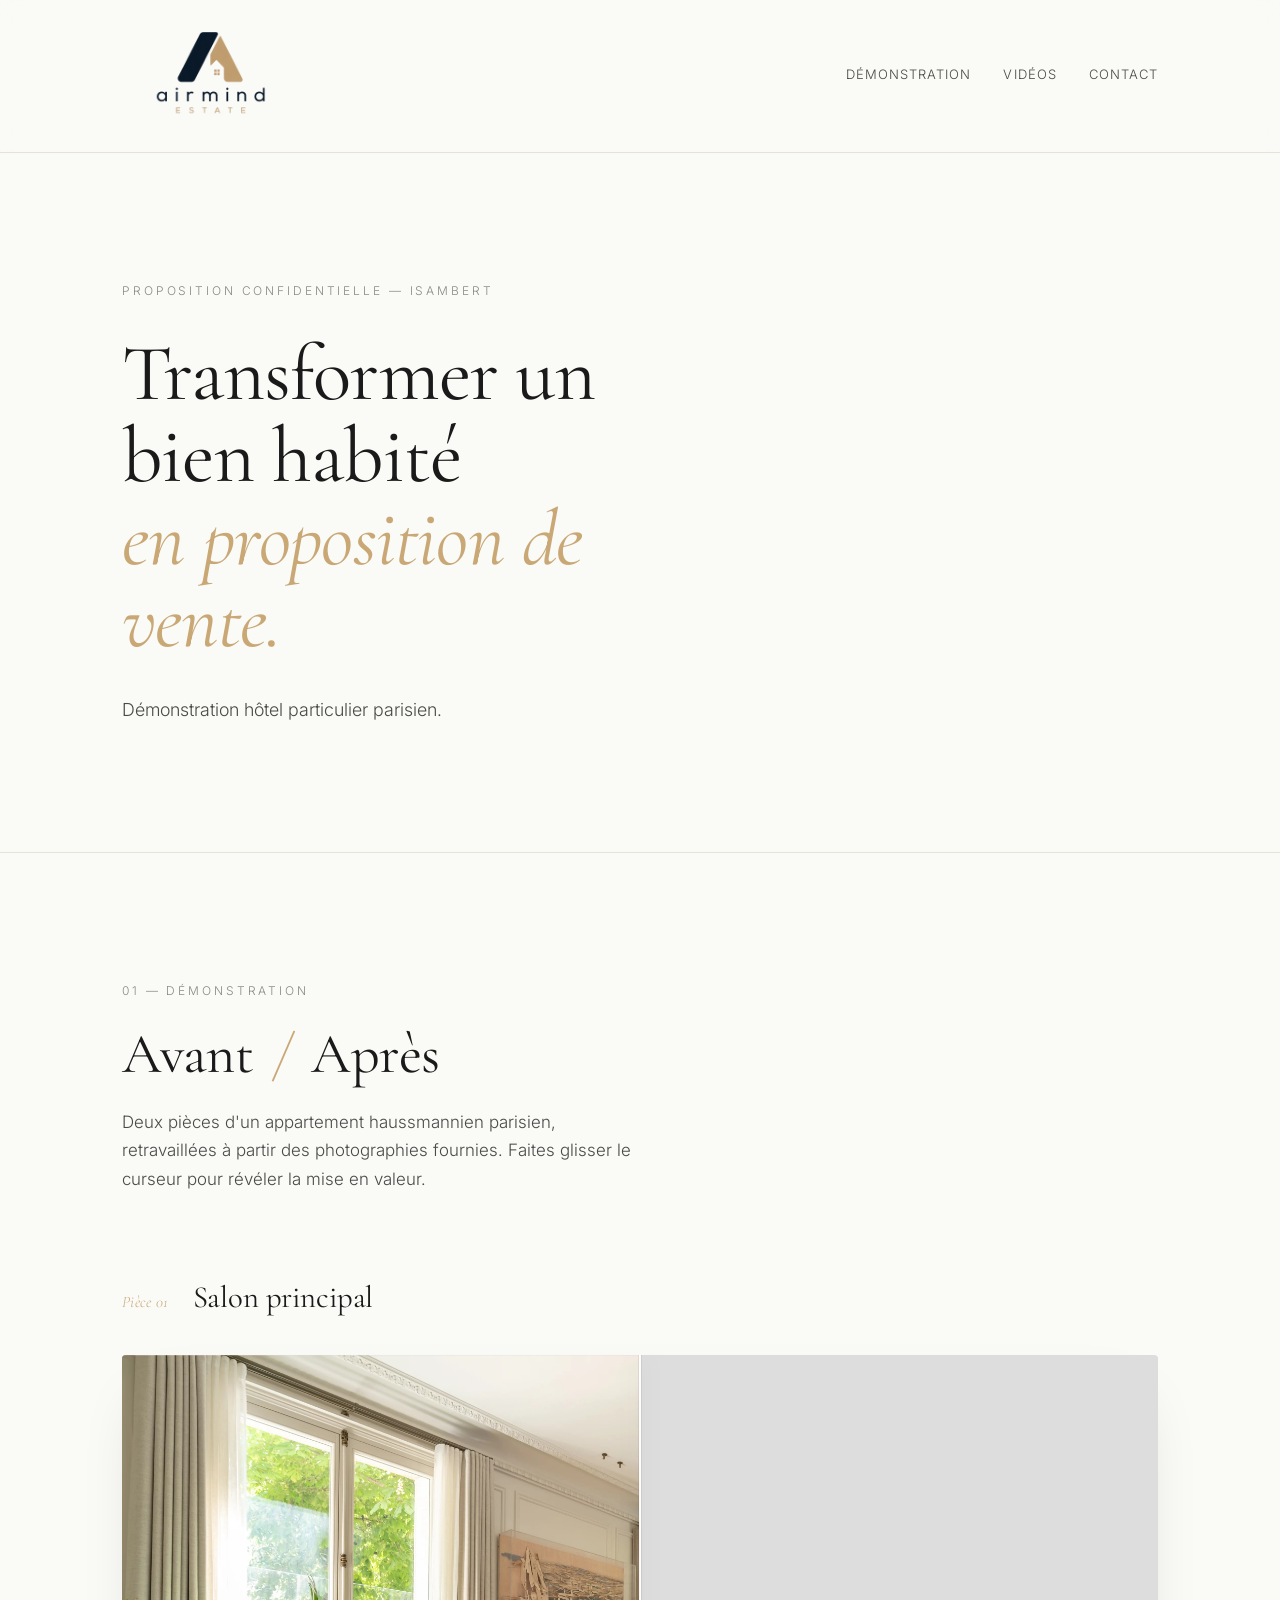
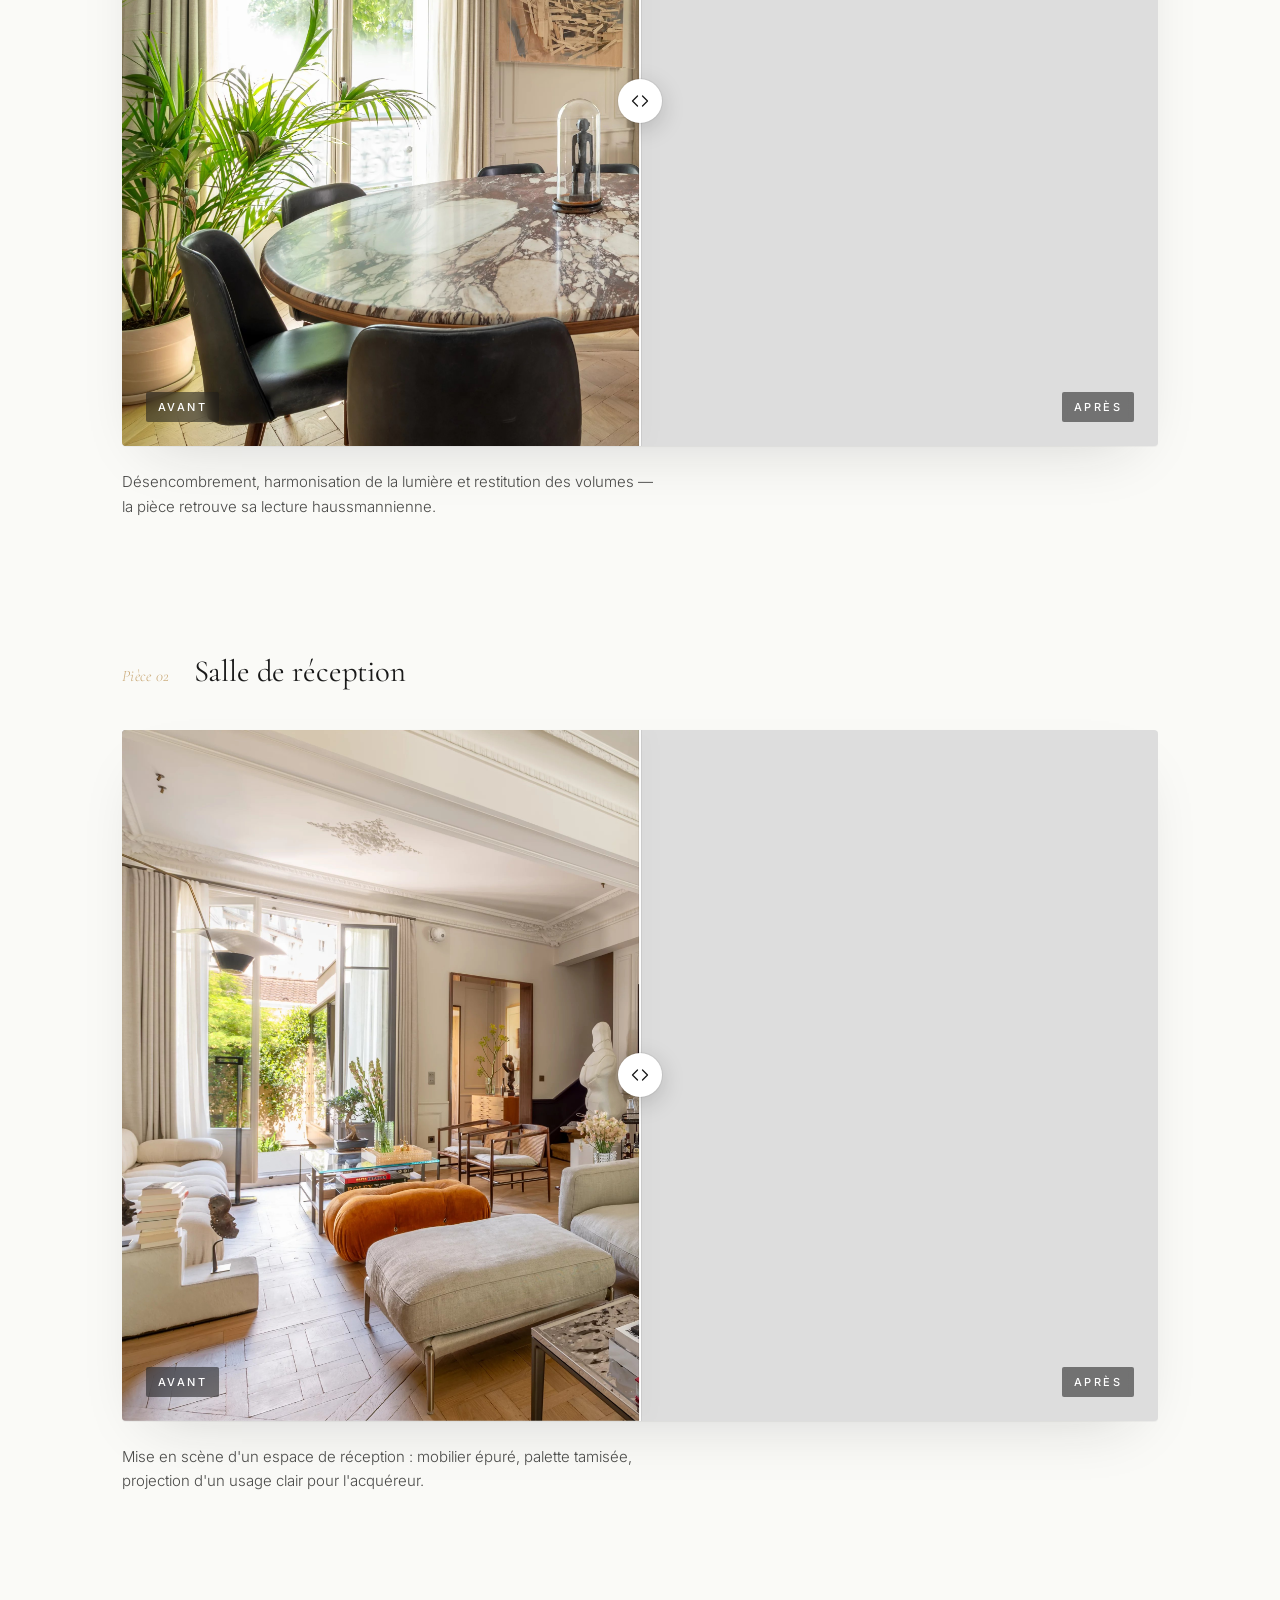
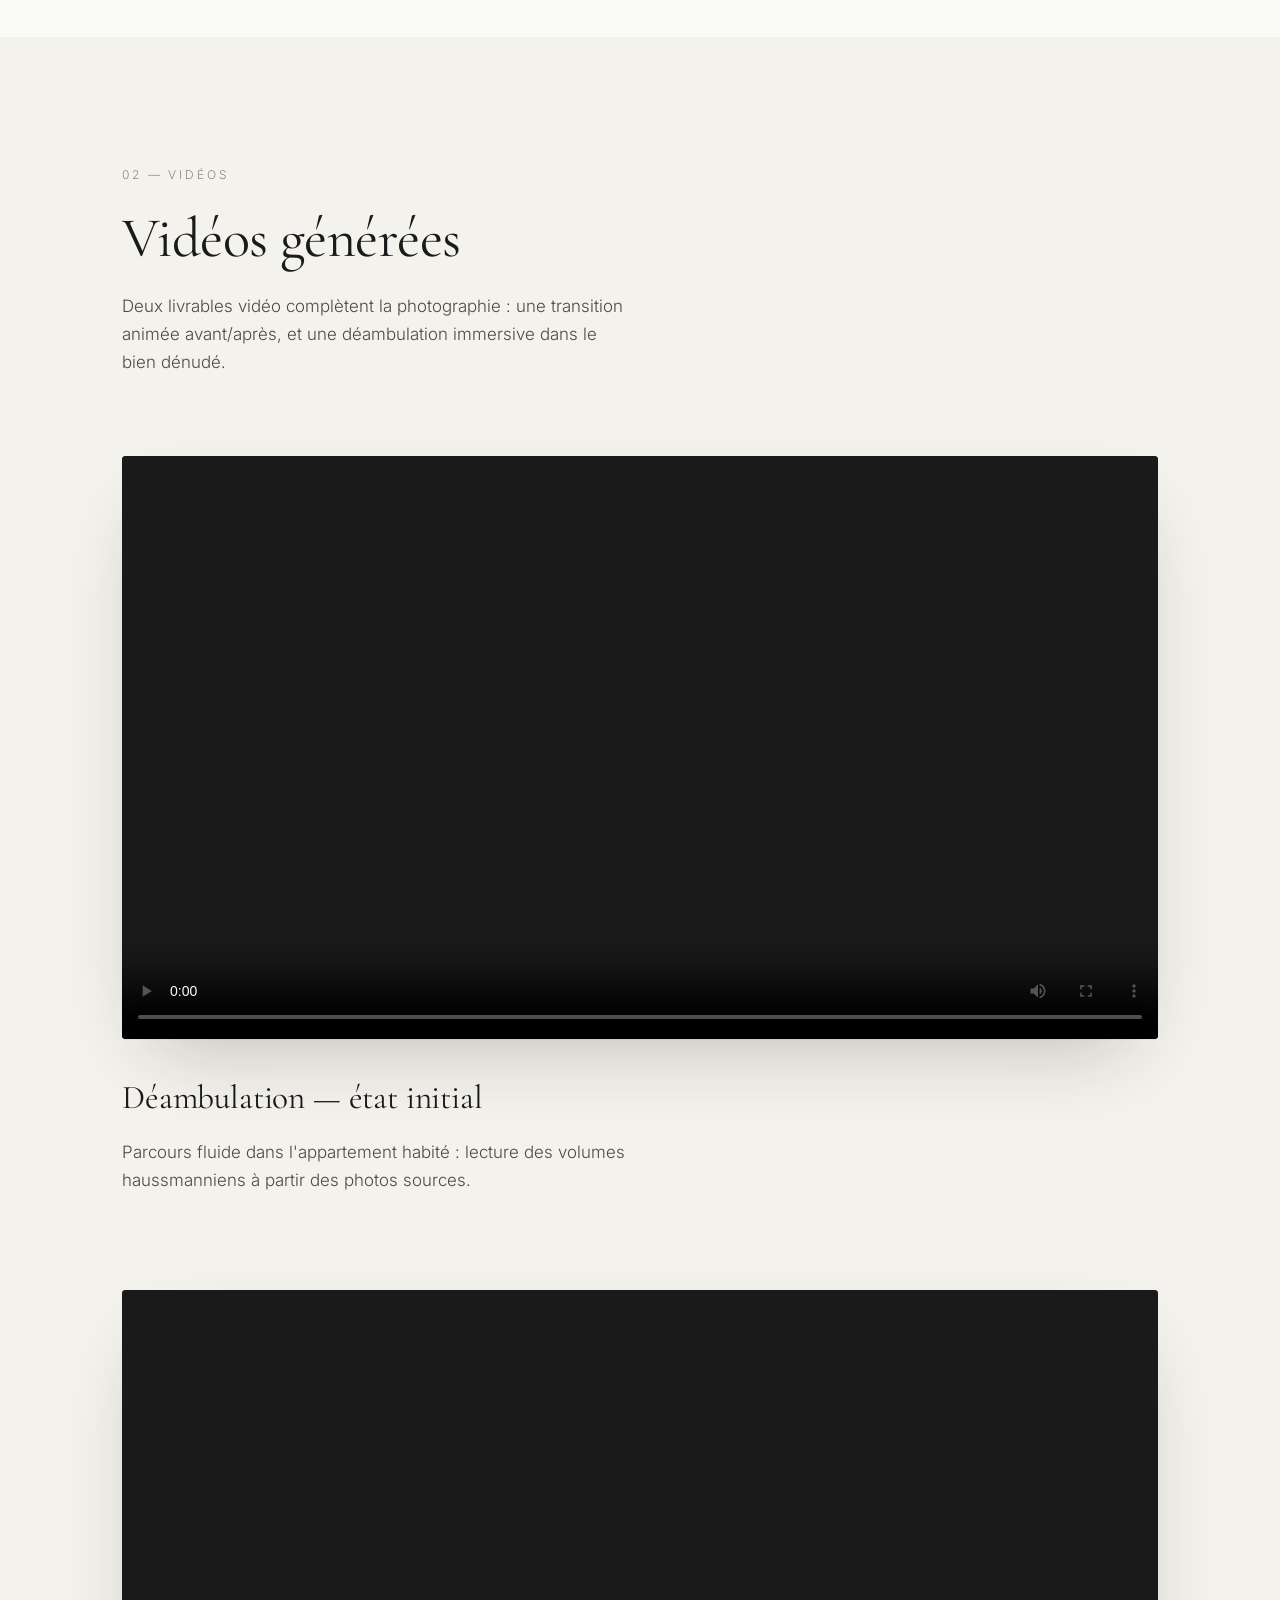
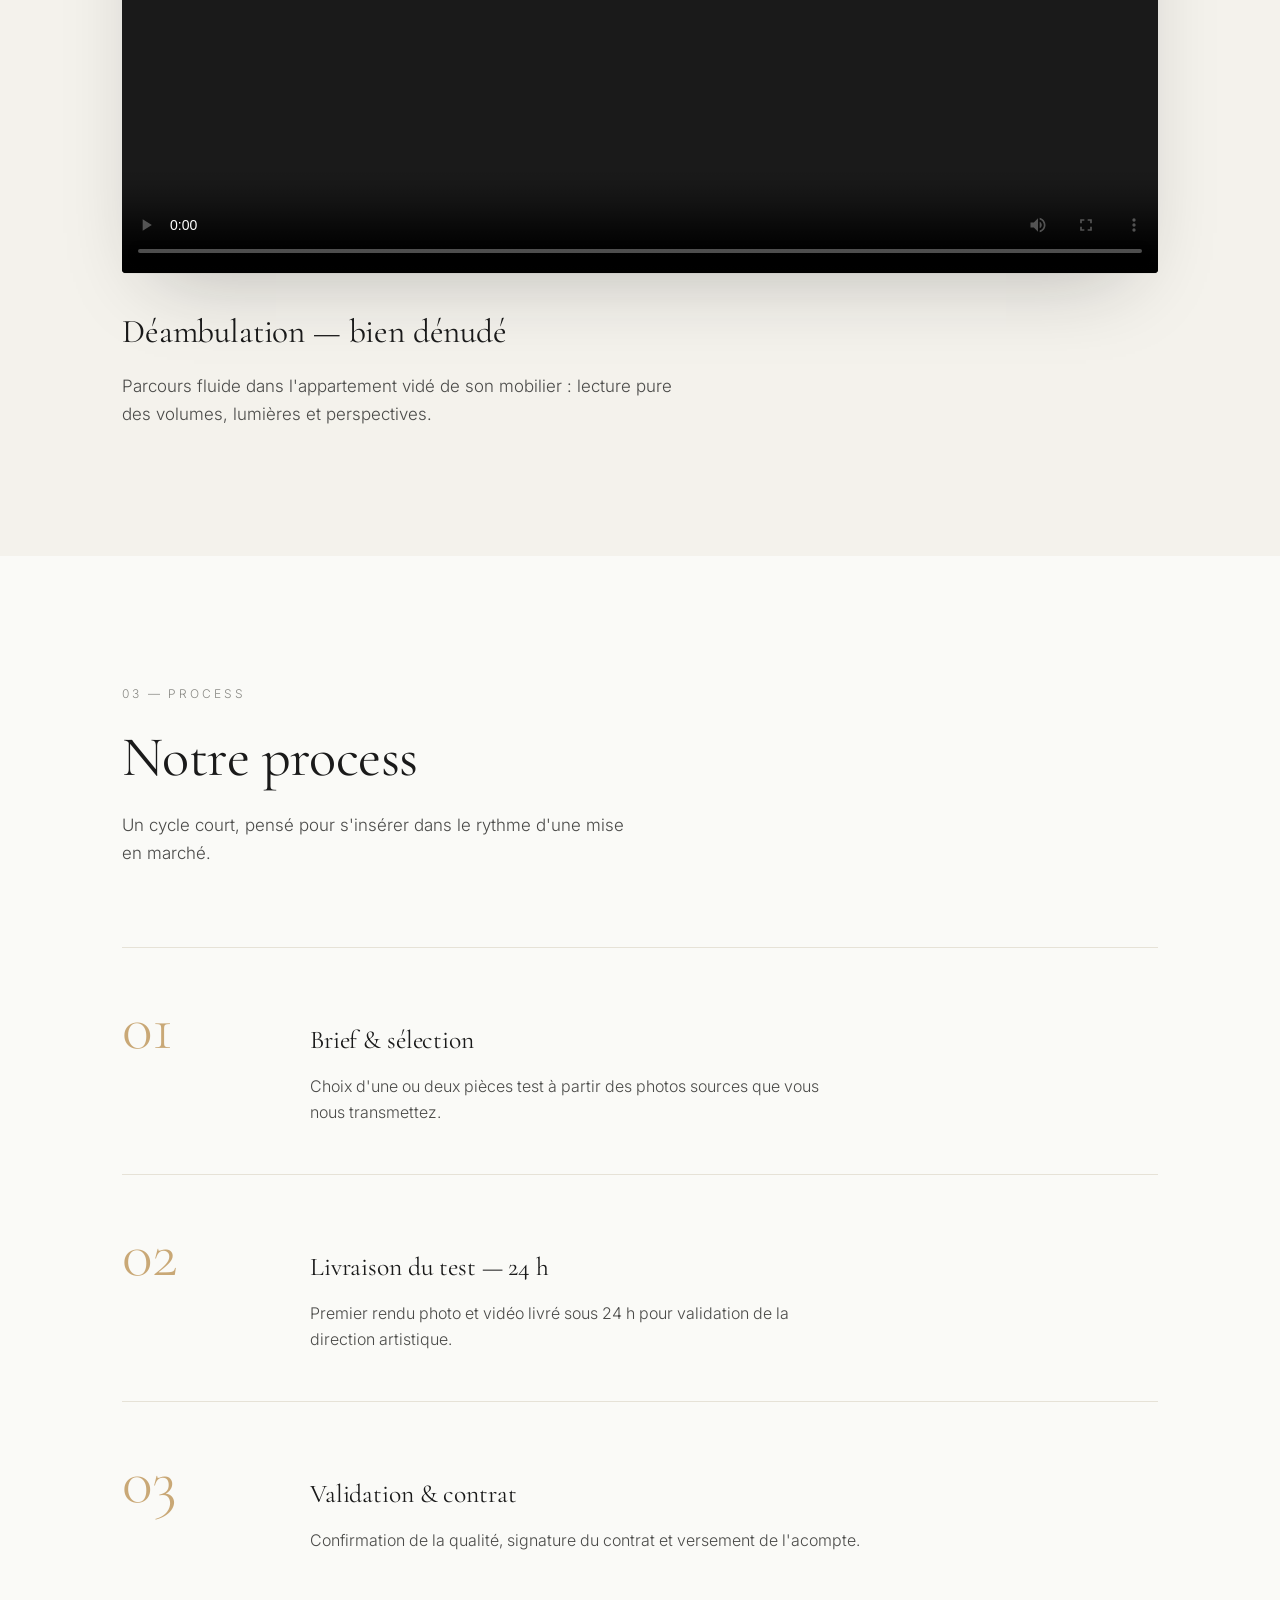
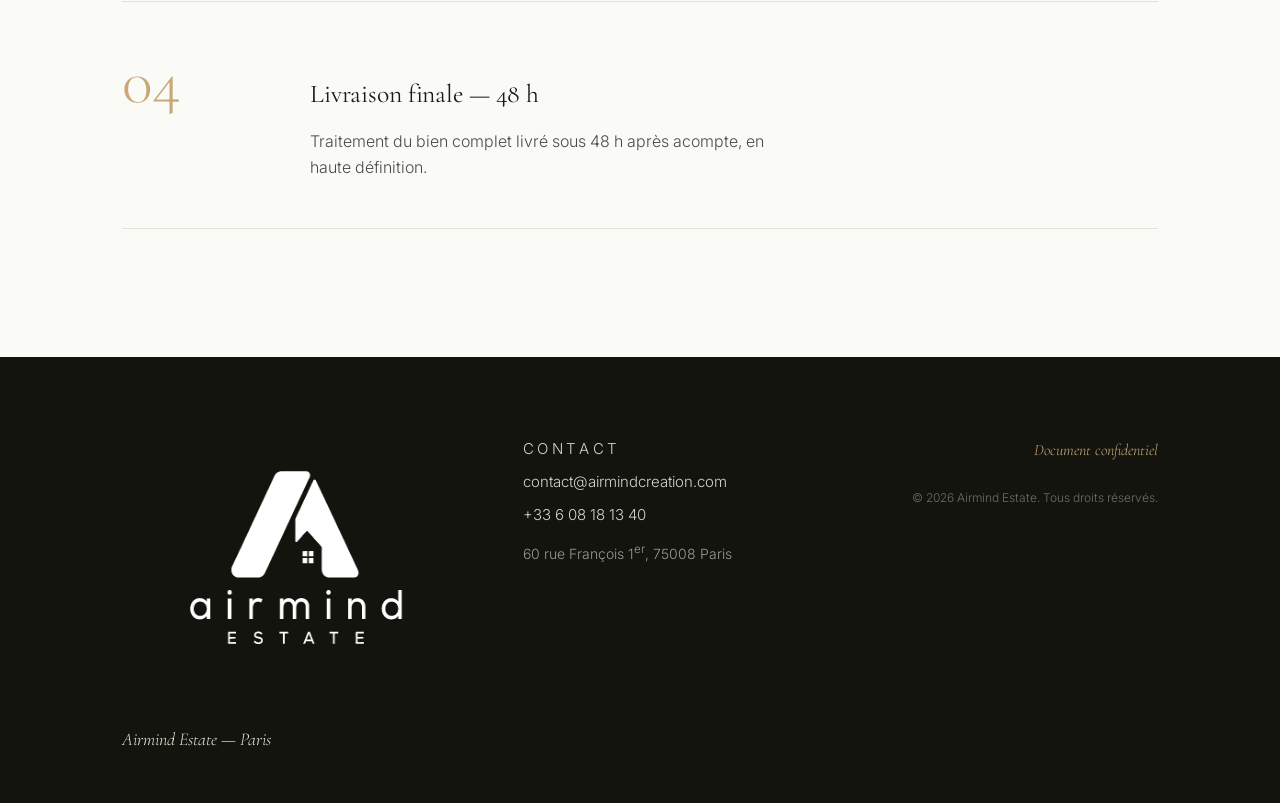
==== isambert-demo/index.html @ 49ddedcd "style(logo): logo_final.png avec fond transparent - Fond blanc retiré via ffmpeg colorkey (alpha act" ====
<!DOCTYPE html>
<html lang="fr">
<head>
  <meta charset="UTF-8" />
  <meta name="viewport" content="width=device-width, initial-scale=1.0" />
  <title>Airmind Estate — Démonstration hôtel particulier parisien</title>
  <meta name="description" content="Démonstration Airmind Estate : mise en valeur par IA d'un hôtel particulier parisien." />

  <!-- Open Graph -->
  <meta property="og:type" content="website" />
  <meta property="og:title" content="Airmind Estate — Démonstration hôtel particulier parisien" />
  <meta property="og:description" content="Transformer un bien habité en proposition de vente. Démonstration sur un appartement parisien — réalisée en 48h." />
  <meta property="og:image" content="assets/room_one_after.png" />
  <meta name="twitter:card" content="summary_large_image" />

  <!-- Favicon (logo Airmind) -->
  <link rel="icon" type="image/png" href="assets/logo_final.png" />

  <!-- Google Fonts : Cormorant Garamond (titres) + Inter (corps) -->
  <link rel="preconnect" href="https://fonts.googleapis.com" />
  <link rel="preconnect" href="https://fonts.gstatic.com" crossorigin />
  <link href="https://fonts.googleapis.com/css2?family=Cormorant+Garamond:wght@300;400;500;600&family=Inter:wght@300;400;500;600&display=swap" rel="stylesheet" />

  <link rel="stylesheet" href="style.css?v=9" />
</head>
<body>

  <!-- ============================================================
       HEADER
       ============================================================ -->
  <header class="site-header">
    <div class="container header-inner">
      <a href="#" class="brand" aria-label="Airmind Estate — Accueil">
        <img src="assets/logo_final.png" alt="Airmind Estate" class="brand-logo" />
      </a>
      <nav class="site-nav" aria-label="Navigation principale">
        <a href="#demonstration">Démonstration</a>
        <a href="#videos">Vidéos</a>
        <a href="#contact">Contact</a>
      </nav>
    </div>
  </header>

  <!-- ============================================================
       HERO
       ============================================================ -->
  <section class="hero">
    <div class="container">
      <p class="eyebrow">Proposition confidentielle — Isambert</p>
      <h1 class="hero-title">
        Transformer un bien habité<br />
        <em>en proposition de vente.</em>
      </h1>
      <p class="hero-sub">
        Démonstration hôtel particulier parisien.
      </p>
    </div>
  </section>

  <!-- ============================================================
       DÉMONSTRATION — Sliders avant / après
       ============================================================ -->
  <section id="demonstration" class="section">
    <div class="container">

      <header class="section-head">
        <p class="section-kicker">01 — Démonstration</p>
        <h2 class="section-title">Avant <span class="slash">/</span> Après</h2>
        <p class="section-intro">
          Deux pièces d'un appartement haussmannien parisien, retravaillées à partir des photographies fournies. Faites glisser le curseur pour révéler la mise en valeur.
        </p>
      </header>

      <!-- Pièce 1 -->
      <article class="room">
        <header class="room-head">
          <p class="room-index">Pièce 01</p>
          <h3 class="room-title">Salon principal</h3>
        </header>

        <div class="comparison-slider" data-comparison>
          <img class="img-after" src="assets/room_one_after.png" alt="Salon principal — après mise en valeur" />
          <img class="img-before" src="assets/room-1-before.jpg" alt="Salon principal — état initial" style="clip-path: inset(0 50% 0 0);" />
          <div class="slider-handle" style="left: 50%;" role="slider" tabindex="0" aria-label="Curseur de comparaison avant/après" aria-valuemin="0" aria-valuemax="100" aria-valuenow="50">
            <span class="handle-icon" aria-hidden="true">
              <svg viewBox="0 0 24 24" width="20" height="20" fill="none" stroke="currentColor" stroke-width="1.5" stroke-linecap="round" stroke-linejoin="round">
                <polyline points="9 6 3 12 9 18"></polyline>
                <polyline points="15 6 21 12 15 18"></polyline>
              </svg>
            </span>
          </div>
          <span class="label label-before">Avant</span>
          <span class="label label-after">Après</span>
        </div>

        <p class="room-caption">
          Désencombrement, harmonisation de la lumière et restitution des volumes — la pièce retrouve sa lecture haussmannienne.
        </p>
      </article>

      <!-- Pièce 2 -->
      <article class="room">
        <header class="room-head">
          <p class="room-index">Pièce 02</p>
          <h3 class="room-title">Salle de réception</h3>
        </header>

        <div class="comparison-slider" data-comparison>
          <img class="img-after" src="assets/room-2-after.png" alt="Salle de réception — après mise en valeur" />
          <img class="img-before" src="assets/room-2-before.jpg" alt="Salle de réception — état initial" style="clip-path: inset(0 50% 0 0);" />
          <div class="slider-handle" style="left: 50%;" role="slider" tabindex="0" aria-label="Curseur de comparaison avant/après" aria-valuemin="0" aria-valuemax="100" aria-valuenow="50">
            <span class="handle-icon" aria-hidden="true">
              <svg viewBox="0 0 24 24" width="20" height="20" fill="none" stroke="currentColor" stroke-width="1.5" stroke-linecap="round" stroke-linejoin="round">
                <polyline points="9 6 3 12 9 18"></polyline>
                <polyline points="15 6 21 12 15 18"></polyline>
              </svg>
            </span>
          </div>
          <span class="label label-before">Avant</span>
          <span class="label label-after">Après</span>
        </div>

        <p class="room-caption">
          Mise en scène d'un espace de réception : mobilier épuré, palette tamisée, projection d'un usage clair pour l'acquéreur.
        </p>
      </article>

    </div>
  </section>

  <!-- ============================================================
       VIDÉOS
       ============================================================ -->
  <section id="videos" class="section section-alt">
    <div class="container">

      <header class="section-head">
        <p class="section-kicker">02 — Vidéos</p>
        <h2 class="section-title">Vidéos générées</h2>
        <p class="section-intro">
          Deux livrables vidéo complètent la photographie : une transition animée avant/après, et une déambulation immersive dans le bien dénudé.
        </p>
      </header>

      <div class="video-grid">

        <article class="video-card">
          <div class="video-frame">
            <video
              controls
              preload="metadata"
              poster="assets/room_one_after.png"
              playsinline
            >
              <source src="assets/before-reversed.mp4" type="video/mp4" />
              Votre navigateur ne prend pas en charge la lecture vidéo HTML5.
            </video>
          </div>
          <h3 class="video-title">Déambulation — état initial</h3>
          <p class="video-desc">
            Parcours fluide dans l'appartement habité : lecture des volumes haussmanniens à partir des photos sources.
          </p>
        </article>

        <article class="video-card">
          <div class="video-frame">
            <video
              controls
              preload="metadata"
              poster="assets/room-2-after.png"
              playsinline
            >
              <source src="assets/after-reversed.mp4" type="video/mp4" />
              Votre navigateur ne prend pas en charge la lecture vidéo HTML5.
            </video>
          </div>
          <h3 class="video-title">Déambulation — bien dénudé</h3>
          <p class="video-desc">
            Parcours fluide dans l'appartement vidé de son mobilier : lecture pure des volumes, lumières et perspectives.
          </p>
        </article>

      </div>
    </div>
  </section>

  <!-- ============================================================
       PROCESS
       ============================================================ -->
  <section id="process" class="section">
    <div class="container">

      <header class="section-head">
        <p class="section-kicker">03 — Process</p>
        <h2 class="section-title">Notre process</h2>
        <p class="section-intro">
          Un cycle court, pensé pour s'insérer dans le rythme d'une mise en marché.
        </p>
      </header>

      <ol class="process-list">
        <li class="process-step">
          <span class="step-num">01</span>
          <div class="step-body">
            <h4 class="step-title">Brief &amp; sélection</h4>
            <p class="step-text">Choix d'une ou deux pièces test à partir des photos sources que vous nous transmettez.</p>
          </div>
        </li>
        <li class="process-step">
          <span class="step-num">02</span>
          <div class="step-body">
            <h4 class="step-title">Livraison du test — 24&nbsp;h</h4>
            <p class="step-text">Premier rendu photo et vidéo livré sous 24&nbsp;h pour validation de la direction artistique.</p>
          </div>
        </li>
        <li class="process-step">
          <span class="step-num">03</span>
          <div class="step-body">
            <h4 class="step-title">Validation &amp; contrat</h4>
            <p class="step-text">Confirmation de la qualité, signature du contrat et versement de l'acompte.</p>
          </div>
        </li>
        <li class="process-step">
          <span class="step-num">04</span>
          <div class="step-body">
            <h4 class="step-title">Livraison finale — 48&nbsp;h</h4>
            <p class="step-text">Traitement du bien complet livré sous 48&nbsp;h après acompte, en haute définition.</p>
          </div>
        </li>
      </ol>

    </div>
  </section>

  <!-- ============================================================
       FOOTER
       ============================================================ -->
  <footer id="contact" class="site-footer">
    <div class="container footer-inner">

      <div class="footer-brand">
        <img src="assets/logo_final.png" alt="Airmind Estate" class="footer-logo" />
        <p class="footer-tagline">Airmind Estate — Paris</p>
      </div>

      <div class="footer-contact">
        <p class="footer-label">Contact</p>
        <p><a href="mailto:contact@airmindcreation.com">contact@airmindcreation.com</a></p>
        <p><a href="tel:+33608181340">+33 6 08 18 13 40</a></p>
        <p class="footer-address">60 rue François 1<sup>er</sup>, 75008 Paris</p>
      </div>

      <div class="footer-meta">
        <p class="confidential">Document confidentiel</p>
        <p class="copyright">© <span id="year"></span> Airmind Estate. Tous droits réservés.</p>
      </div>

    </div>
  </footer>

  <script src="script.js?v=3"></script>
</body>
</html>
---- isambert-demo/style.css ----
/* ============================================================
   Airmind Estate — Démo Groupe Isambert
   Feuille de style principale
   ============================================================ */

/* -----------------------------------------------------------
   Variables : palette, typographies, espacements
   ----------------------------------------------------------- */
:root {
  /* Couleurs */
  --color-bg: #FAFAF7;          /* blanc cassé */
  --color-bg-alt: #F4F2EC;      /* blanc cassé légèrement plus chaud pour section alternée */
  --color-ink: #1A1A1A;         /* noir profond */
  --color-ink-soft: #4A4A48;    /* texte secondaire */
  --color-ink-mute: #8A8A85;    /* texte tertiaire / kicker */
  --color-rule: #E6E2D7;        /* séparateurs */
  --color-accent: #C9A876;      /* beige doré */
  --color-accent-soft: #E4D2B0;

  /* Typographies */
  --font-serif: "Cormorant Garamond", "Playfair Display", Georgia, "Times New Roman", serif;
  --font-sans: "Inter", -apple-system, BlinkMacSystemFont, "Segoe UI", Helvetica, Arial, sans-serif;

  /* Espacements */
  --space-2: 0.5rem;
  --space-3: 0.75rem;
  --space-4: 1rem;
  --space-6: 1.5rem;
  --space-8: 2rem;
  --space-12: 3rem;
  --space-16: 4rem;
  --space-20: 5rem;
  --space-24: 6rem;
  --space-32: 8rem;

  /* Conteneur */
  --container-max: 1100px;
  --container-pad: 2rem;

  /* Divers */
  --radius-sm: 2px;
  --radius-md: 4px;
  --transition: 220ms cubic-bezier(.4, 0, .2, 1);
}

/* -----------------------------------------------------------
   Reset léger
   ----------------------------------------------------------- */
*,
*::before,
*::after { box-sizing: border-box; }

html { -webkit-text-size-adjust: 100%; scroll-behavior: smooth; }

body {
  margin: 0;
  background: var(--color-bg);
  color: var(--color-ink);
  font-family: var(--font-sans);
  font-weight: 300;
  font-size: 16px;
  line-height: 1.65;
  -webkit-font-smoothing: antialiased;
  -moz-osx-font-smoothing: grayscale;
  text-rendering: optimizeLegibility;
}

img, video, svg { max-width: 100%; display: block; }

a {
  color: inherit;
  text-decoration: none;
  transition: color var(--transition), opacity var(--transition);
}

a:hover { color: var(--color-accent); }

p { margin: 0 0 1em; text-wrap: pretty; }

/* -----------------------------------------------------------
   Conteneur générique
   ----------------------------------------------------------- */
.container {
  max-width: var(--container-max);
  margin: 0 auto;
  padding-left: var(--container-pad);
  padding-right: var(--container-pad);
}

/* -----------------------------------------------------------
   Header
   ----------------------------------------------------------- */
.site-header {
  position: sticky;
  top: 0;
  z-index: 50;
  background: rgba(250, 250, 247, 0.85);
  backdrop-filter: saturate(140%) blur(12px);
  -webkit-backdrop-filter: saturate(140%) blur(12px);
  border-bottom: 1px solid var(--color-rule);
}

.header-inner {
  display: flex;
  align-items: center;
  justify-content: space-between;
  gap: var(--space-6);
  padding-top: var(--space-4);
  padding-bottom: var(--space-4);
}

.brand { display: inline-flex; align-items: center; }
.brand-logo { height: 120px; width: auto; }

.site-nav {
  display: flex;
  gap: var(--space-8);
  font-size: 0.8125rem;
  letter-spacing: 0.08em;
  text-transform: uppercase;
  color: var(--color-ink-soft);
}

.site-nav a { position: relative; padding-bottom: 2px; }
.site-nav a::after {
  content: "";
  position: absolute;
  left: 0; right: 0; bottom: 0;
  height: 1px;
  background: var(--color-accent);
  transform: scaleX(0);
  transform-origin: left;
  transition: transform var(--transition);
}
.site-nav a:hover::after { transform: scaleX(1); }

/* -----------------------------------------------------------
   Hero
   ----------------------------------------------------------- */
.hero {
  padding-top: var(--space-32);
  padding-bottom: var(--space-32);
  border-bottom: 1px solid var(--color-rule);
}

.eyebrow {
  font-size: 0.75rem;
  letter-spacing: 0.24em;
  text-transform: uppercase;
  color: var(--color-ink-mute);
  margin-bottom: var(--space-8);
}

.hero-title {
  font-family: var(--font-serif);
  font-weight: 400;
  font-size: clamp(2.5rem, 6.2vw, 5.25rem);
  line-height: 1.04;
  letter-spacing: -0.01em;
  margin: 0 0 var(--space-8);
  max-width: 16ch;
  color: var(--color-ink);
}

.hero-title em {
  font-style: italic;
  color: var(--color-accent);
  font-weight: 400;
}

.hero-sub {
  font-size: clamp(1rem, 1.4vw, 1.1875rem);
  color: var(--color-ink-soft);
  max-width: 52ch;
  margin: 0;
  font-weight: 300;
}

/* -----------------------------------------------------------
   Sections
   ----------------------------------------------------------- */
.section {
  padding-top: var(--space-32);
  padding-bottom: var(--space-32);
}

.section-alt { background: var(--color-bg-alt); }

.section-head {
  margin-bottom: var(--space-20);
  max-width: 60ch;
}

.section-kicker {
  font-size: 0.75rem;
  letter-spacing: 0.24em;
  text-transform: uppercase;
  color: var(--color-ink-mute);
  margin-bottom: var(--space-6);
}

.section-title {
  font-family: var(--font-serif);
  font-weight: 400;
  font-size: clamp(2.25rem, 4.4vw, 3.75rem);
  line-height: 1.05;
  letter-spacing: -0.01em;
  margin: 0 0 var(--space-6);
}

.section-title .slash {
  color: var(--color-accent);
  font-style: italic;
  margin: 0 0.15em;
  font-weight: 300;
}

.section-intro {
  color: var(--color-ink-soft);
  font-size: 1.0625rem;
  max-width: 52ch;
  margin: 0;
}

/* -----------------------------------------------------------
   Rooms (sliders)
   ----------------------------------------------------------- */
.room { margin-bottom: var(--space-32); }
.room:last-child { margin-bottom: 0; }

.room-head {
  display: flex;
  align-items: baseline;
  gap: var(--space-6);
  margin-bottom: var(--space-8);
}

.room-index {
  font-family: var(--font-serif);
  font-style: italic;
  font-size: 1rem;
  color: var(--color-accent);
  letter-spacing: 0.02em;
  margin: 0;
}

.room-title {
  font-family: var(--font-serif);
  font-weight: 400;
  font-size: clamp(1.5rem, 2.4vw, 2rem);
  margin: 0;
  letter-spacing: -0.005em;
}

.room-caption {
  margin-top: var(--space-6);
  font-size: 0.9375rem;
  color: var(--color-ink-soft);
  max-width: 60ch;
}

/* -----------------------------------------------------------
   Comparison slider (avant / après)
   ----------------------------------------------------------- */
.comparison-slider {
  position: relative;
  width: 100%;
  aspect-ratio: 3 / 2;
  overflow: hidden;
  background: #ddd;
  user-select: none;
  -webkit-user-select: none;
  cursor: ew-resize;
  border-radius: var(--radius-md);
  box-shadow: 0 1px 0 rgba(0,0,0,0.04), 0 24px 60px -28px rgba(26,26,26,0.18);
}

.comparison-slider .img-after,
.comparison-slider .img-before {
  position: absolute;
  inset: 0;
  width: 100%;
  height: 100%;
  object-fit: cover;
  pointer-events: none;
  -webkit-user-drag: none;
  user-drag: none;
}

/* L'image "before" est superposée à 100% de largeur, puis masquée à droite
   via clip-path en fonction de la position du curseur. Comportement « rideau » :
   les deux images restent fixes et alignées, seule la visibilité change. */
.comparison-slider .img-before {
  z-index: 1;
  will-change: clip-path;
}

/* Poignée */
.slider-handle {
  position: absolute;
  top: 0;
  bottom: 0;
  width: 2px;
  background: rgba(255, 255, 255, 0.95);
  box-shadow: 0 0 0 1px rgba(26,26,26,0.08), 0 0 24px rgba(0,0,0,0.18);
  cursor: ew-resize;
  z-index: 3;
  transform: translateX(-50%);
}

.handle-icon {
  position: absolute;
  top: 50%;
  left: 50%;
  transform: translate(-50%, -50%);
  width: 44px;
  height: 44px;
  border-radius: 50%;
  background: #fff;
  color: var(--color-ink);
  display: inline-flex;
  align-items: center;
  justify-content: center;
  box-shadow: 0 6px 24px rgba(0,0,0,0.18), 0 0 0 1px rgba(26,26,26,0.06);
  transition: transform var(--transition), box-shadow var(--transition);
}

.comparison-slider:hover .handle-icon { transform: translate(-50%, -50%) scale(1.06); }
.slider-handle:focus-visible { outline: none; }
.slider-handle:focus-visible .handle-icon {
  box-shadow: 0 6px 24px rgba(0,0,0,0.22), 0 0 0 2px var(--color-accent);
}

/* Labels Avant / Après */
.label {
  position: absolute;
  bottom: var(--space-6);
  font-family: var(--font-sans);
  font-size: 0.6875rem;
  font-weight: 500;
  letter-spacing: 0.22em;
  text-transform: uppercase;
  color: #fff;
  padding: 6px 12px;
  background: rgba(26, 26, 26, 0.55);
  backdrop-filter: blur(6px);
  -webkit-backdrop-filter: blur(6px);
  border-radius: 2px;
  pointer-events: none;
  z-index: 2;
  transition: opacity var(--transition);
}

.label-before { left: var(--space-6); }
.label-after  { right: var(--space-6); }

/* Estompage au survol */
.comparison-slider:hover .label { opacity: 0.25; }

/* État pendant le drag */
.comparison-slider.is-dragging { cursor: ew-resize; }
.comparison-slider.is-dragging .label { opacity: 0; }
.comparison-slider.is-dragging .handle-icon { transform: translate(-50%, -50%) scale(1.1); }

/* -----------------------------------------------------------
   Vidéos
   ----------------------------------------------------------- */
.video-grid {
  display: grid;
  grid-template-columns: 1fr;
  gap: var(--space-24);
}

.video-card { display: flex; flex-direction: column; }

.video-frame {
  position: relative;
  width: 100%;
  aspect-ratio: 16 / 9;
  background: #1a1a1a;
  overflow: hidden;
  border-radius: var(--radius-md);
  box-shadow: 0 1px 0 rgba(0,0,0,0.04), 0 32px 80px -32px rgba(26,26,26,0.28);
  margin-bottom: var(--space-8);
}

.video-frame video {
  width: 100%;
  height: 100%;
  object-fit: contain;
  background: #1a1a1a;
}

/* Placeholder "vidéo à venir" affiché tant que <source> n'est pas défini */
.video-placeholder {
  position: absolute;
  inset: 0;
  display: flex;
  flex-direction: column;
  align-items: center;
  justify-content: center;
  gap: 6px;
  background: linear-gradient(180deg, rgba(20,20,15,0.62), rgba(20,20,15,0.78));
  color: #EDE7D7;
  pointer-events: none;
  text-align: center;
  padding: 1rem;
}

.video-placeholder-label {
  font-family: var(--font-serif);
  font-style: italic;
  font-size: 1.25rem;
  color: var(--color-accent);
  letter-spacing: 0.02em;
}

.video-placeholder-sub {
  font-family: "Courier New", monospace;
  font-size: 0.75rem;
  color: rgba(237, 231, 215, 0.65);
  letter-spacing: 0.04em;
}

/* Une fois la vidéo réellement chargée (un <source> présent), on cache le placeholder */
.video-frame.has-video .video-placeholder { display: none; }

.video-title {
  font-family: var(--font-serif);
  font-weight: 400;
  font-size: clamp(1.625rem, 2.6vw, 2.125rem);
  margin: 0 0 var(--space-3);
  letter-spacing: -0.005em;
}

.video-desc {
  color: var(--color-ink-soft);
  font-size: 1.0625rem;
  margin: 0;
  max-width: 56ch;
}

/* -----------------------------------------------------------
   Process
   ----------------------------------------------------------- */
.process-list {
  list-style: none;
  margin: 0;
  padding: 0;
  display: grid;
  grid-template-columns: 1fr;
  gap: 0;
  border-top: 1px solid var(--color-rule);
}

.process-step {
  display: grid;
  grid-template-columns: 140px 1fr;
  gap: var(--space-12);
  align-items: baseline;
  padding: var(--space-12) 0;
  border-bottom: 1px solid var(--color-rule);
}

.step-num {
  font-family: var(--font-serif);
  font-weight: 300;
  font-size: clamp(3rem, 5vw, 4.5rem);
  line-height: 1;
  color: var(--color-accent);
  letter-spacing: -0.02em;
}

.step-body { padding-top: 0.5rem; }

.step-title {
  font-family: var(--font-serif);
  font-weight: 400;
  font-size: clamp(1.25rem, 2vw, 1.625rem);
  margin: 0 0 var(--space-3);
  letter-spacing: -0.005em;
}

.step-text {
  margin: 0;
  color: var(--color-ink-soft);
  font-size: 1rem;
  max-width: 56ch;
}

/* -----------------------------------------------------------
   Footer
   ----------------------------------------------------------- */
.site-footer {
  background: #14140F;
  color: #D6D2C7;
  padding-top: var(--space-20);
  padding-bottom: var(--space-12);
}

.footer-inner {
  display: grid;
  grid-template-columns: 1.2fr 1fr 1fr;
  gap: var(--space-12);
  align-items: start;
}

.footer-logo {
  height: 256px;
  width: auto;
  margin-bottom: var(--space-8);
  filter: brightness(0) invert(1);
}

.footer-tagline {
  font-family: var(--font-serif);
  font-style: italic;
  font-size: 1.125rem;
  color: #EDE7D7;
  margin: 0;
}

.footer-label {
  font-size: 0.6875rem;
  letter-spacing: 0.24em;
  text-transform: uppercase;
  color: var(--color-accent);
  margin-bottom: var(--space-4);
}

.footer-contact p {
  margin: 0 0 var(--space-2);
  font-size: 0.9375rem;
  color: #D6D2C7;
}

.footer-contact a:hover { color: var(--color-accent); }

.footer-contact .footer-address {
  margin-top: var(--space-3);
  color: #9C988D;
  font-size: 0.875rem;
}

.footer-meta {
  font-size: 0.8125rem;
  color: #9C988D;
  text-align: right;
}

.footer-meta .confidential {
  color: var(--color-accent);
  font-family: var(--font-serif);
  font-style: italic;
  font-size: 1rem;
  margin: 0 0 var(--space-2);
}

.footer-meta p { margin: 0 0 var(--space-2); }

.footer-meta .copyright {
  margin-top: var(--space-6);
  color: #6F6C63;
  font-size: 0.75rem;
}

/* -----------------------------------------------------------
   Responsive
   ----------------------------------------------------------- */
@media (max-width: 880px) {
  :root { --container-pad: 1.5rem; }

  .hero { padding-top: var(--space-20); padding-bottom: var(--space-20); }
  .section { padding-top: var(--space-20); padding-bottom: var(--space-20); }
  .section-head { margin-bottom: var(--space-12); }
  .room { margin-bottom: var(--space-20); }

  .video-grid {
    gap: var(--space-16);
  }

  .process-step {
    grid-template-columns: 90px 1fr;
    gap: var(--space-6);
    padding: var(--space-8) 0;
  }

  .footer-inner {
    grid-template-columns: 1fr;
    gap: var(--space-8);
  }

  .footer-meta { text-align: left; }

  .site-nav { gap: var(--space-4); font-size: 0.75rem; }

  .handle-icon { width: 38px; height: 38px; }
}

@media (max-width: 520px) {
  :root { --container-pad: 1.25rem; }

  .hero-title { font-size: clamp(2.1rem, 9vw, 3rem); }

  .room-head { flex-direction: column; gap: var(--space-2); }
  .label { font-size: 0.625rem; padding: 4px 9px; }
  .label-before { left: var(--space-4); bottom: var(--space-4); }
  .label-after { right: var(--space-4); bottom: var(--space-4); }

  .site-nav a:nth-child(1) { display: none; } /* on raccourcit la nav */
}

/* -----------------------------------------------------------
   Réductions de mouvement
   ----------------------------------------------------------- */
@media (prefers-reduced-motion: reduce) {
  * { transition: none !important; animation: none !important; }
  html { scroll-behavior: auto; }
}
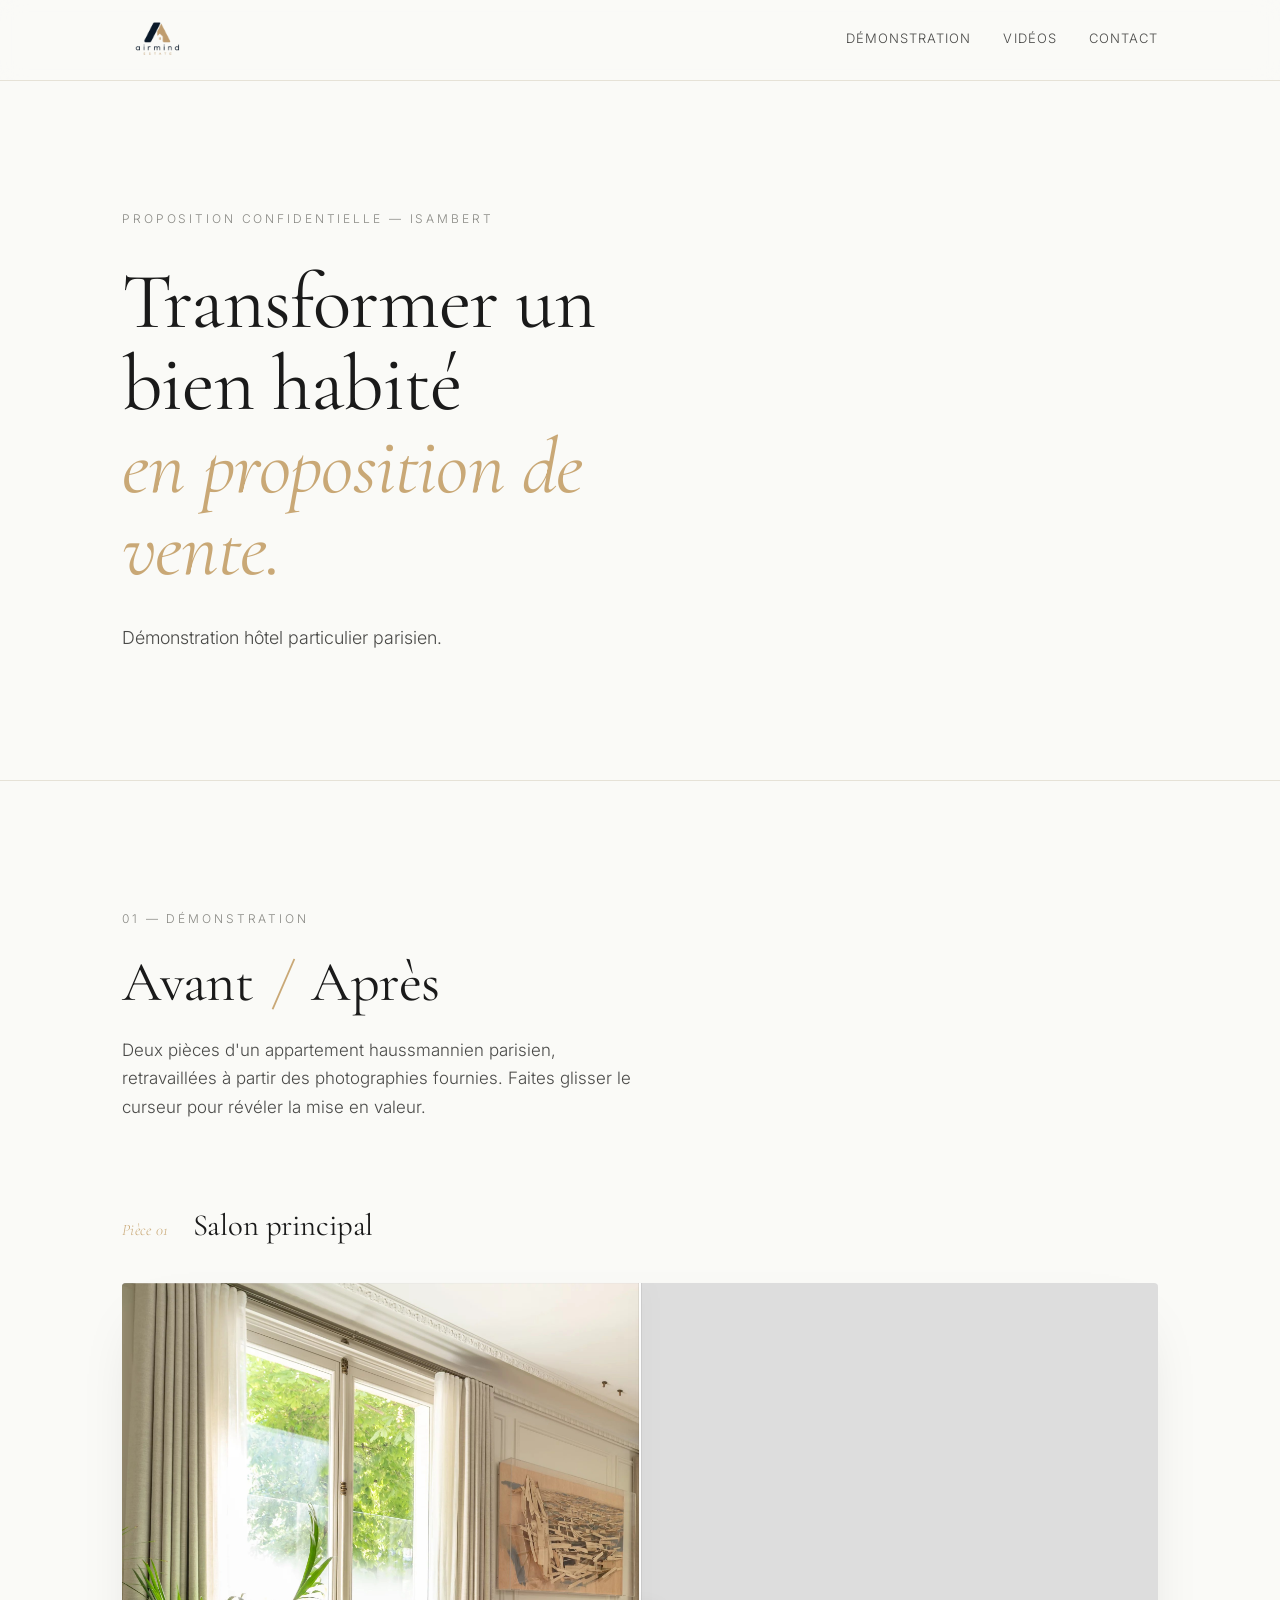
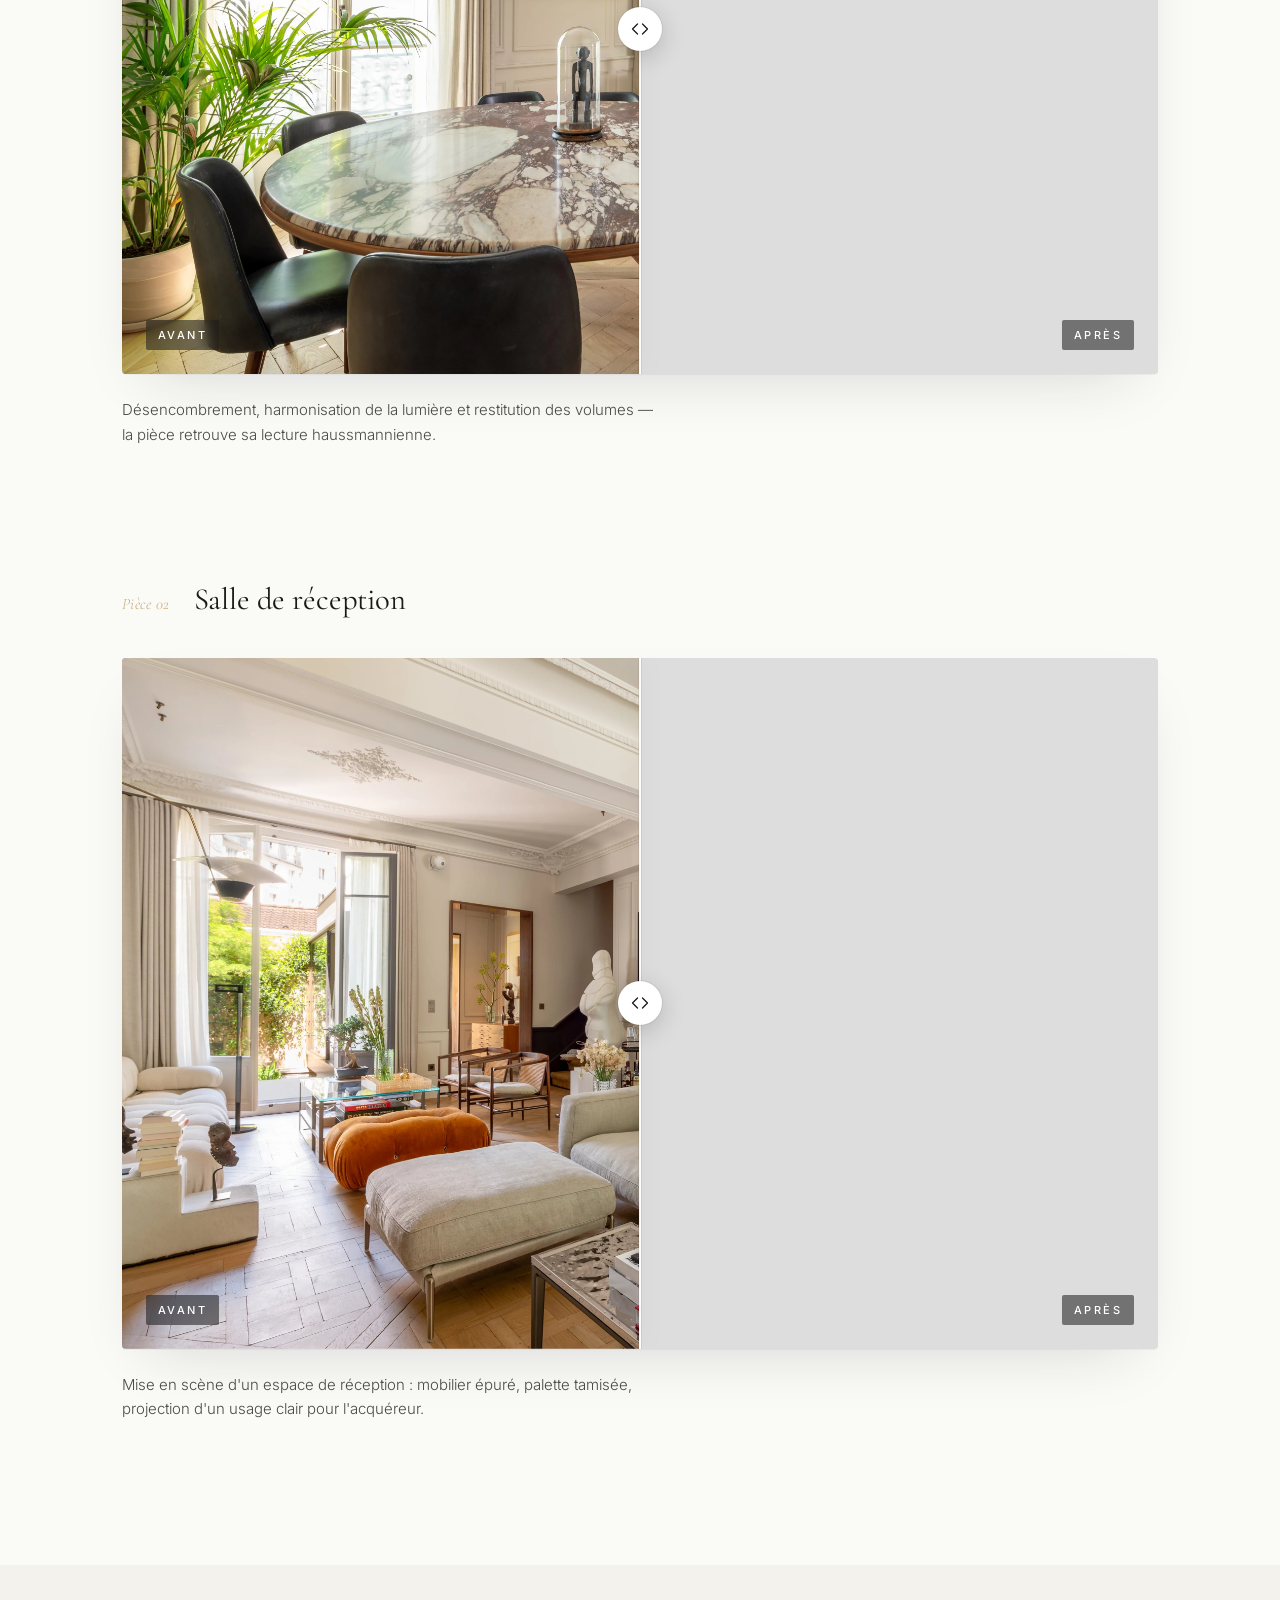
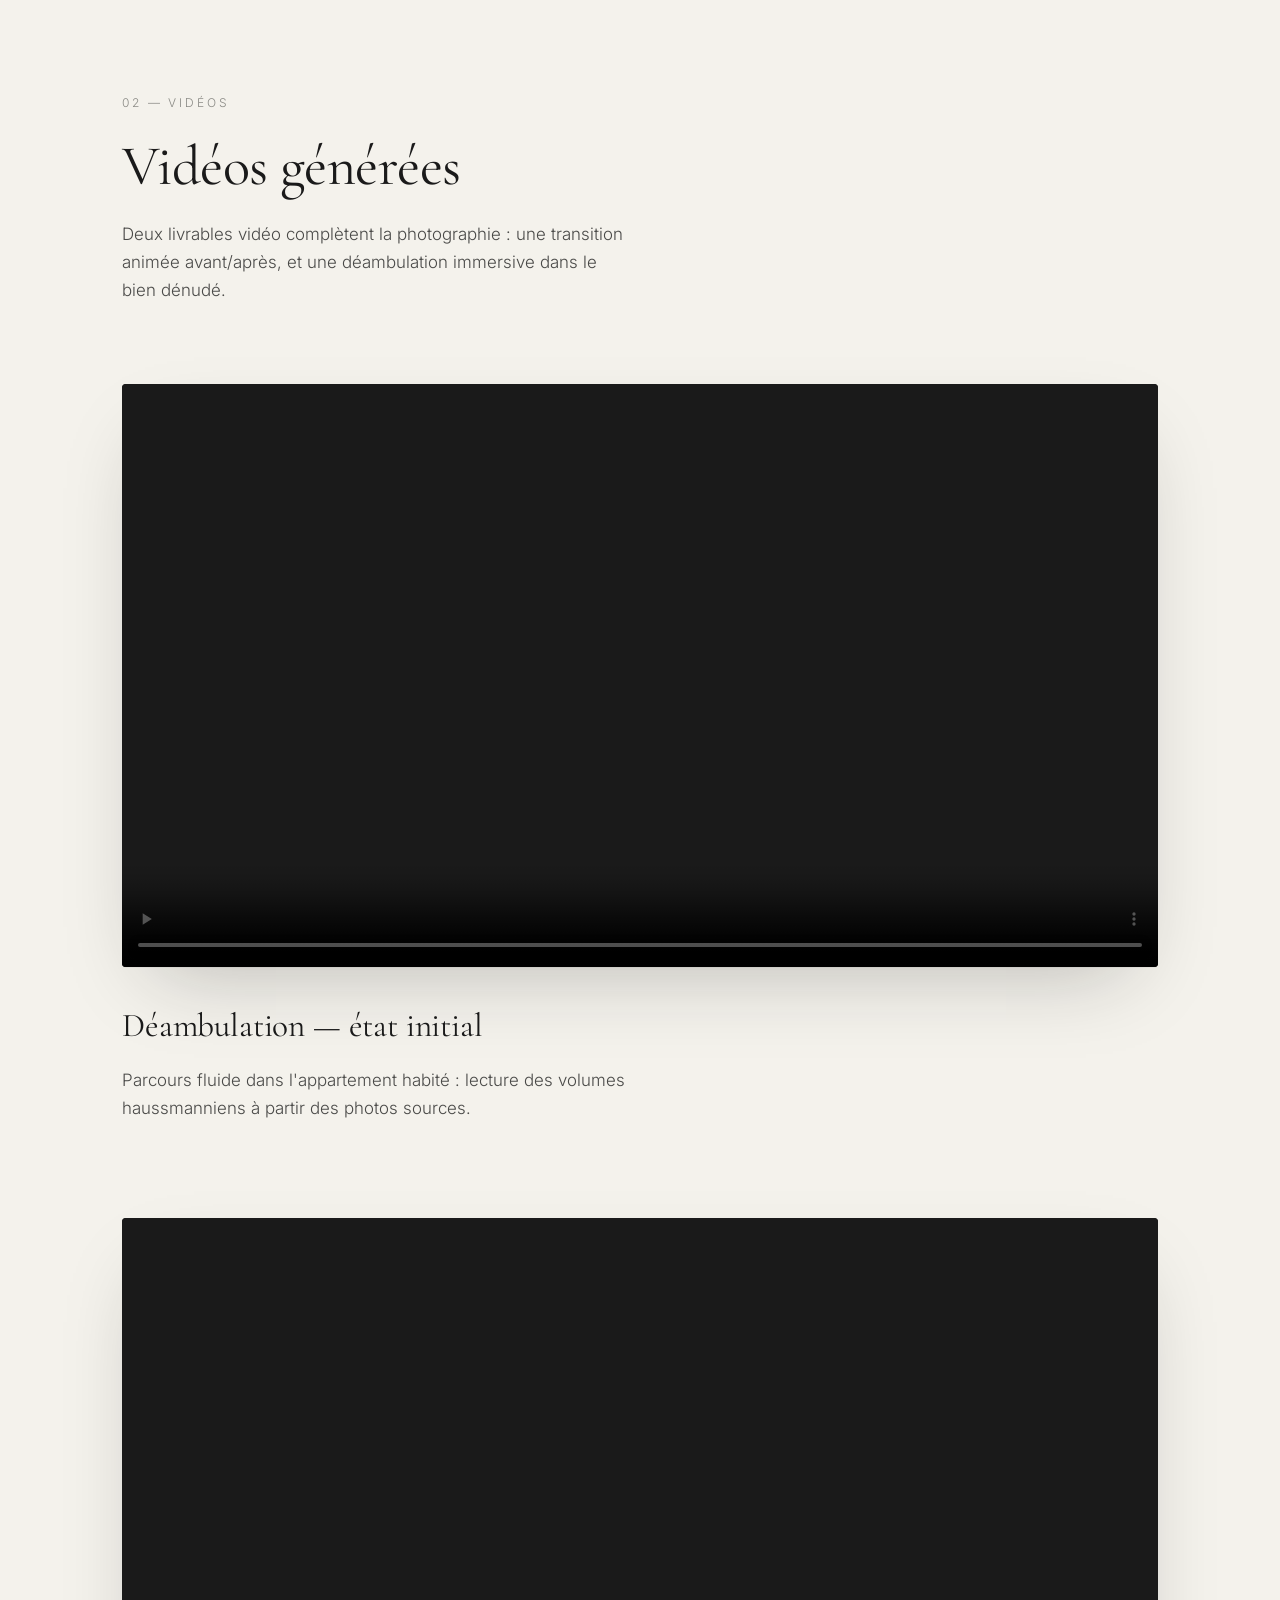
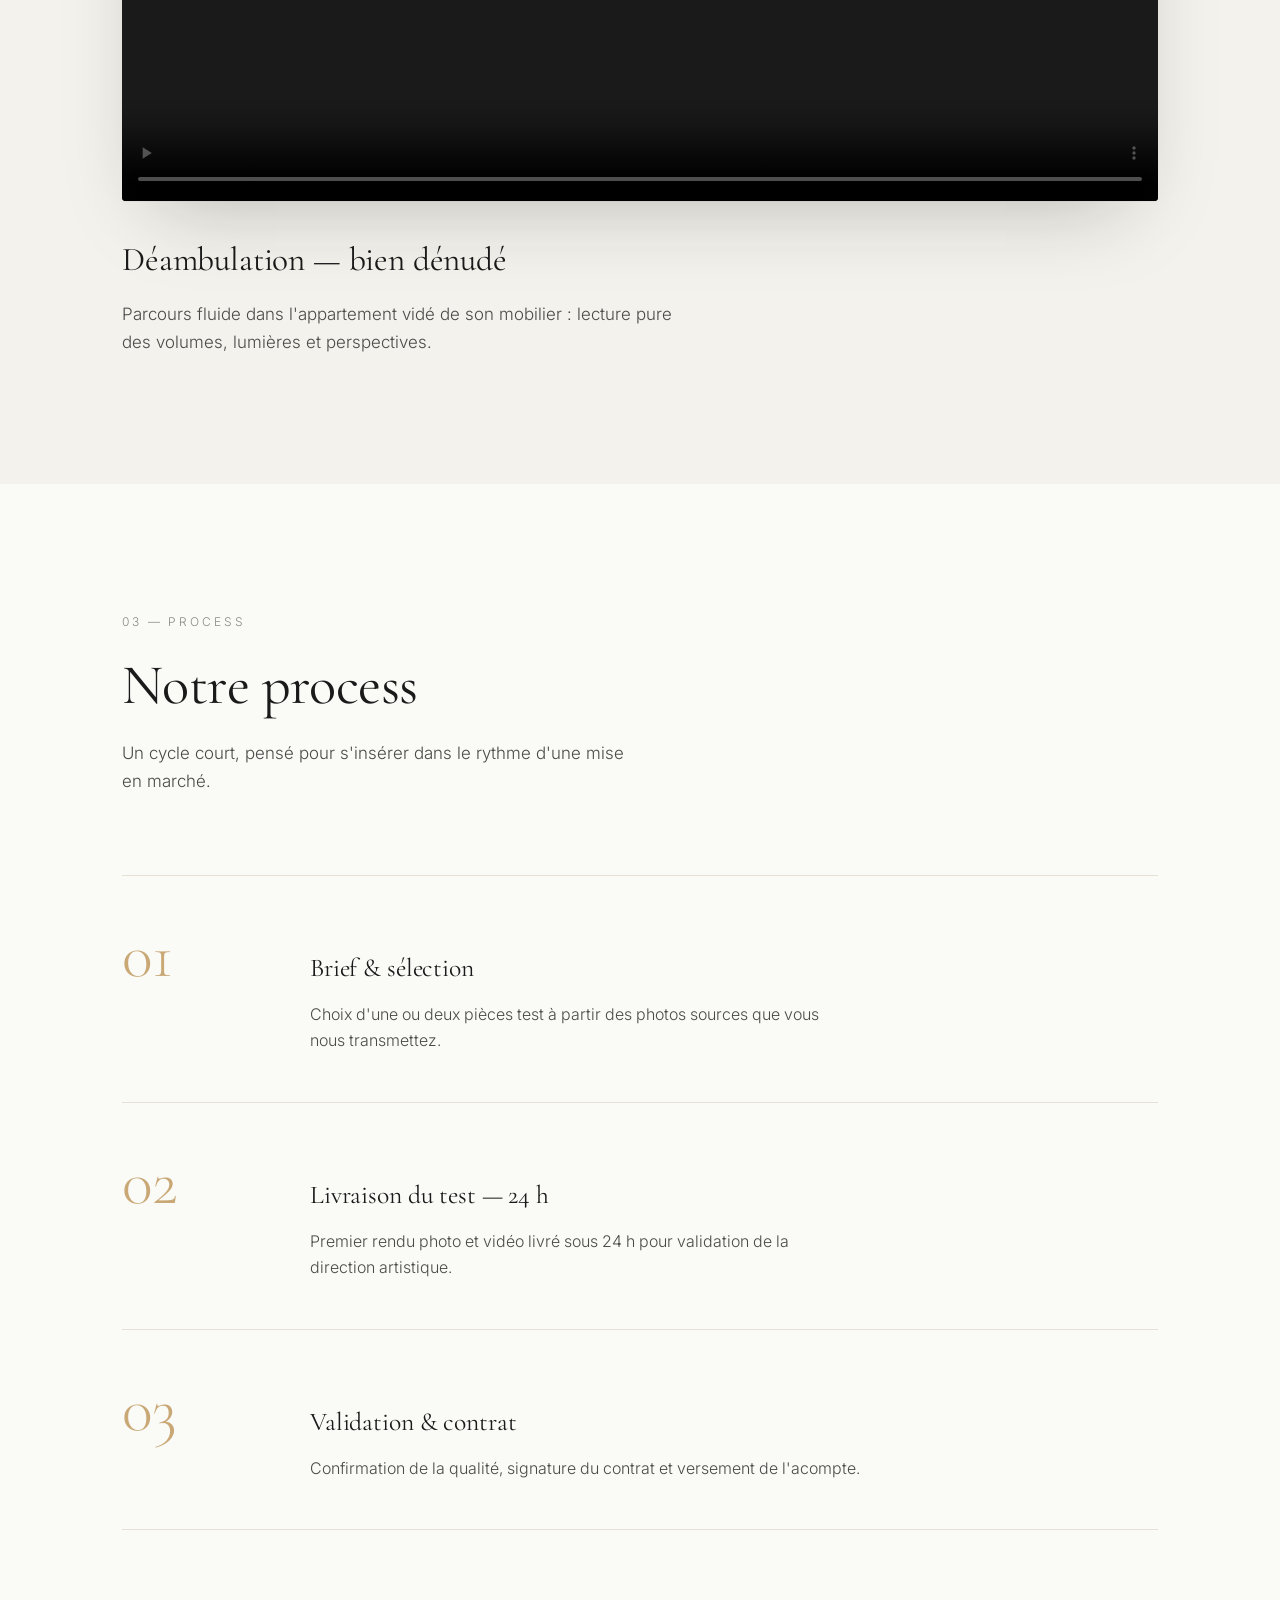
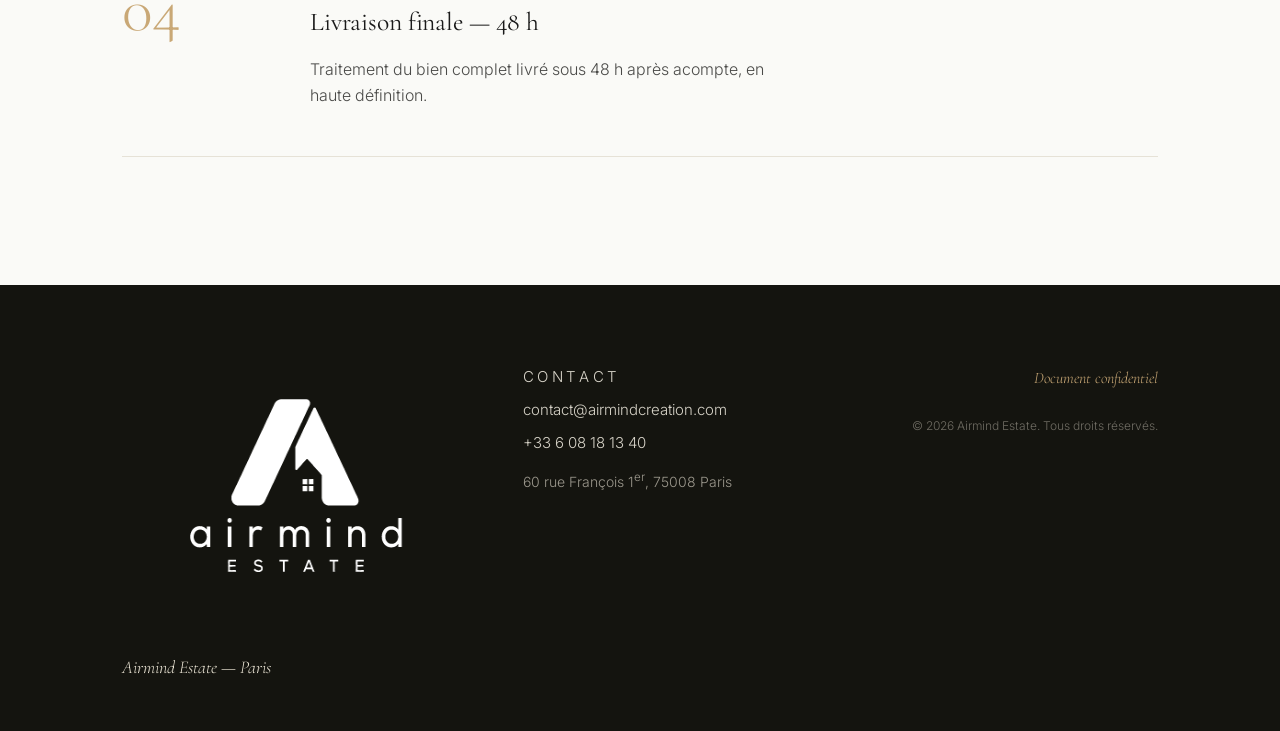
==== commit a185349c: "style(header): logo header 120px → 48px (header plus fin) Le footer garde son logo à 256px pour la p" ====
--- a/isambert-demo/index.html
+++ b/isambert-demo/index.html
@@ -21,7 +21,7 @@
   <link rel="preconnect" href="https://fonts.gstatic.com" crossorigin />
   <link href="https://fonts.googleapis.com/css2?family=Cormorant+Garamond:wght@300;400;500;600&family=Inter:wght@300;400;500;600&display=swap" rel="stylesheet" />
 
-  <link rel="stylesheet" href="style.css?v=9" />
+  <link rel="stylesheet" href="style.css?v=10" />
 </head>
 <body>
 
--- a/isambert-demo/style.css
+++ b/isambert-demo/style.css
@@ -110,7 +110,7 @@
 }
 
 .brand { display: inline-flex; align-items: center; }
-.brand-logo { height: 120px; width: auto; }
+.brand-logo { height: 48px; width: auto; }
 
 .site-nav {
   display: flex;
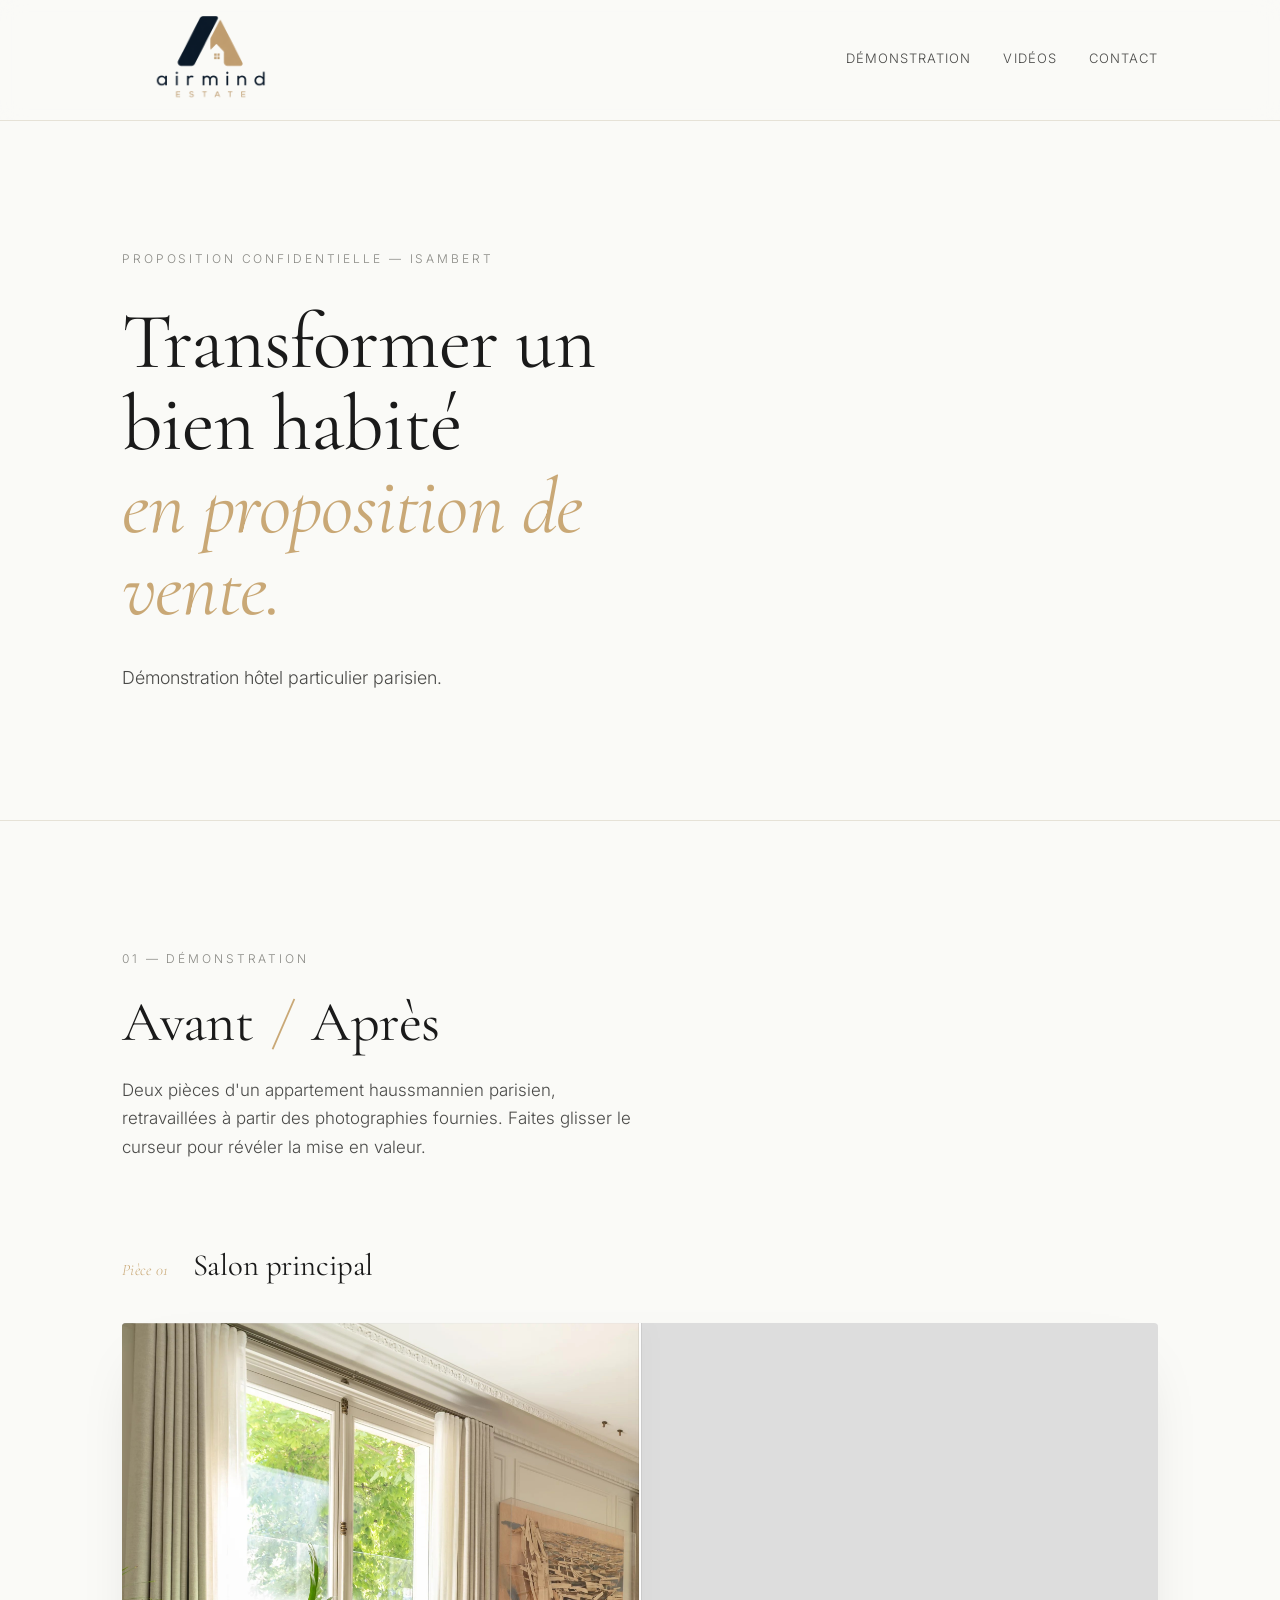
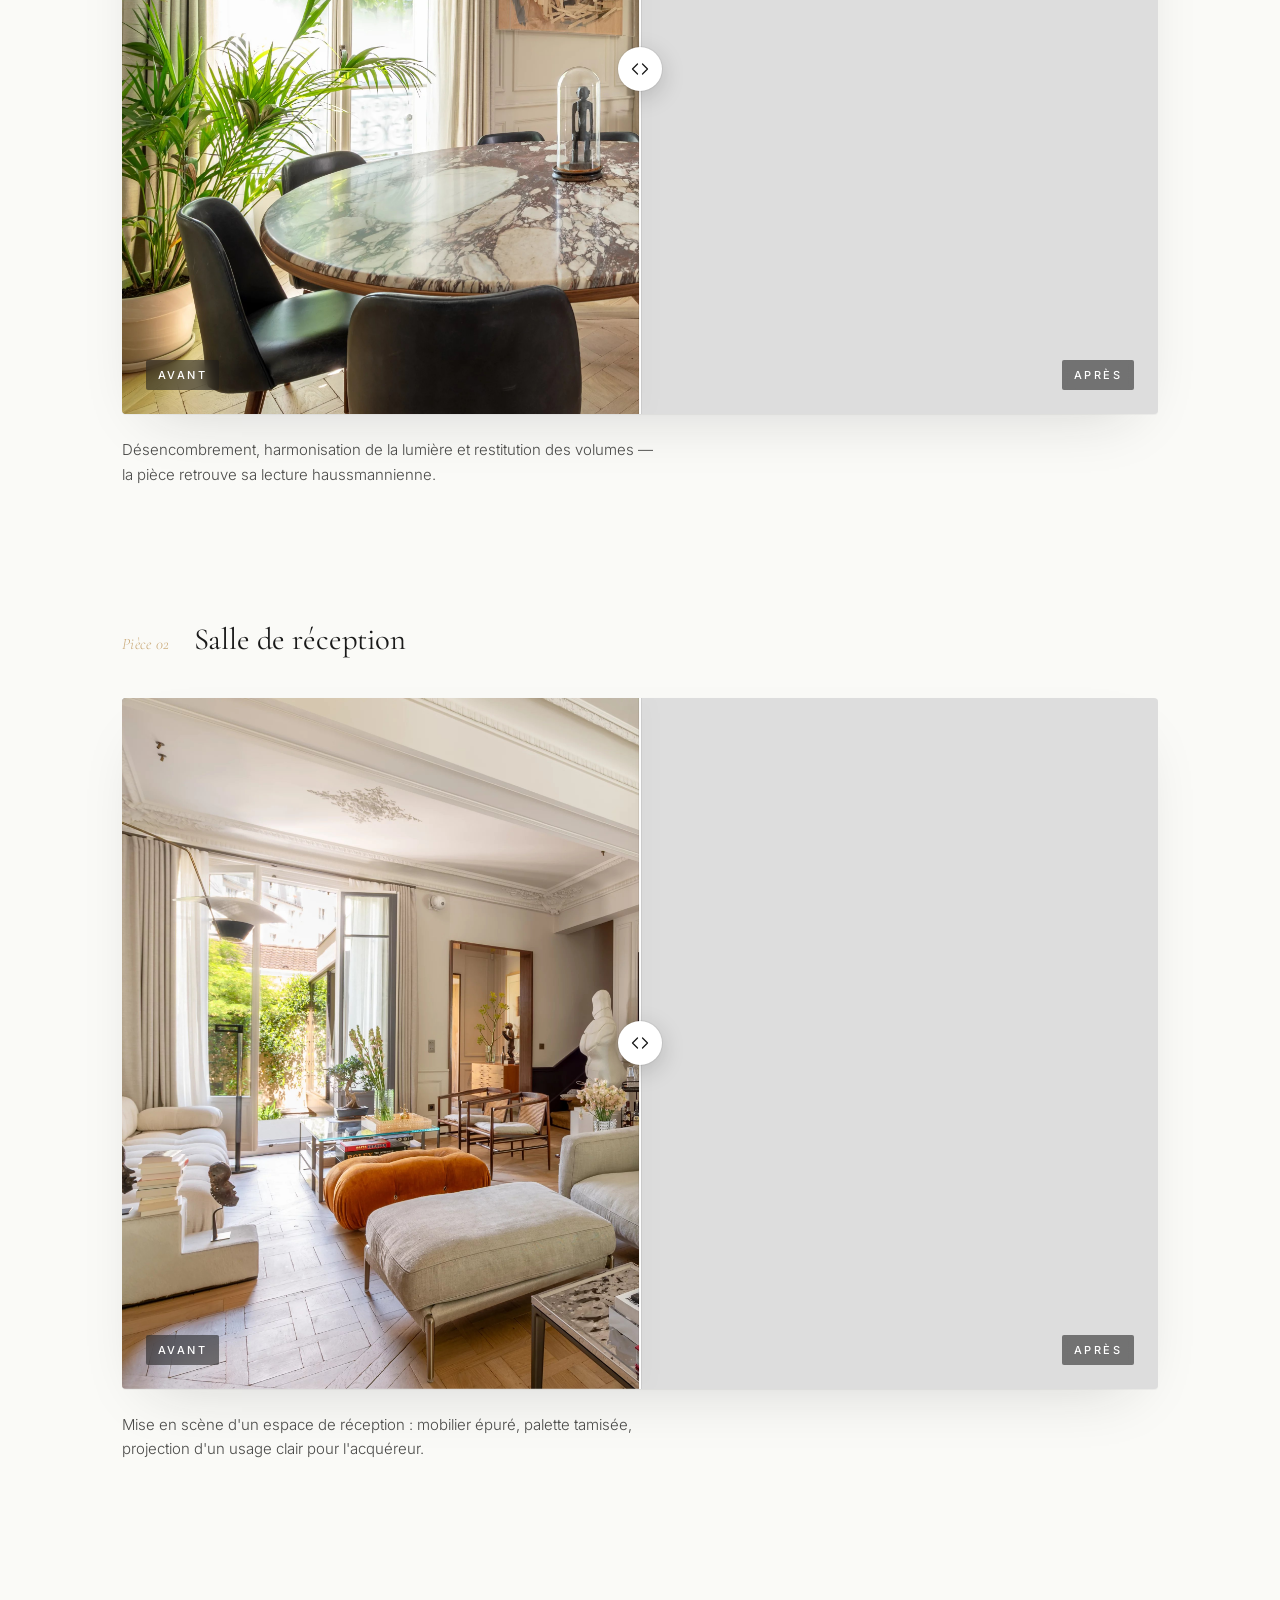
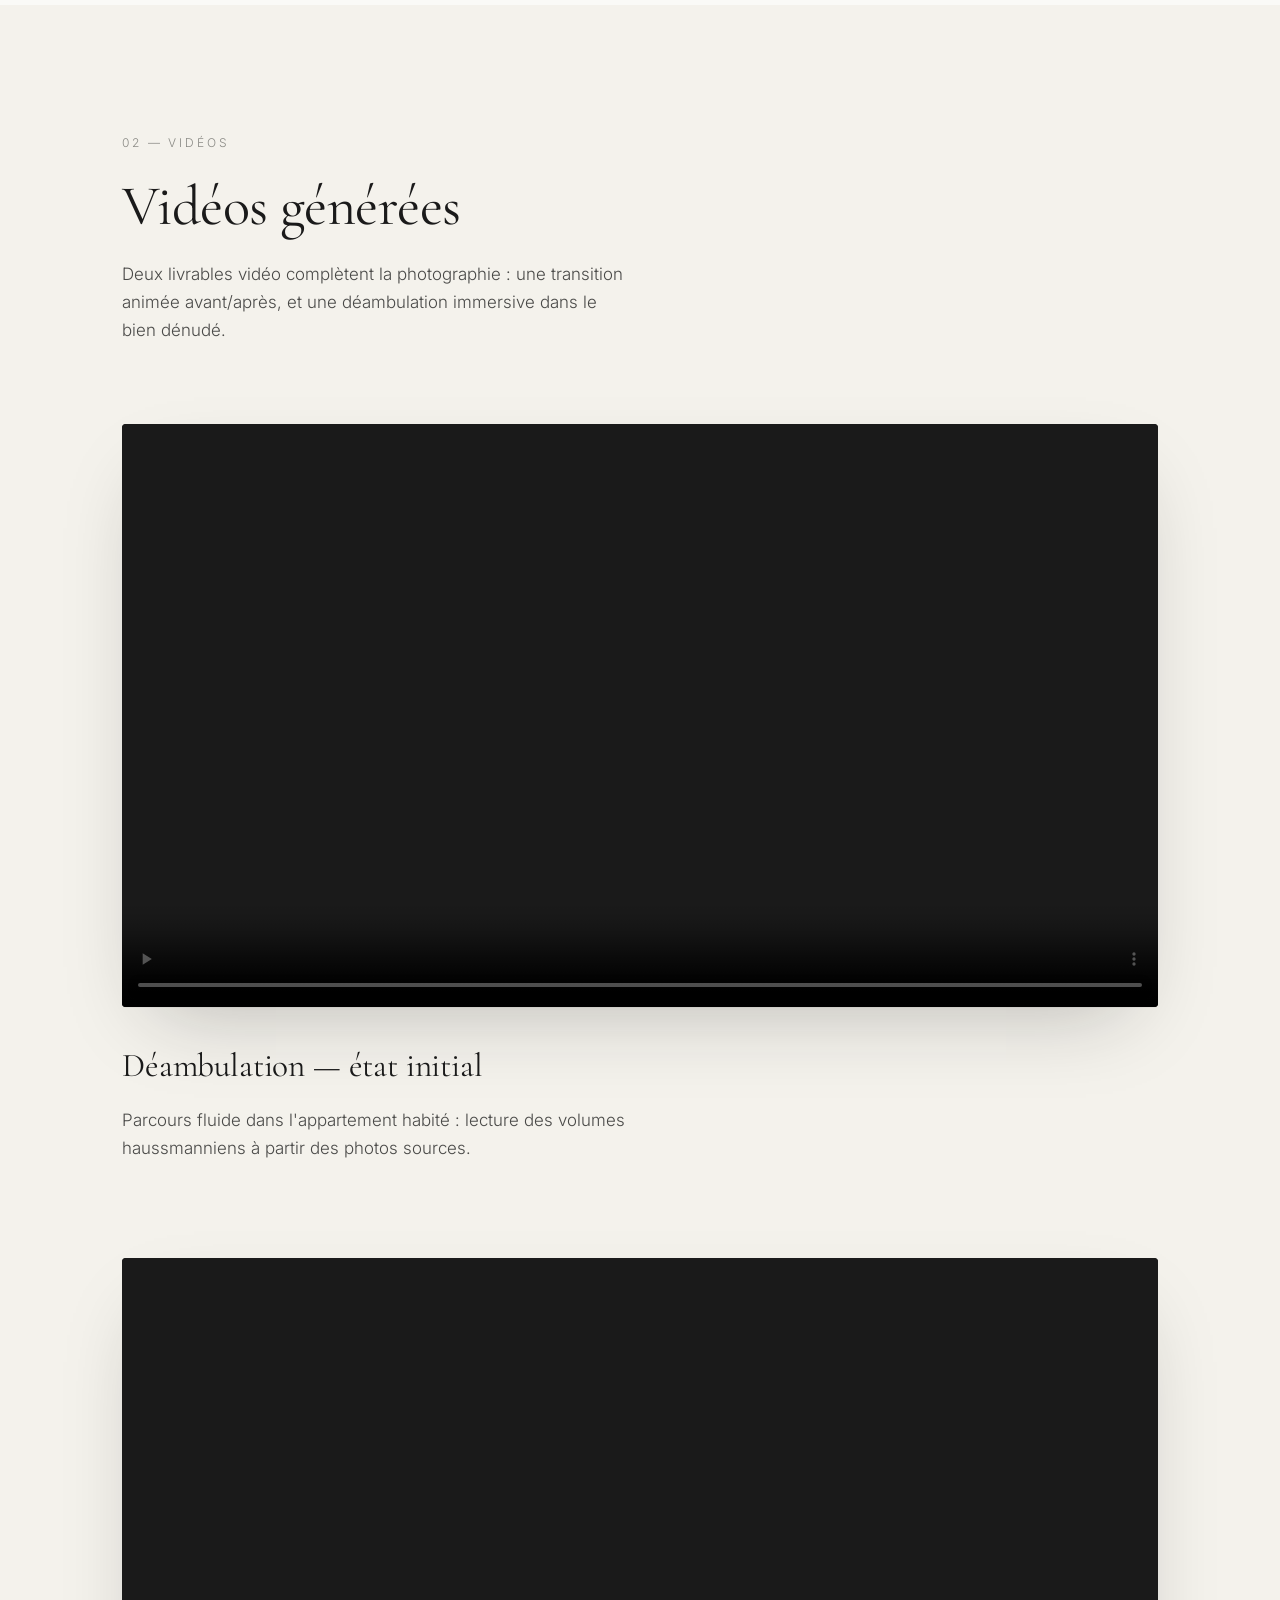
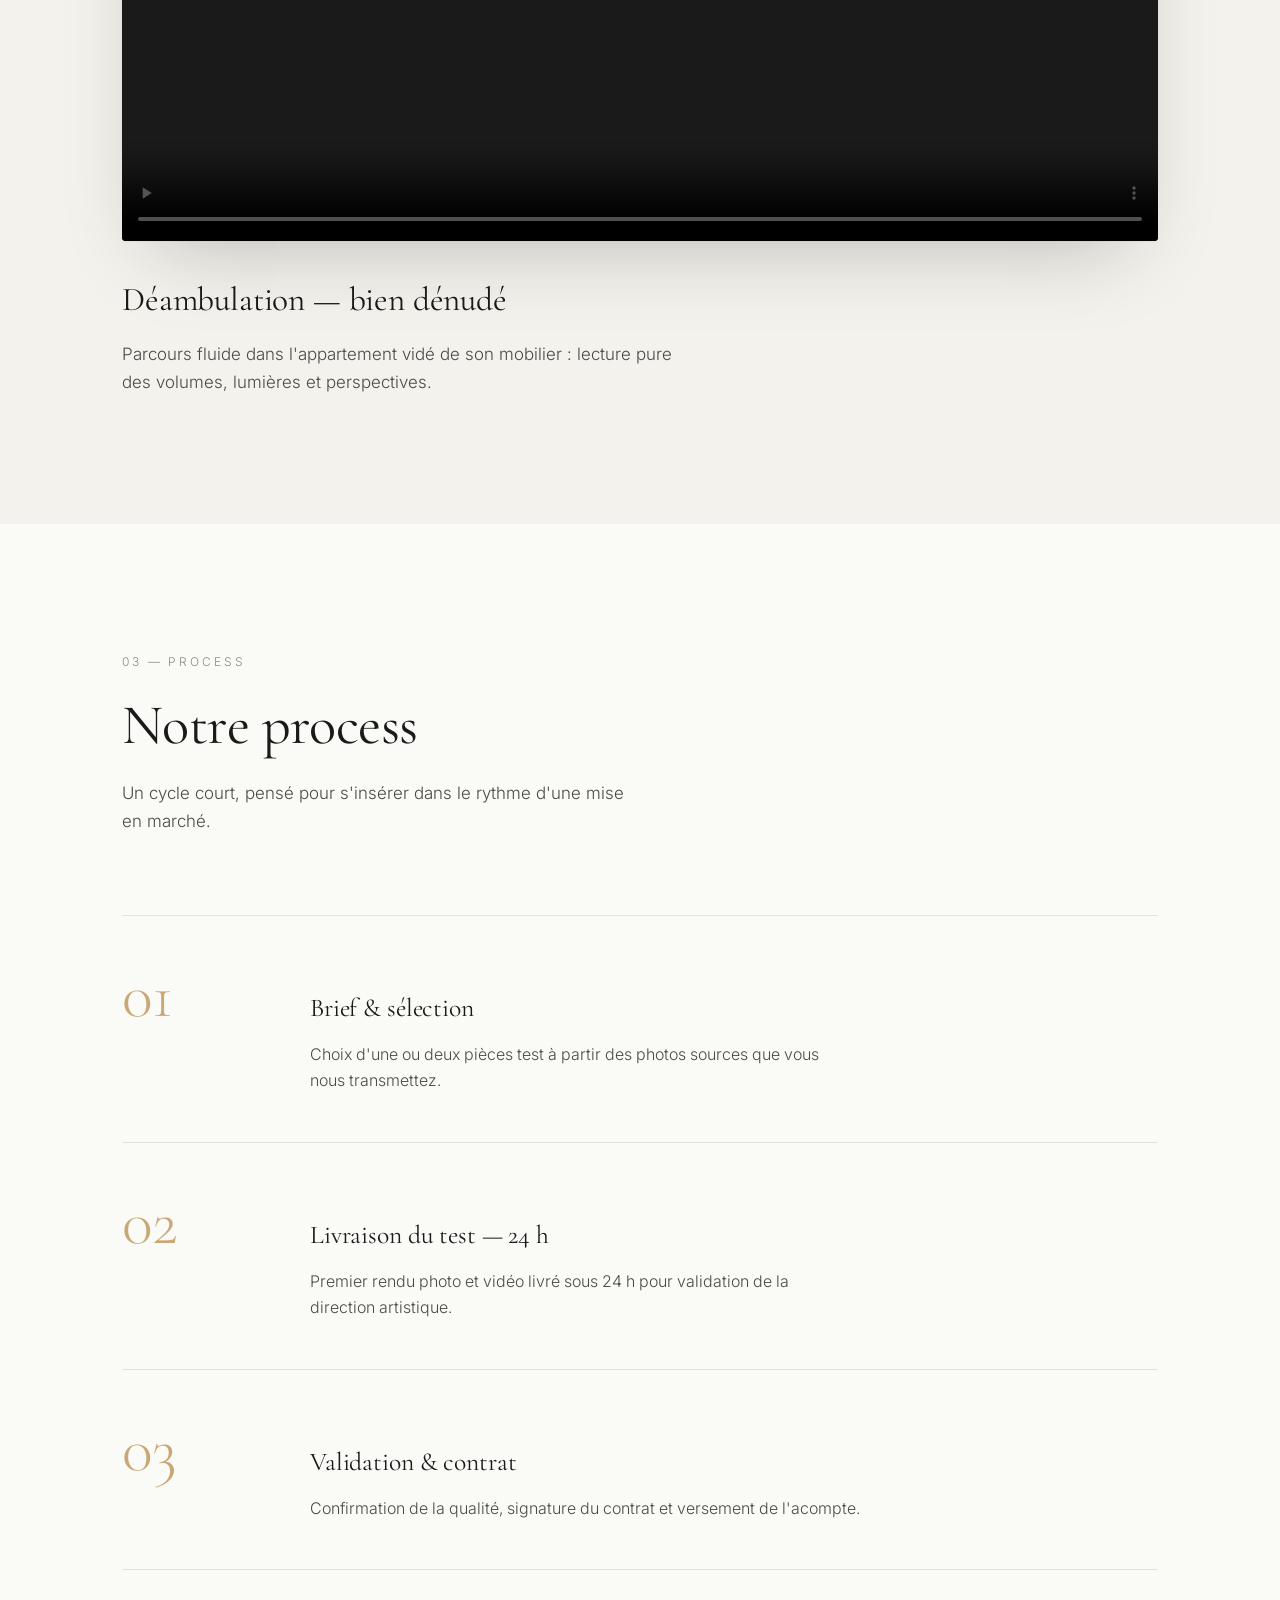
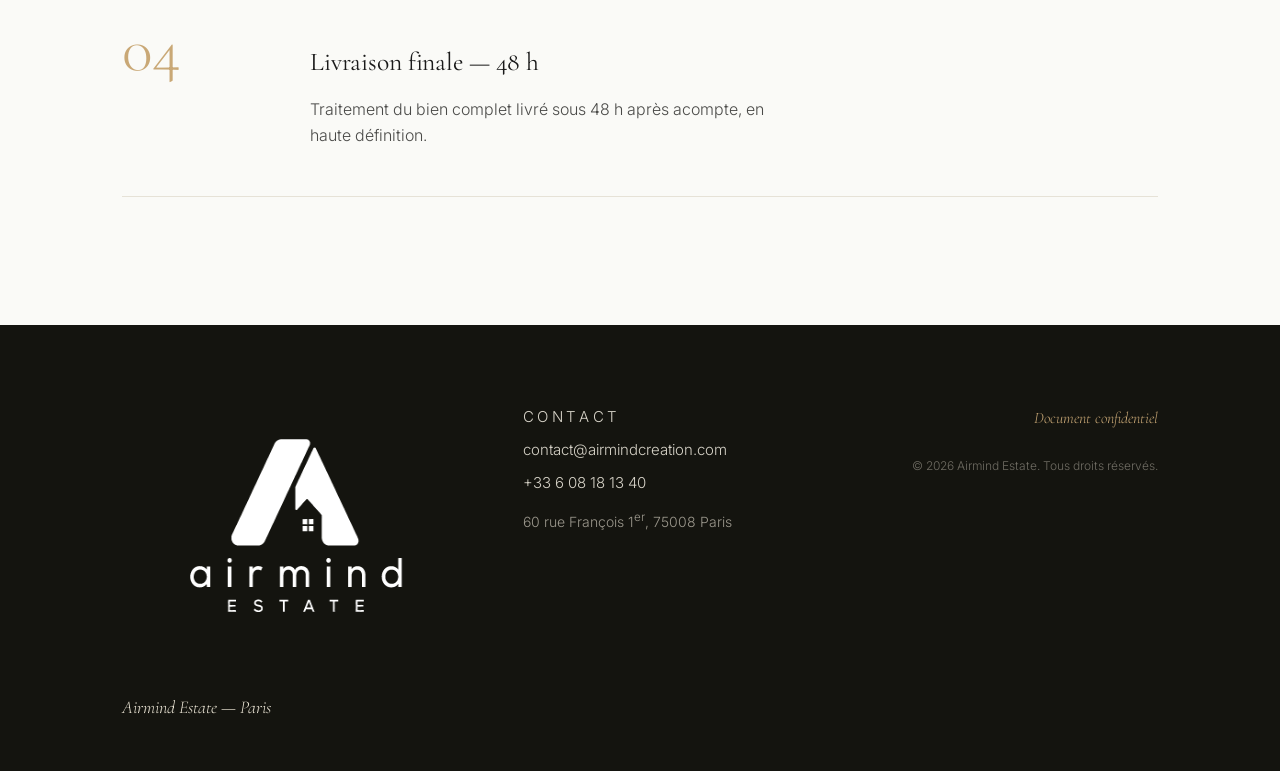
==== commit 108e2b94: "style(header): logo 120px conservé, padding header retiré Header hauteur = hauteur du logo (~120px) " ====
--- a/isambert-demo/index.html
+++ b/isambert-demo/index.html
@@ -21,7 +21,7 @@
   <link rel="preconnect" href="https://fonts.gstatic.com" crossorigin />
   <link href="https://fonts.googleapis.com/css2?family=Cormorant+Garamond:wght@300;400;500;600&family=Inter:wght@300;400;500;600&display=swap" rel="stylesheet" />
 
-  <link rel="stylesheet" href="style.css?v=10" />
+  <link rel="stylesheet" href="style.css?v=11" />
 </head>
 <body>
 
--- a/isambert-demo/style.css
+++ b/isambert-demo/style.css
@@ -105,12 +105,12 @@
   align-items: center;
   justify-content: space-between;
   gap: var(--space-6);
-  padding-top: var(--space-4);
-  padding-bottom: var(--space-4);
+  padding-top: 0;
+  padding-bottom: 0;
 }
 
 .brand { display: inline-flex; align-items: center; }
-.brand-logo { height: 48px; width: auto; }
+.brand-logo { height: 120px; width: auto; }
 
 .site-nav {
   display: flex;
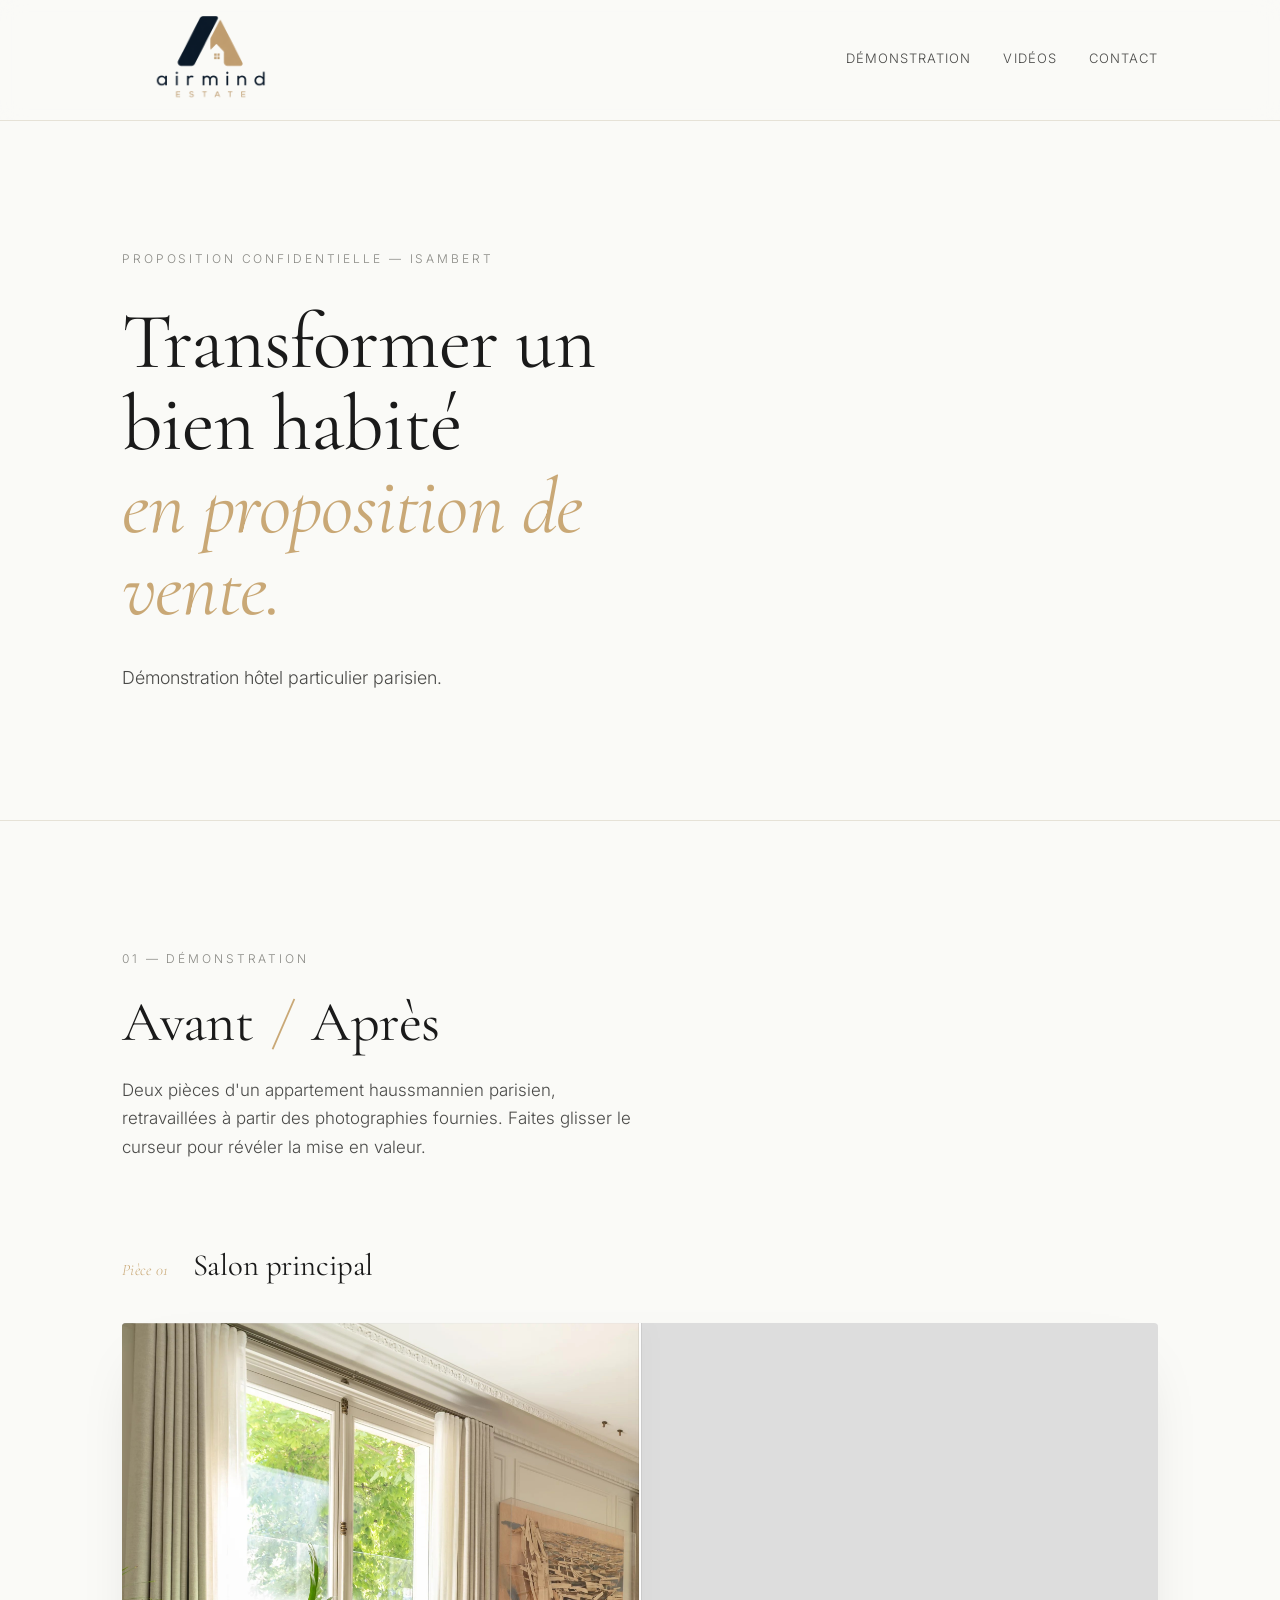
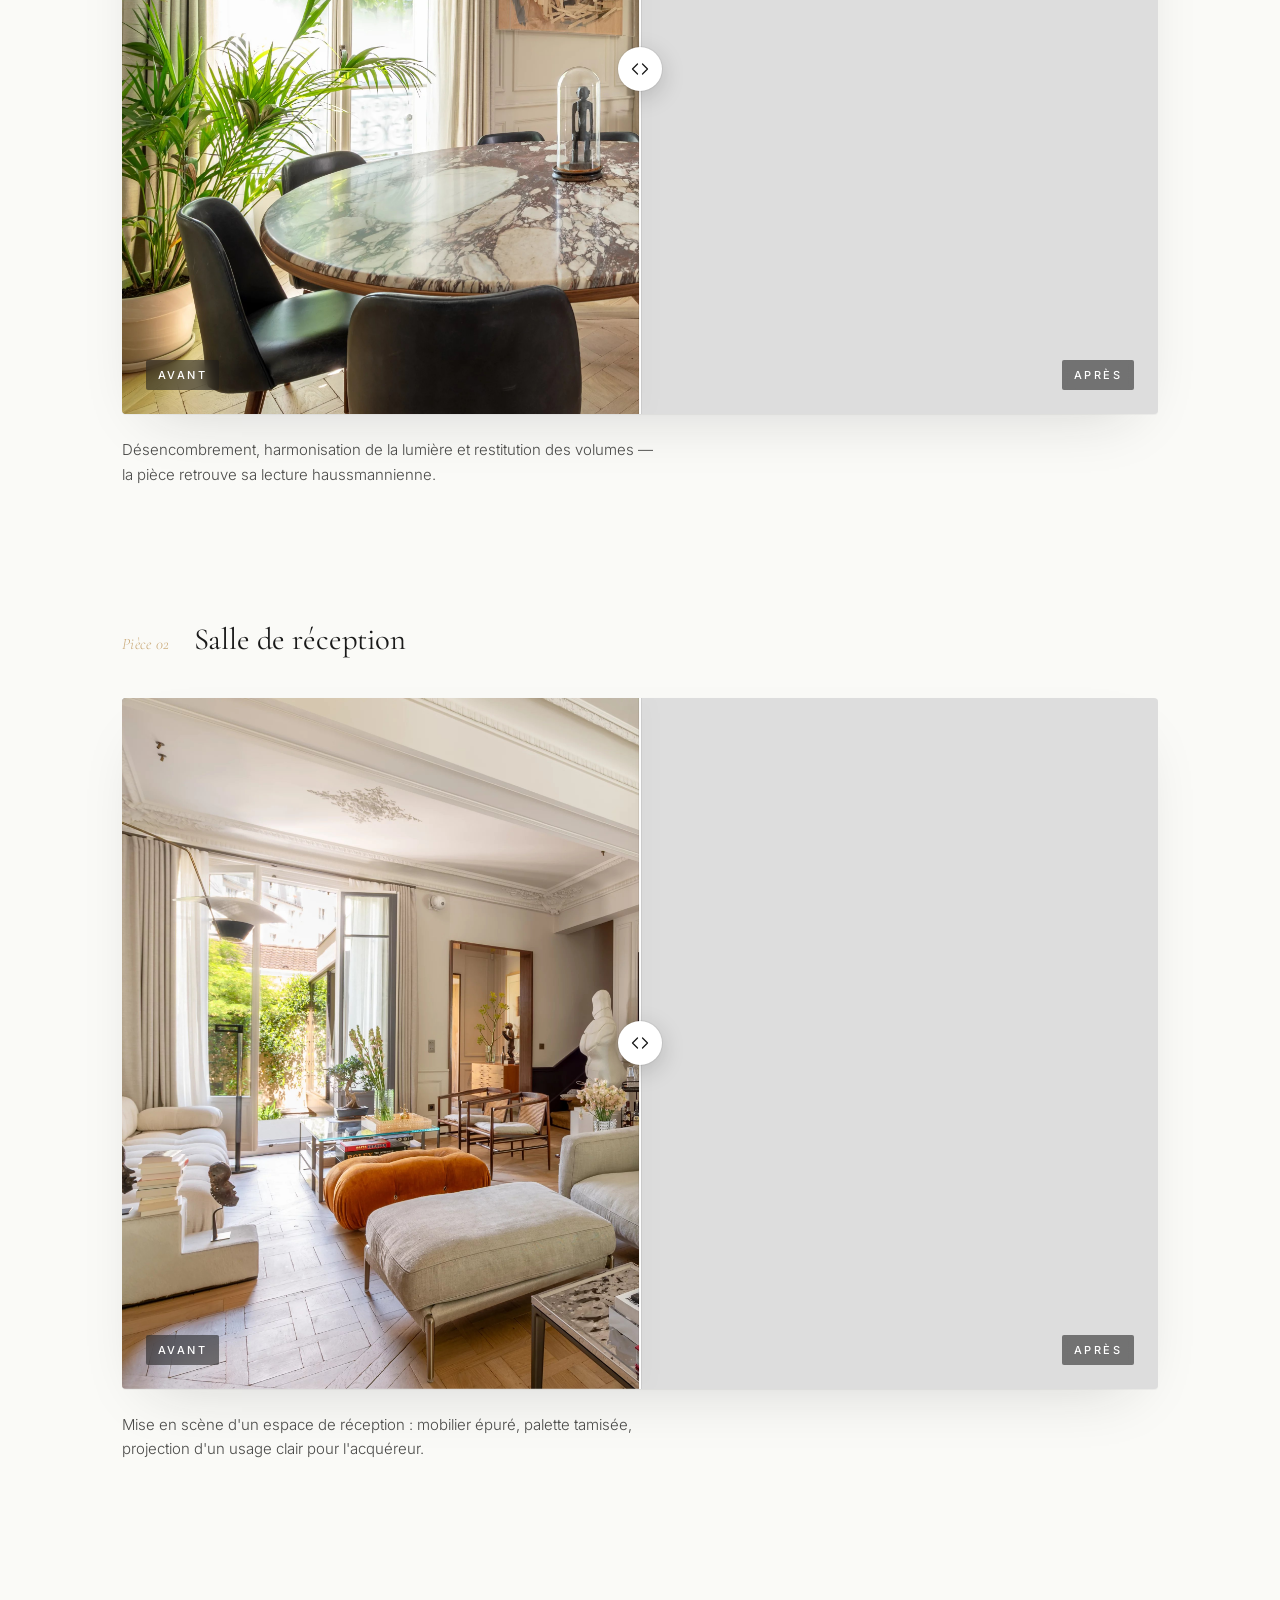
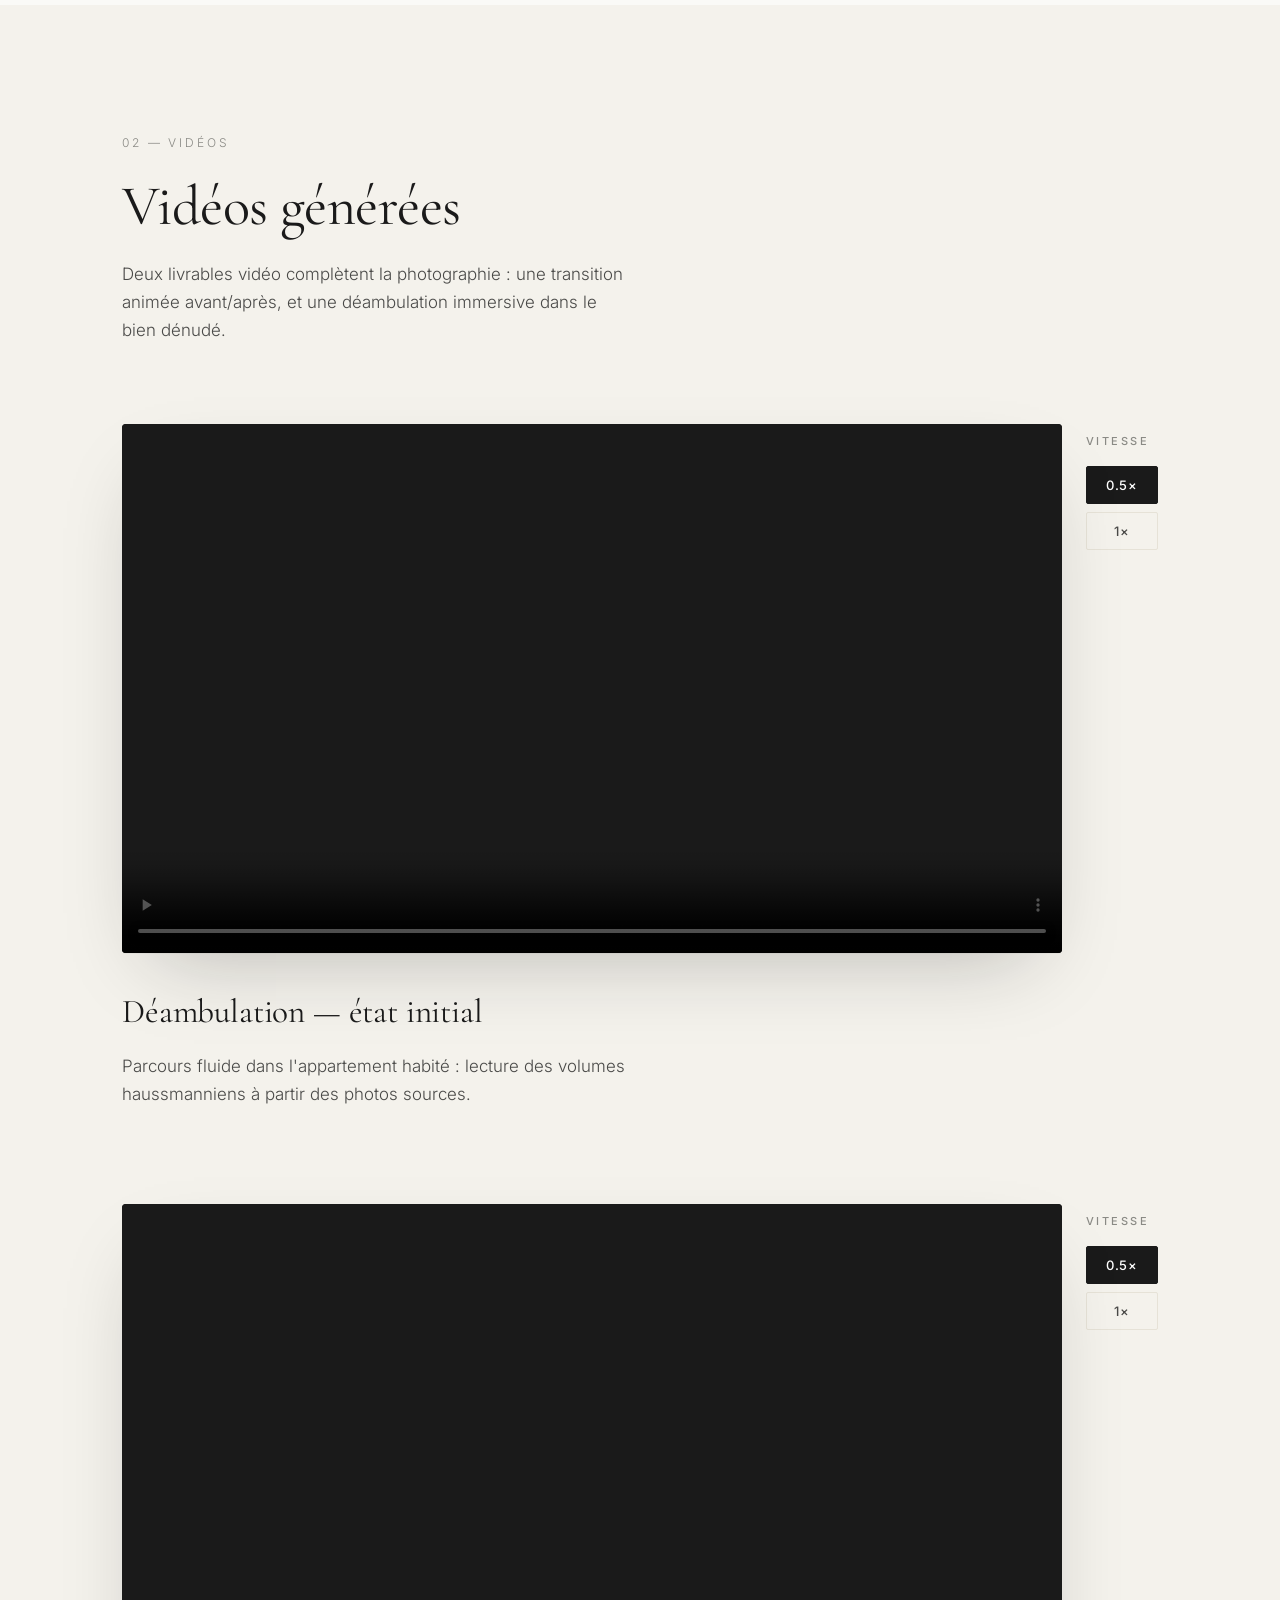
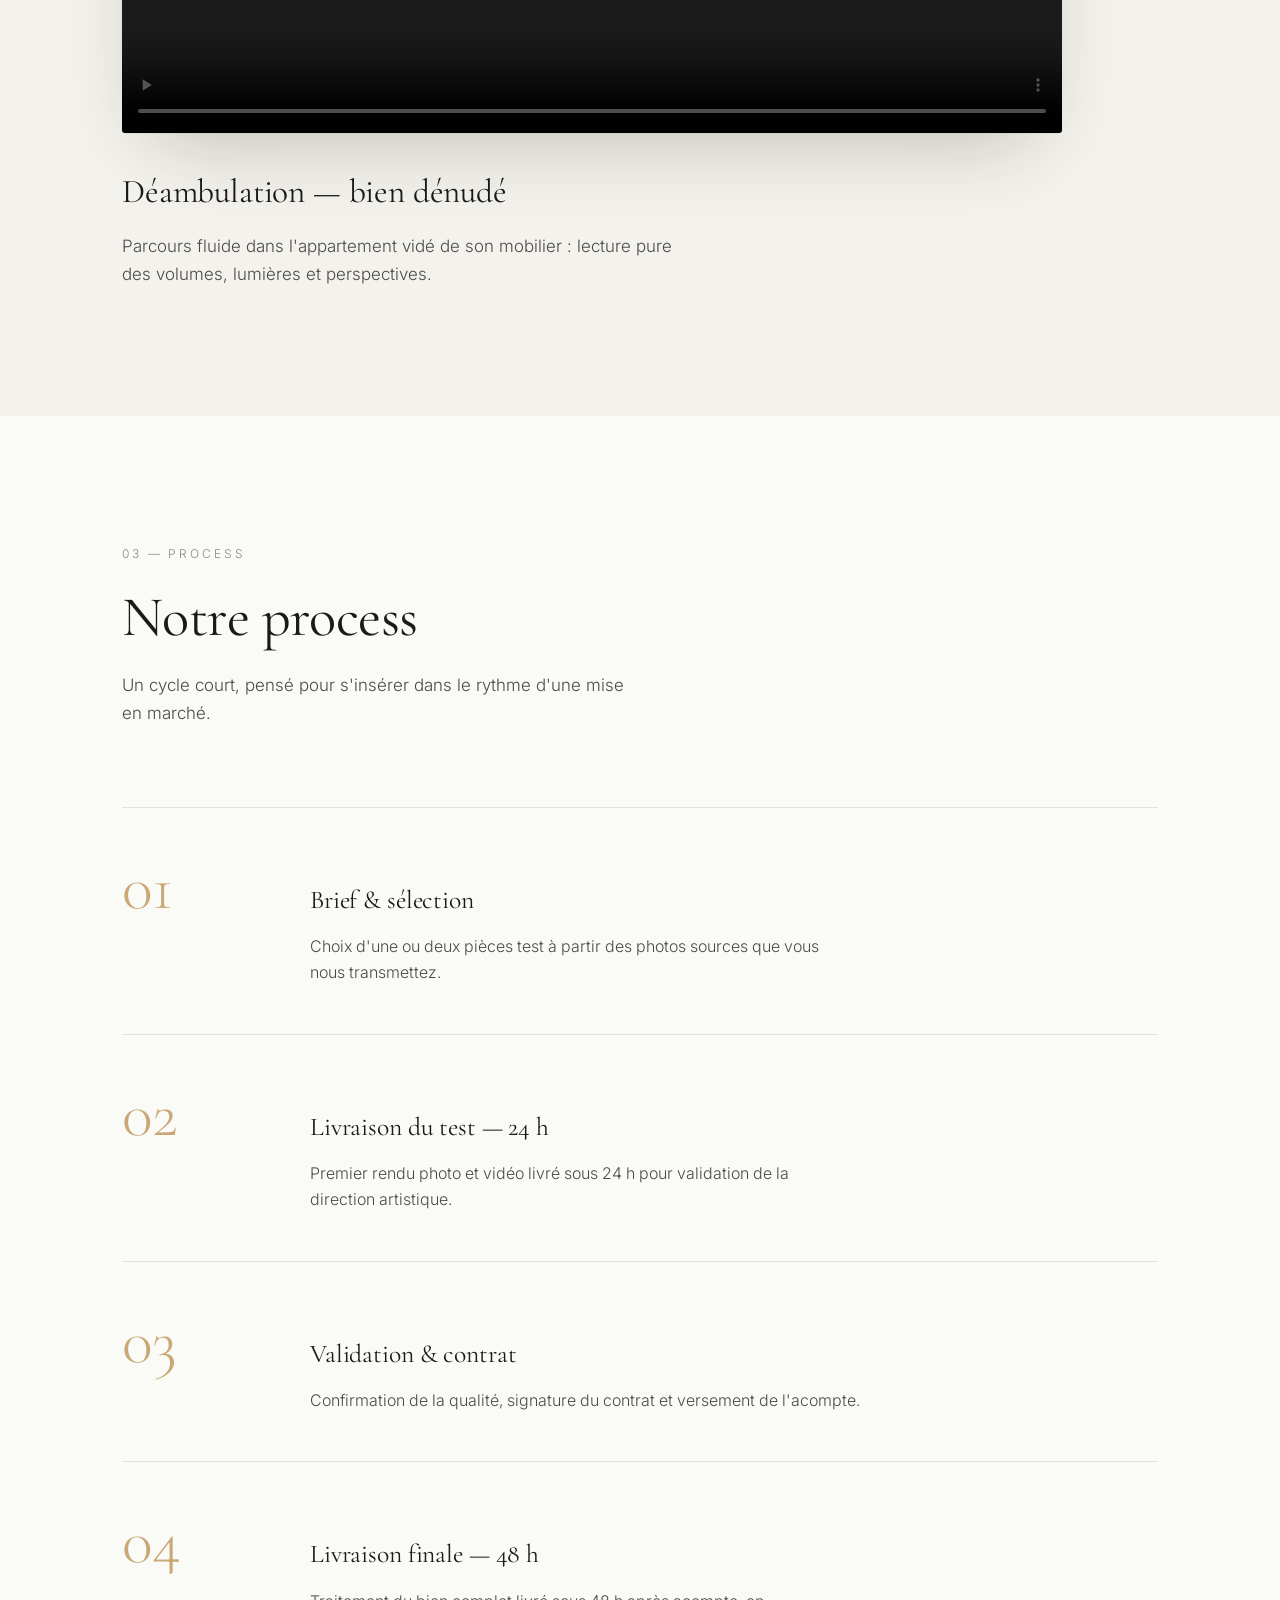
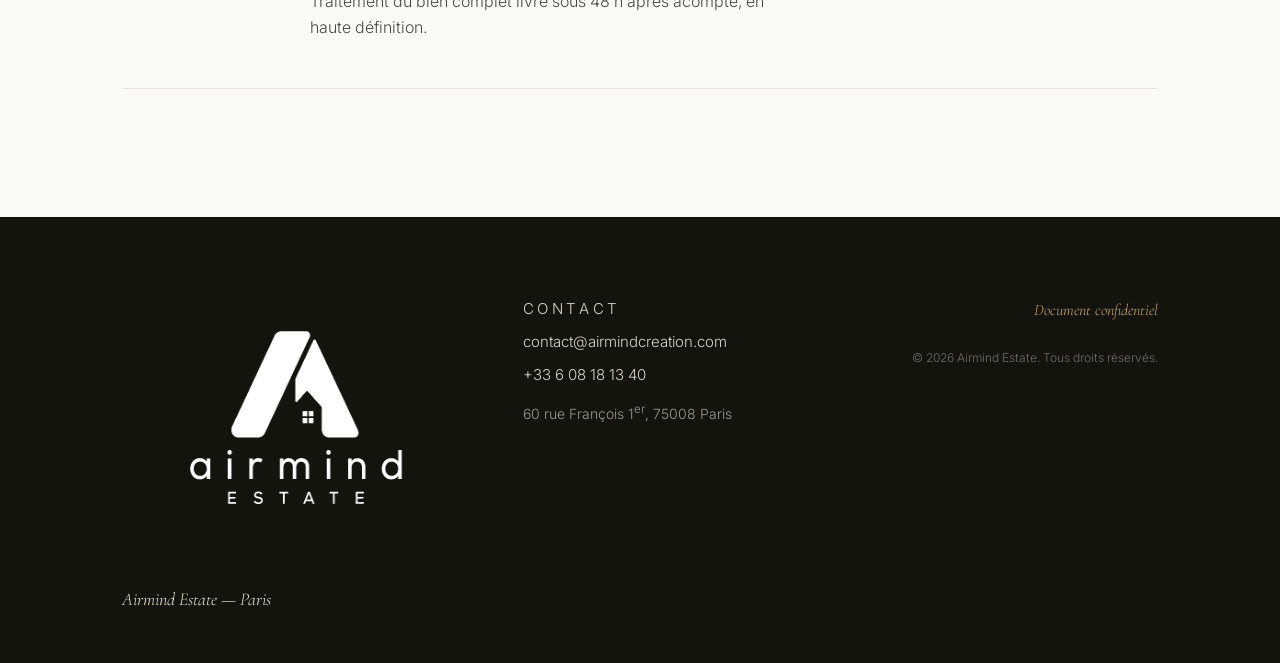
==== commit f8035098: "feat(videos): contrôle de vitesse 0.5× / 1× (défaut 0.5×) - Boutons « 0.5× » et « 1× » placés à droi" ====
--- a/isambert-demo/index.html
+++ b/isambert-demo/index.html
@@ -21,7 +21,7 @@
   <link rel="preconnect" href="https://fonts.gstatic.com" crossorigin />
   <link href="https://fonts.googleapis.com/css2?family=Cormorant+Garamond:wght@300;400;500;600&family=Inter:wght@300;400;500;600&display=swap" rel="stylesheet" />
 
-  <link rel="stylesheet" href="style.css?v=11" />
+  <link rel="stylesheet" href="style.css?v=12" />
 </head>
 <body>
 
@@ -145,16 +145,24 @@
       <div class="video-grid">
 
         <article class="video-card">
-          <div class="video-frame">
-            <video
-              controls
-              preload="metadata"
-              poster="assets/room_one_after.png"
-              playsinline
-            >
-              <source src="assets/before-reversed.mp4" type="video/mp4" />
-              Votre navigateur ne prend pas en charge la lecture vidéo HTML5.
-            </video>
+          <div class="video-with-controls">
+            <div class="video-frame">
+              <video
+                controls
+                preload="metadata"
+                poster="assets/room_one_after.png"
+                playsinline
+                data-default-speed="0.5"
+              >
+                <source src="assets/before-reversed.mp4" type="video/mp4" />
+                Votre navigateur ne prend pas en charge la lecture vidéo HTML5.
+              </video>
+            </div>
+            <aside class="video-speed" aria-label="Vitesse de lecture">
+              <p class="video-speed-label">Vitesse</p>
+              <button type="button" class="speed-btn is-active" data-speed="0.5">0.5×</button>
+              <button type="button" class="speed-btn" data-speed="1">1×</button>
+            </aside>
           </div>
           <h3 class="video-title">Déambulation — état initial</h3>
           <p class="video-desc">
@@ -163,16 +171,24 @@
         </article>
 
         <article class="video-card">
-          <div class="video-frame">
-            <video
-              controls
-              preload="metadata"
-              poster="assets/room-2-after.png"
-              playsinline
-            >
-              <source src="assets/after-reversed.mp4" type="video/mp4" />
-              Votre navigateur ne prend pas en charge la lecture vidéo HTML5.
-            </video>
+          <div class="video-with-controls">
+            <div class="video-frame">
+              <video
+                controls
+                preload="metadata"
+                poster="assets/room-2-after.png"
+                playsinline
+                data-default-speed="0.5"
+              >
+                <source src="assets/after-reversed.mp4" type="video/mp4" />
+                Votre navigateur ne prend pas en charge la lecture vidéo HTML5.
+              </video>
+            </div>
+            <aside class="video-speed" aria-label="Vitesse de lecture">
+              <p class="video-speed-label">Vitesse</p>
+              <button type="button" class="speed-btn is-active" data-speed="0.5">0.5×</button>
+              <button type="button" class="speed-btn" data-speed="1">1×</button>
+            </aside>
           </div>
           <h3 class="video-title">Déambulation — bien dénudé</h3>
           <p class="video-desc">
@@ -258,6 +274,6 @@
     </div>
   </footer>
 
-  <script src="script.js?v=3"></script>
+  <script src="script.js?v=12"></script>
 </body>
 </html>
--- a/isambert-demo/style.css
+++ b/isambert-demo/style.css
@@ -373,6 +373,62 @@
 
 .video-card { display: flex; flex-direction: column; }
 
+.video-with-controls {
+  display: flex;
+  align-items: stretch;
+  gap: var(--space-6);
+  margin-bottom: var(--space-8);
+}
+
+.video-with-controls .video-frame {
+  flex: 1;
+  margin-bottom: 0;
+}
+
+.video-speed {
+  display: flex;
+  flex-direction: column;
+  gap: var(--space-2);
+  flex-shrink: 0;
+  padding-top: var(--space-2);
+}
+
+.video-speed-label {
+  font-size: 0.6875rem;
+  letter-spacing: 0.22em;
+  text-transform: uppercase;
+  color: var(--color-ink-mute);
+  margin: 0 0 var(--space-2);
+  font-weight: 500;
+}
+
+.speed-btn {
+  font-family: var(--font-sans);
+  font-size: 0.8125rem;
+  font-weight: 500;
+  letter-spacing: 0.04em;
+  padding: 10px 18px;
+  background: transparent;
+  border: 1px solid var(--color-rule);
+  color: var(--color-ink-soft);
+  cursor: pointer;
+  border-radius: var(--radius-sm);
+  transition: background var(--transition), border-color var(--transition), color var(--transition);
+  min-width: 72px;
+  text-align: center;
+}
+
+.speed-btn:hover {
+  border-color: var(--color-ink);
+  color: var(--color-ink);
+}
+
+.speed-btn.is-active {
+  background: var(--color-ink);
+  border-color: var(--color-ink);
+  color: #fff;
+}
+
 .video-frame {
   position: relative;
   width: 100%;
@@ -579,6 +635,23 @@
     gap: var(--space-16);
   }
 
+  .video-with-controls {
+    flex-direction: column;
+    gap: var(--space-4);
+  }
+
+  .video-speed {
+    flex-direction: row;
+    flex-wrap: wrap;
+    align-items: center;
+    padding-top: 0;
+  }
+
+  .video-speed-label {
+    margin: 0;
+    flex-basis: 100%;
+  }
+
   .process-step {
     grid-template-columns: 90px 1fr;
     gap: var(--space-6);
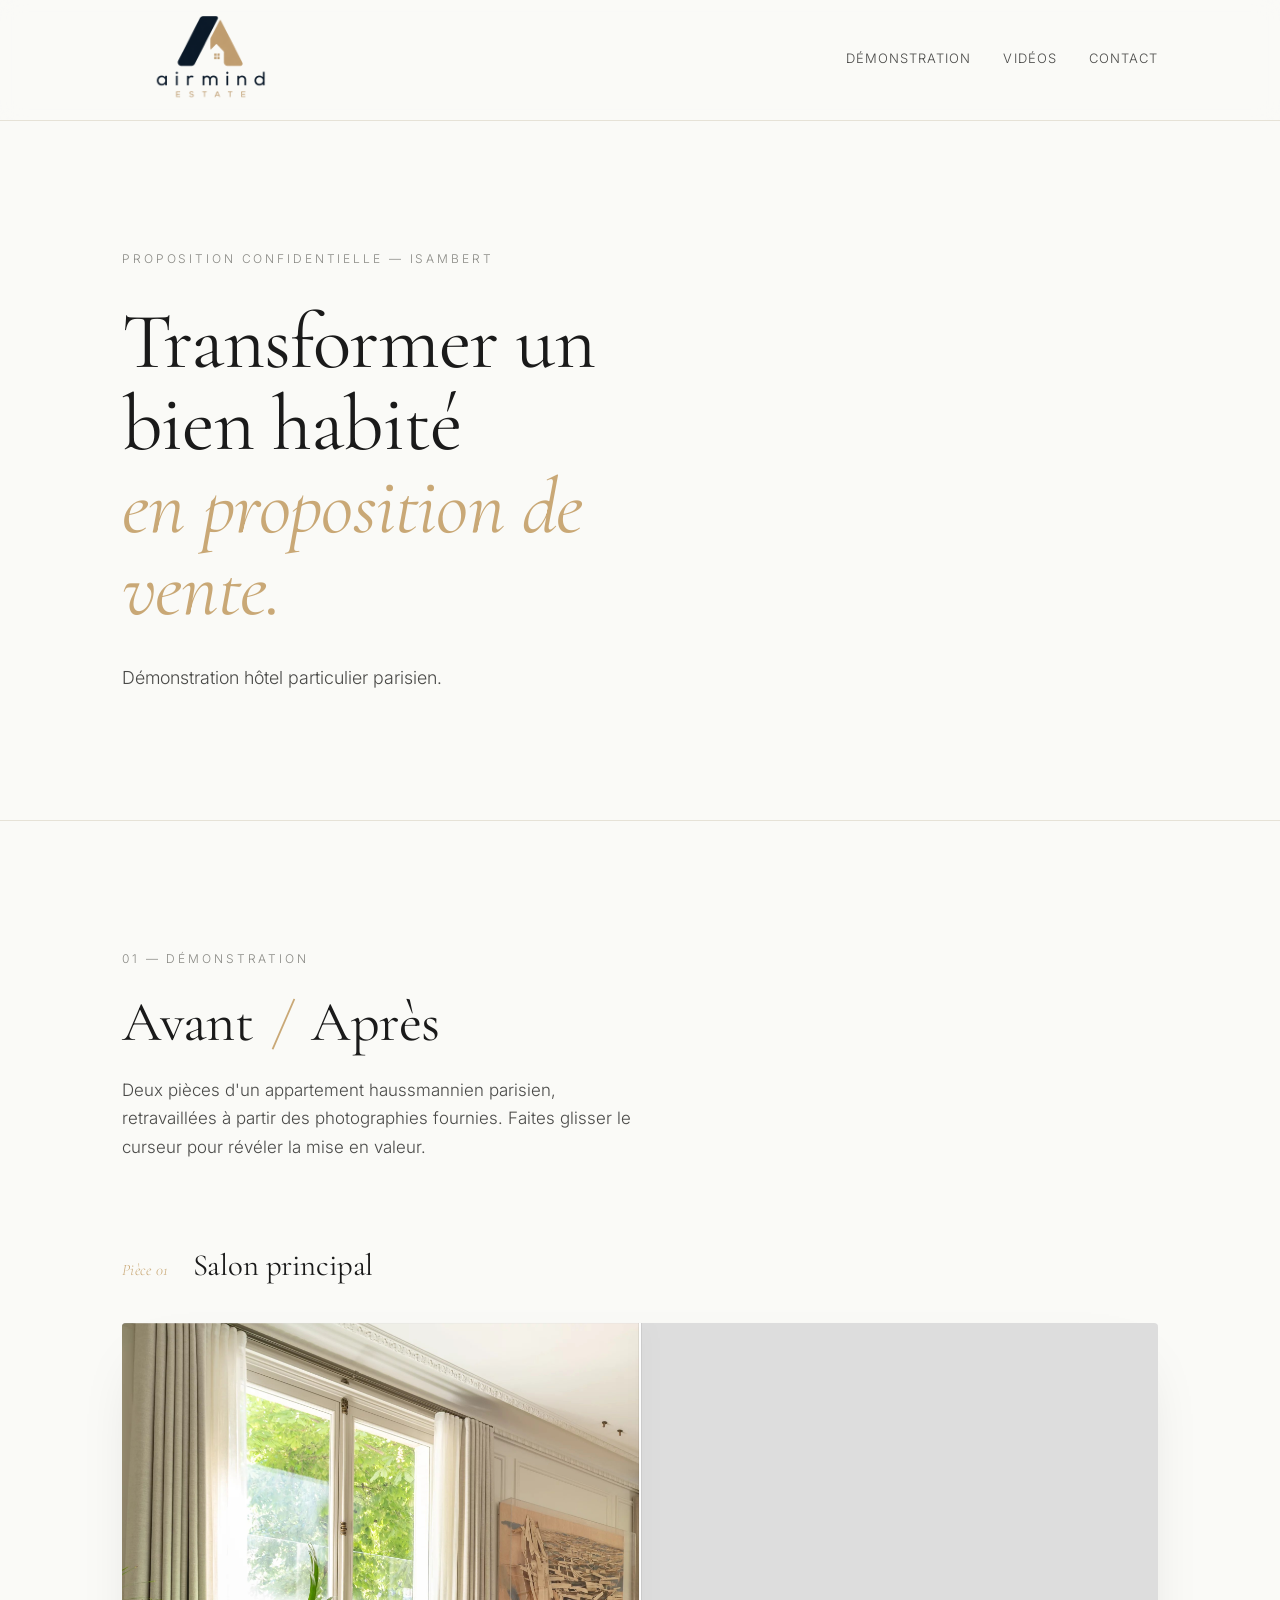
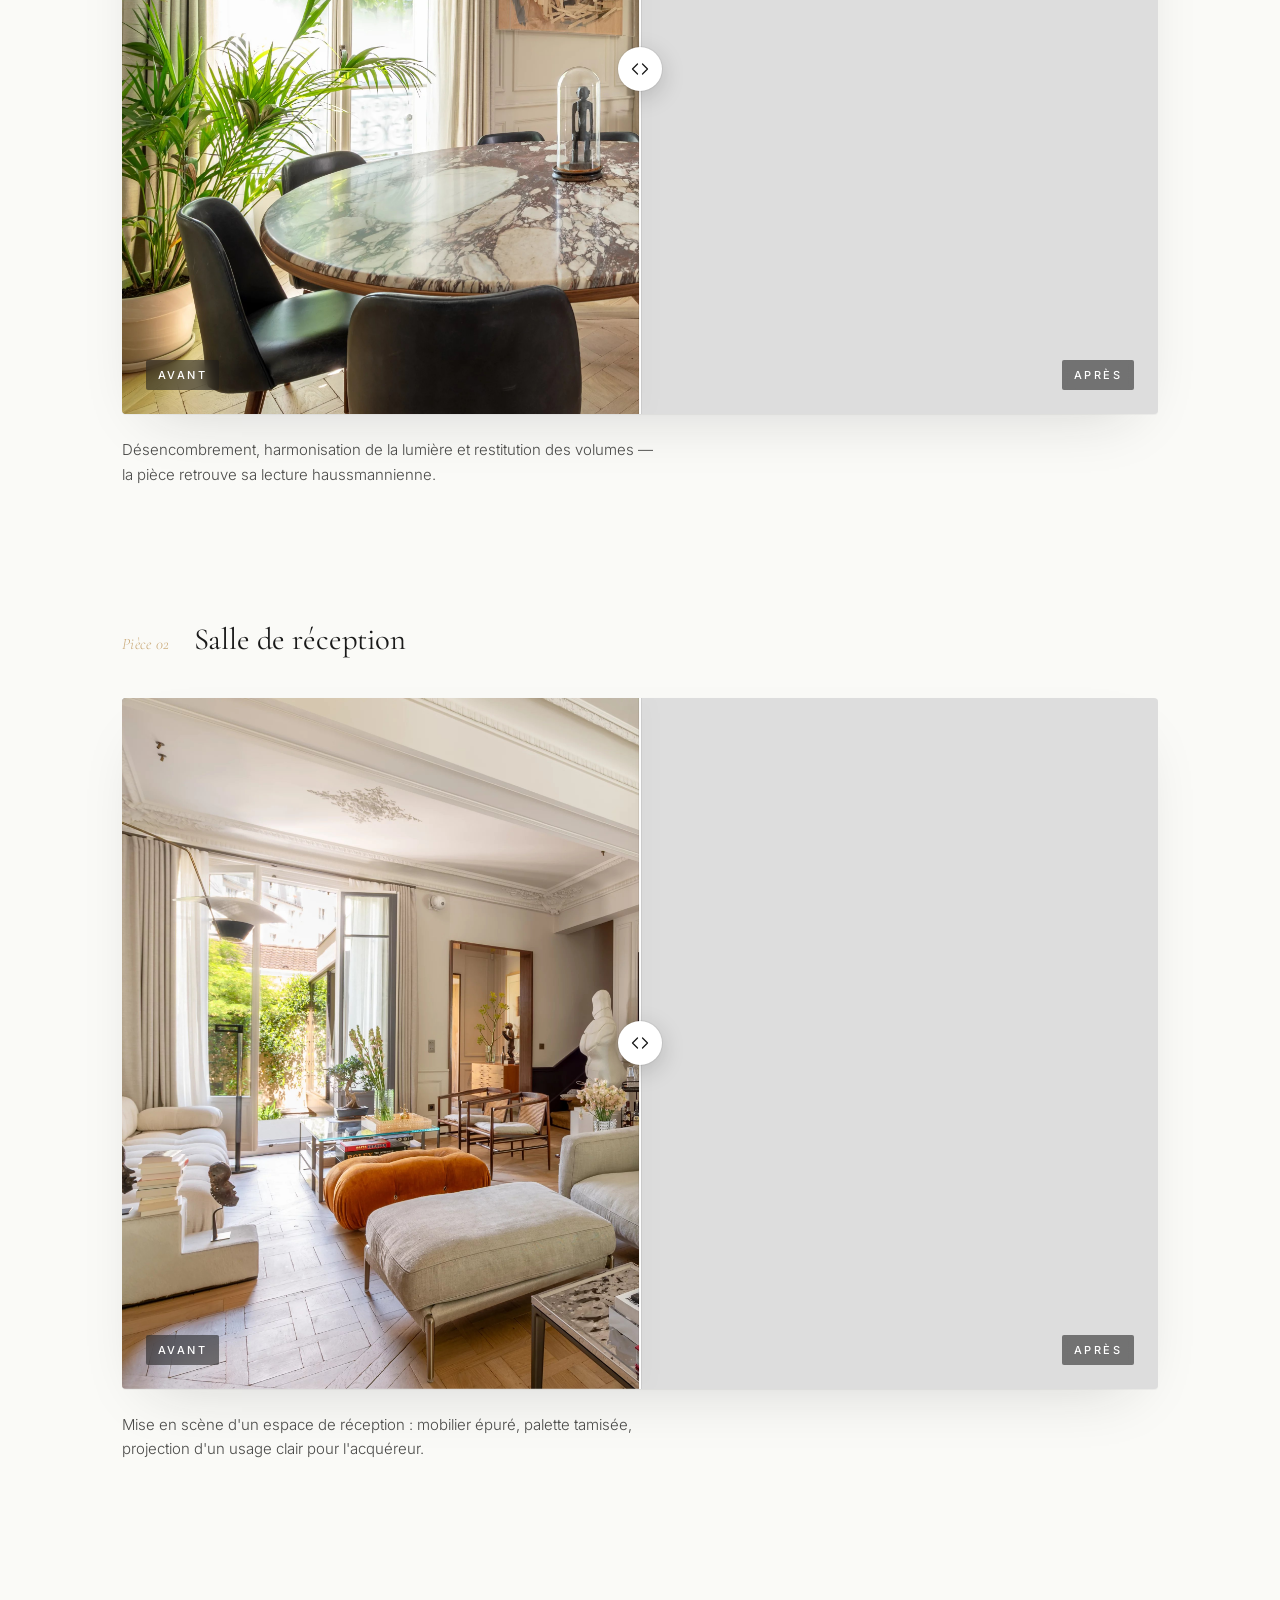
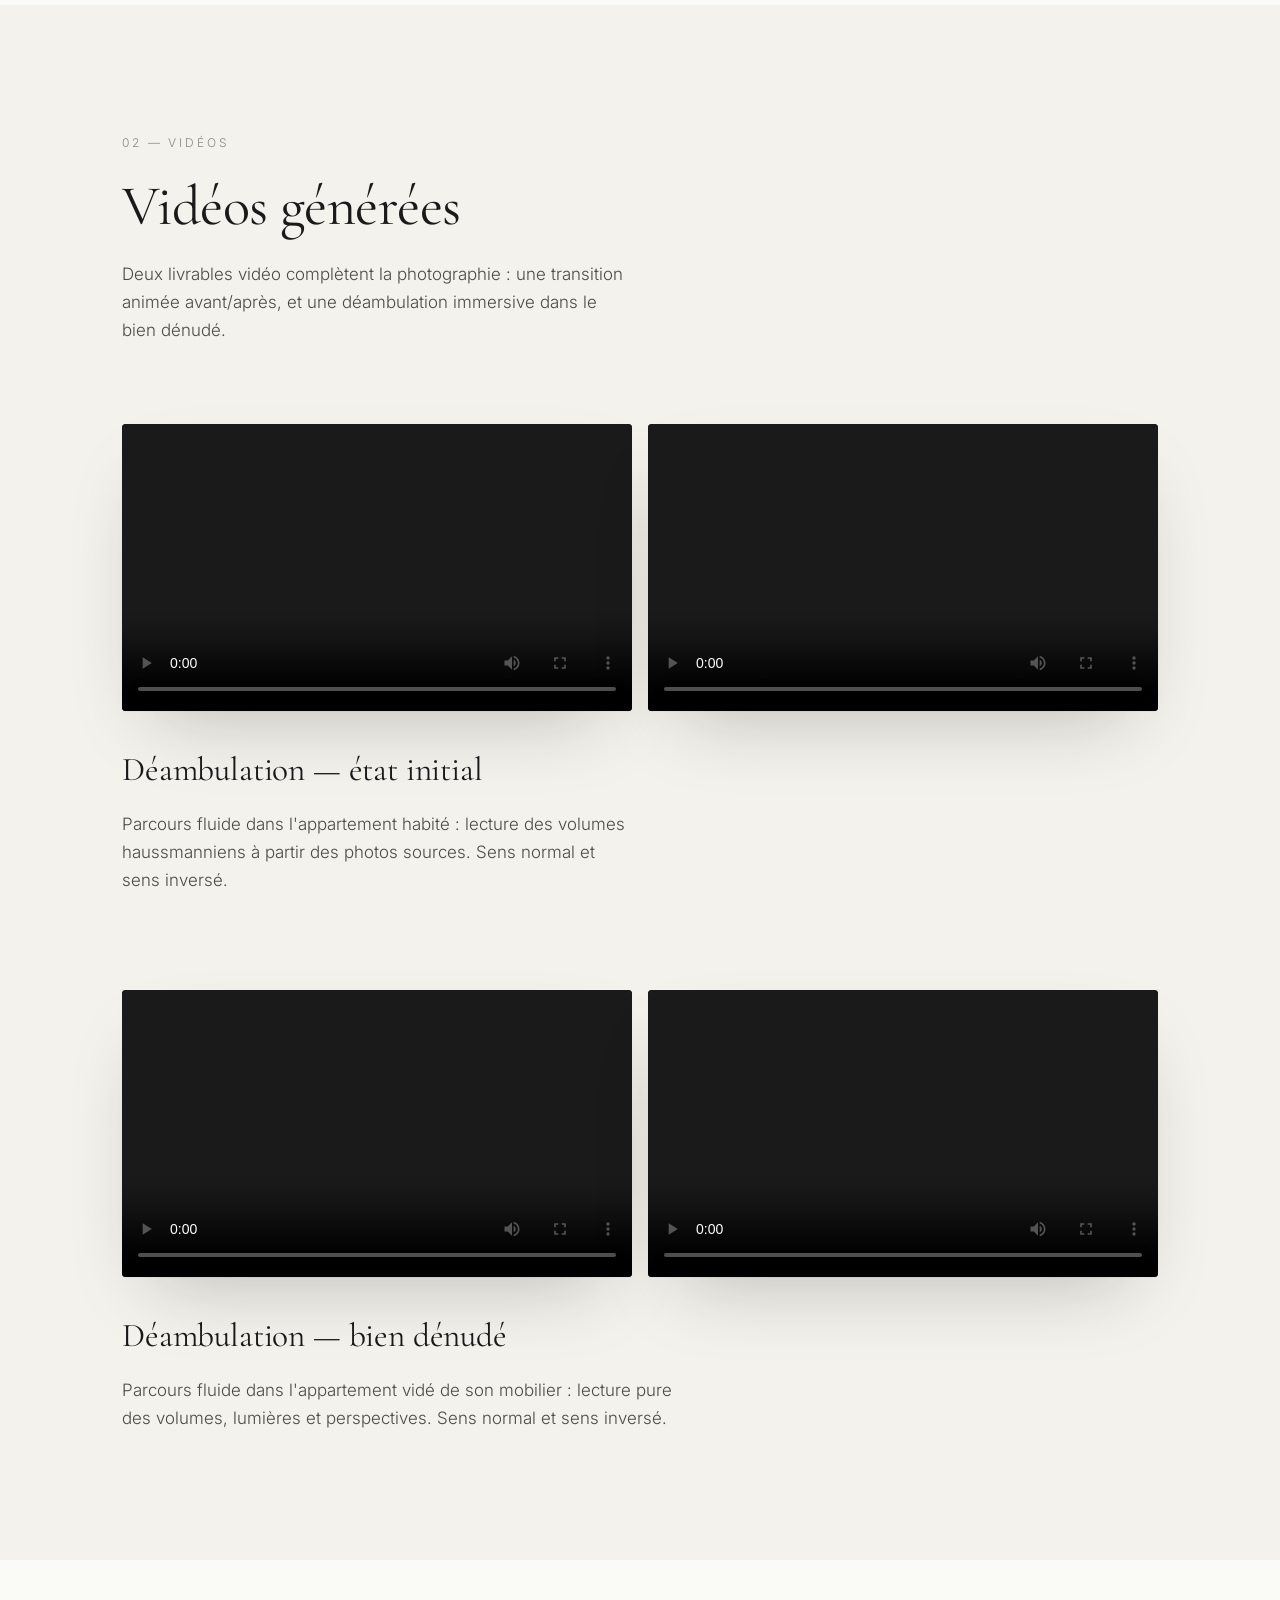
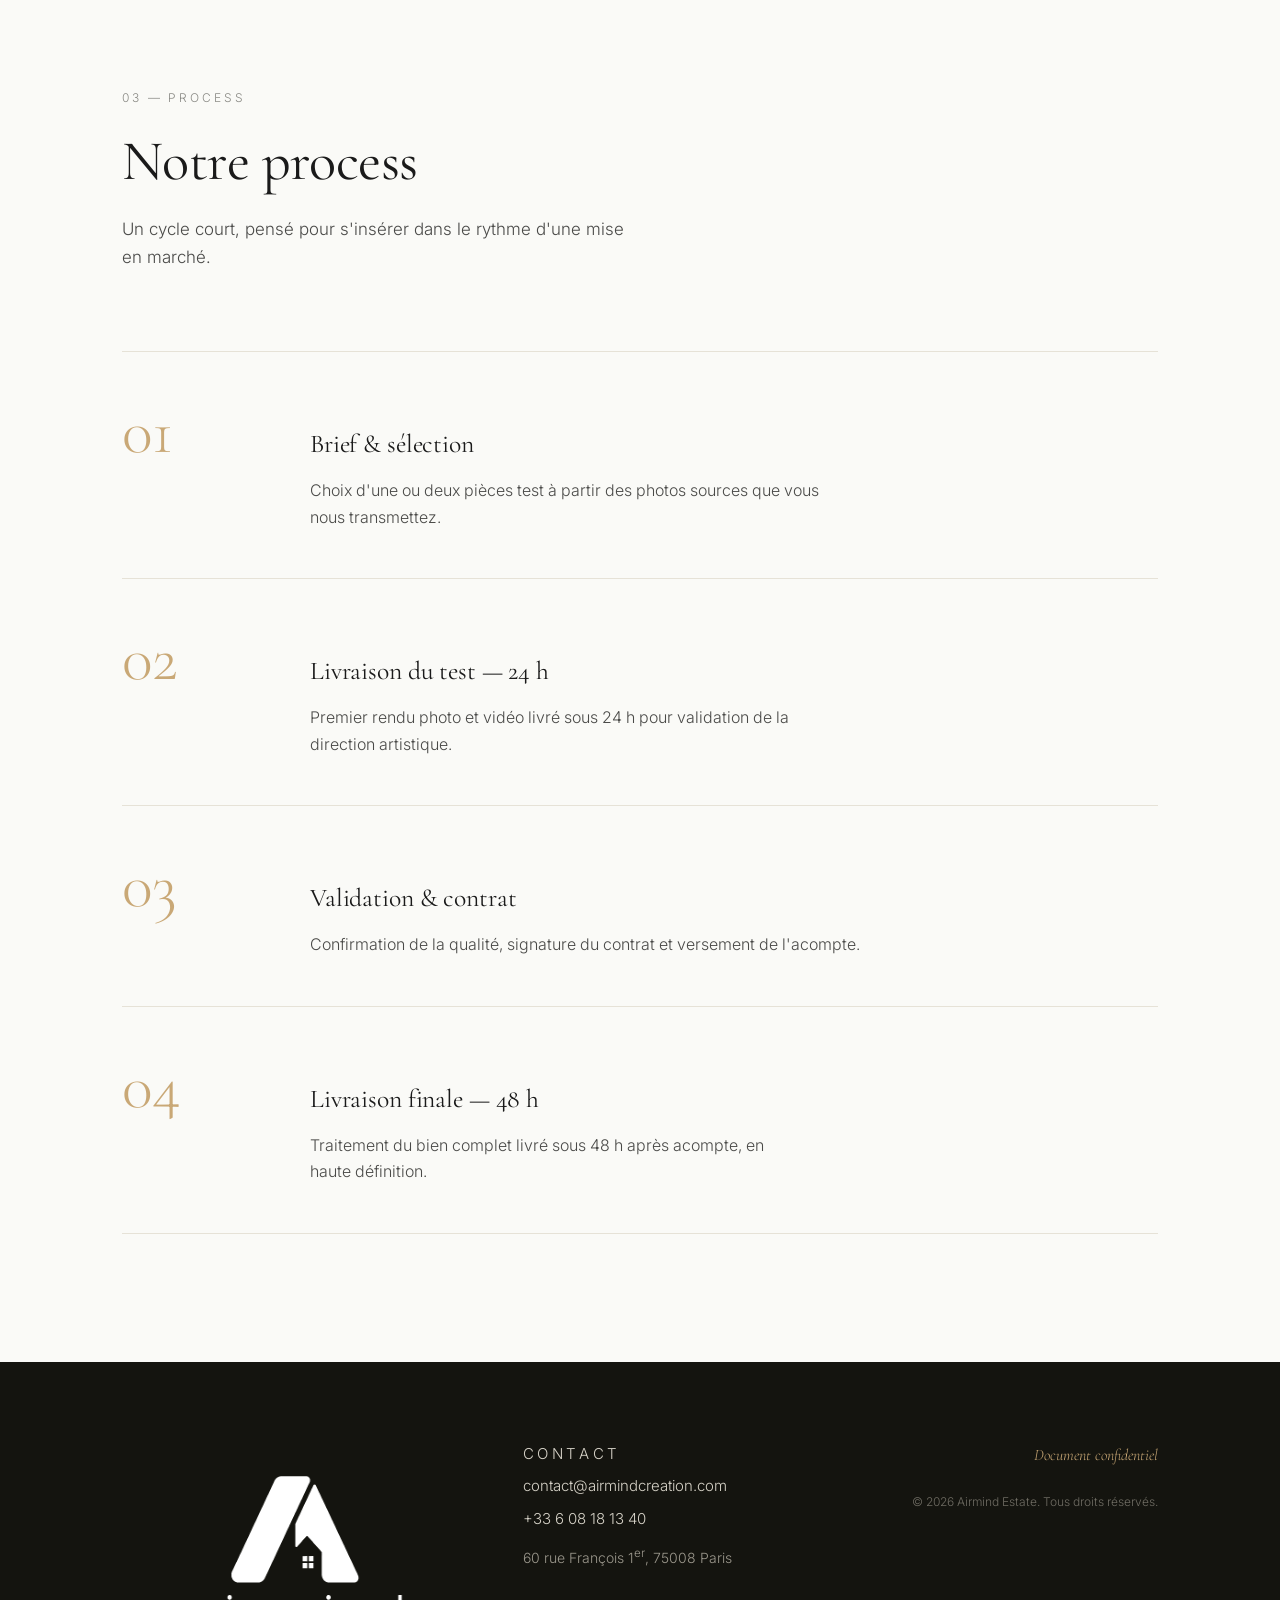
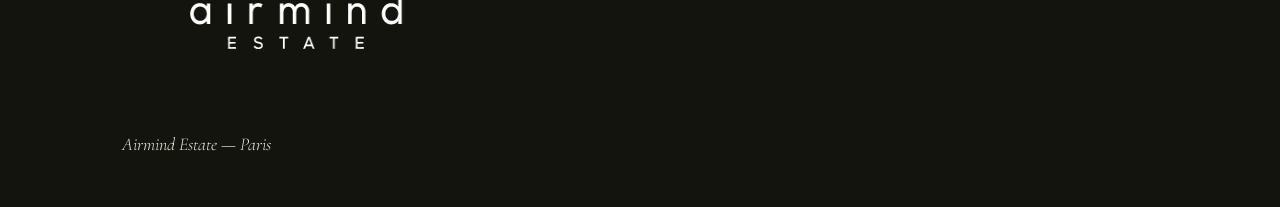
==== commit c9692721: "feat(videos): paires normal / inversé côte à côte, sans contrôle vitesse - Chaque carte vidéo affich" ====
--- a/isambert-demo/index.html
+++ b/isambert-demo/index.html
@@ -21,7 +21,7 @@
   <link rel="preconnect" href="https://fonts.gstatic.com" crossorigin />
   <link href="https://fonts.googleapis.com/css2?family=Cormorant+Garamond:wght@300;400;500;600&family=Inter:wght@300;400;500;600&display=swap" rel="stylesheet" />
 
-  <link rel="stylesheet" href="style.css?v=12" />
+  <link rel="stylesheet" href="style.css?v=13" />
 </head>
 <body>
 
@@ -145,54 +145,44 @@
       <div class="video-grid">
 
         <article class="video-card">
-          <div class="video-with-controls">
-            <div class="video-frame">
-              <video
-                controls
-                preload="metadata"
-                poster="assets/room_one_after.png"
-                playsinline
-                data-default-speed="0.5"
-              >
+          <div class="video-pair">
+            <div class="video-frame">
+              <video controls preload="metadata" poster="assets/room_one_after.png" playsinline>
+                <source src="assets/before.mp4" type="video/mp4" />
+                Votre navigateur ne prend pas en charge la lecture vidéo HTML5.
+              </video>
+            </div>
+            <div class="video-frame">
+              <video controls preload="metadata" poster="assets/room_one_after.png" playsinline>
                 <source src="assets/before-reversed.mp4" type="video/mp4" />
                 Votre navigateur ne prend pas en charge la lecture vidéo HTML5.
               </video>
             </div>
-            <aside class="video-speed" aria-label="Vitesse de lecture">
-              <p class="video-speed-label">Vitesse</p>
-              <button type="button" class="speed-btn is-active" data-speed="0.5">0.5×</button>
-              <button type="button" class="speed-btn" data-speed="1">1×</button>
-            </aside>
           </div>
           <h3 class="video-title">Déambulation — état initial</h3>
           <p class="video-desc">
-            Parcours fluide dans l'appartement habité : lecture des volumes haussmanniens à partir des photos sources.
+            Parcours fluide dans l'appartement habité : lecture des volumes haussmanniens à partir des photos sources. Sens normal et sens inversé.
           </p>
         </article>
 
         <article class="video-card">
-          <div class="video-with-controls">
-            <div class="video-frame">
-              <video
-                controls
-                preload="metadata"
-                poster="assets/room-2-after.png"
-                playsinline
-                data-default-speed="0.5"
-              >
+          <div class="video-pair">
+            <div class="video-frame">
+              <video controls preload="metadata" poster="assets/room-2-after.png" playsinline>
+                <source src="assets/after.mp4" type="video/mp4" />
+                Votre navigateur ne prend pas en charge la lecture vidéo HTML5.
+              </video>
+            </div>
+            <div class="video-frame">
+              <video controls preload="metadata" poster="assets/room-2-after.png" playsinline>
                 <source src="assets/after-reversed.mp4" type="video/mp4" />
                 Votre navigateur ne prend pas en charge la lecture vidéo HTML5.
               </video>
             </div>
-            <aside class="video-speed" aria-label="Vitesse de lecture">
-              <p class="video-speed-label">Vitesse</p>
-              <button type="button" class="speed-btn is-active" data-speed="0.5">0.5×</button>
-              <button type="button" class="speed-btn" data-speed="1">1×</button>
-            </aside>
           </div>
           <h3 class="video-title">Déambulation — bien dénudé</h3>
           <p class="video-desc">
-            Parcours fluide dans l'appartement vidé de son mobilier : lecture pure des volumes, lumières et perspectives.
+            Parcours fluide dans l'appartement vidé de son mobilier : lecture pure des volumes, lumières et perspectives. Sens normal et sens inversé.
           </p>
         </article>
 
@@ -274,6 +264,6 @@
     </div>
   </footer>
 
-  <script src="script.js?v=12"></script>
+  <script src="script.js?v=13"></script>
 </body>
 </html>
--- a/isambert-demo/style.css
+++ b/isambert-demo/style.css
@@ -373,60 +373,15 @@
 
 .video-card { display: flex; flex-direction: column; }
 
-.video-with-controls {
-  display: flex;
-  align-items: stretch;
-  gap: var(--space-6);
+.video-pair {
+  display: grid;
+  grid-template-columns: 1fr 1fr;
+  gap: var(--space-4);
   margin-bottom: var(--space-8);
 }
 
-.video-with-controls .video-frame {
-  flex: 1;
+.video-pair .video-frame {
   margin-bottom: 0;
-}
-
-.video-speed {
-  display: flex;
-  flex-direction: column;
-  gap: var(--space-2);
-  flex-shrink: 0;
-  padding-top: var(--space-2);
-}
-
-.video-speed-label {
-  font-size: 0.6875rem;
-  letter-spacing: 0.22em;
-  text-transform: uppercase;
-  color: var(--color-ink-mute);
-  margin: 0 0 var(--space-2);
-  font-weight: 500;
-}
-
-.speed-btn {
-  font-family: var(--font-sans);
-  font-size: 0.8125rem;
-  font-weight: 500;
-  letter-spacing: 0.04em;
-  padding: 10px 18px;
-  background: transparent;
-  border: 1px solid var(--color-rule);
-  color: var(--color-ink-soft);
-  cursor: pointer;
-  border-radius: var(--radius-sm);
-  transition: background var(--transition), border-color var(--transition), color var(--transition);
-  min-width: 72px;
-  text-align: center;
-}
-
-.speed-btn:hover {
-  border-color: var(--color-ink);
-  color: var(--color-ink);
-}
-
-.speed-btn.is-active {
-  background: var(--color-ink);
-  border-color: var(--color-ink);
-  color: #fff;
 }
 
 .video-frame {
@@ -635,21 +590,9 @@
     gap: var(--space-16);
   }
 
-  .video-with-controls {
-    flex-direction: column;
-    gap: var(--space-4);
-  }
-
-  .video-speed {
-    flex-direction: row;
-    flex-wrap: wrap;
-    align-items: center;
-    padding-top: 0;
-  }
-
-  .video-speed-label {
-    margin: 0;
-    flex-basis: 100%;
+  .video-pair {
+    grid-template-columns: 1fr;
+    gap: var(--space-3);
   }
 
   .process-step {
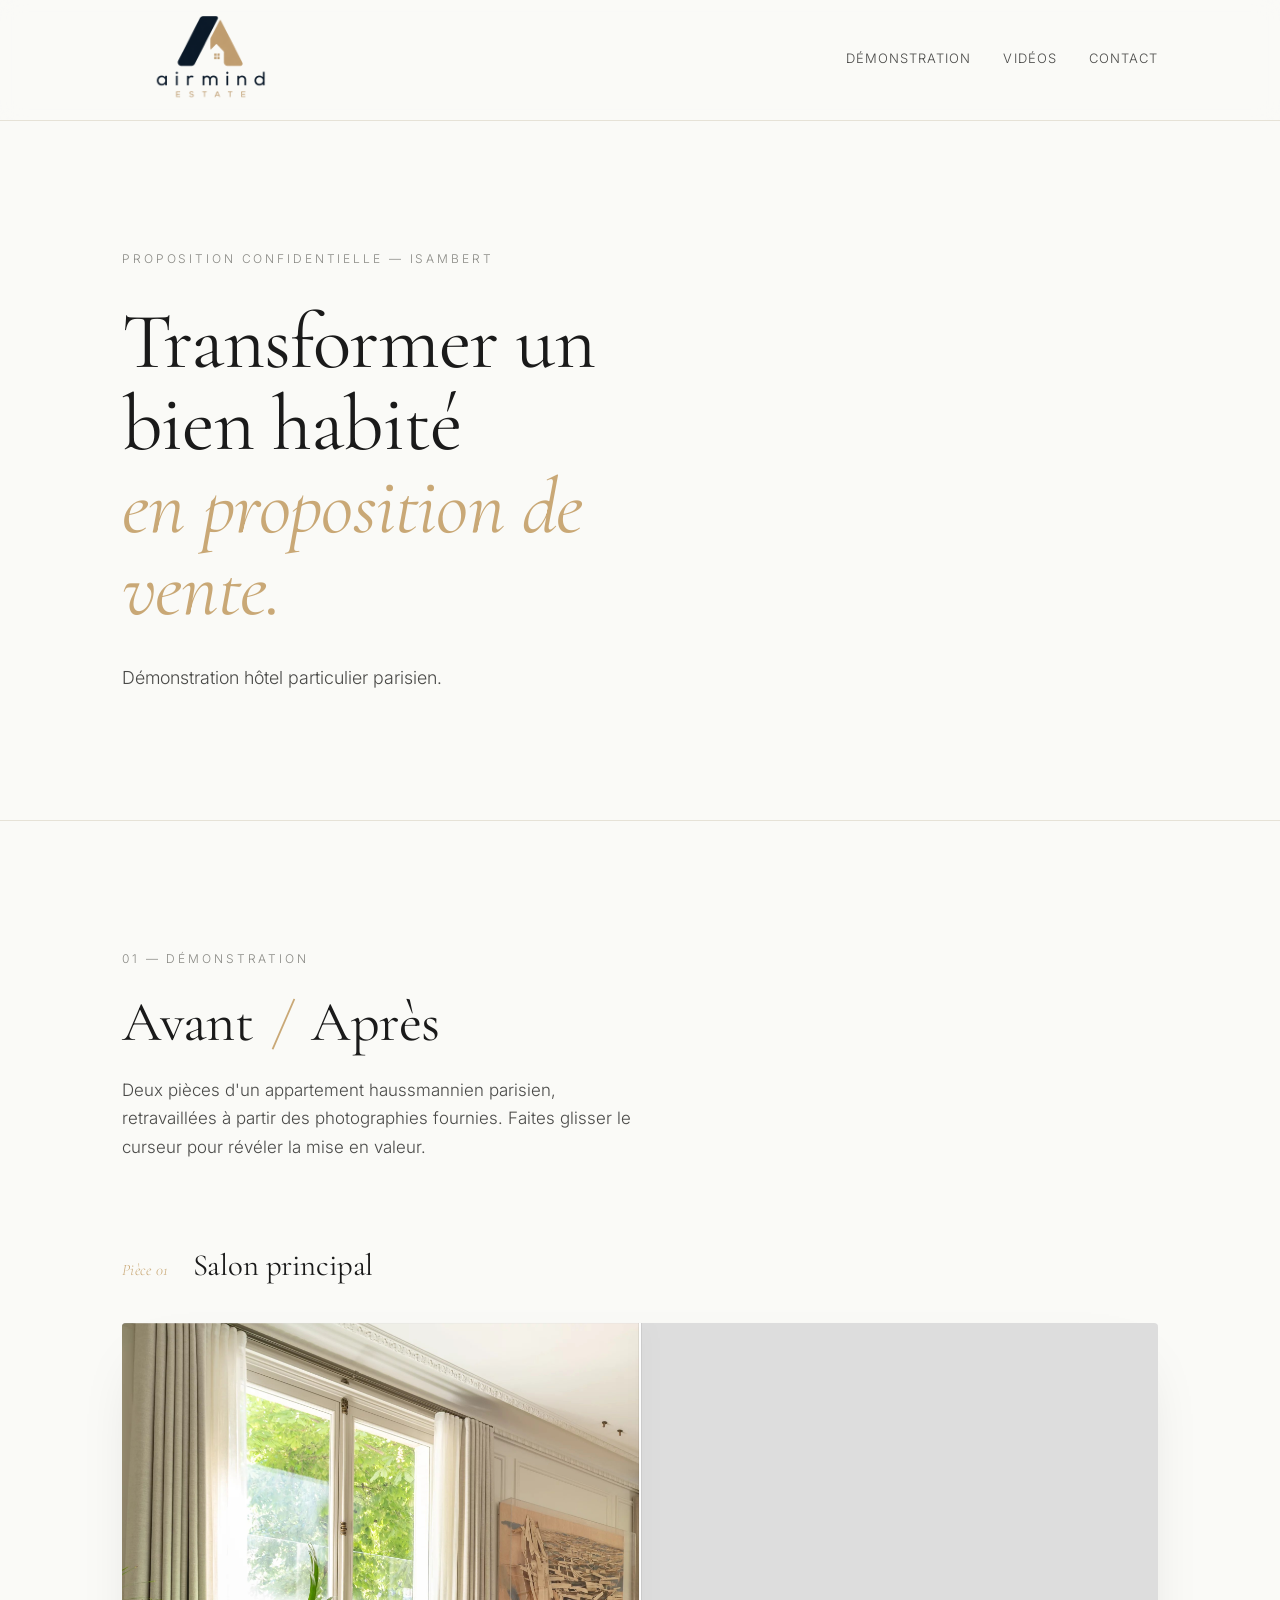
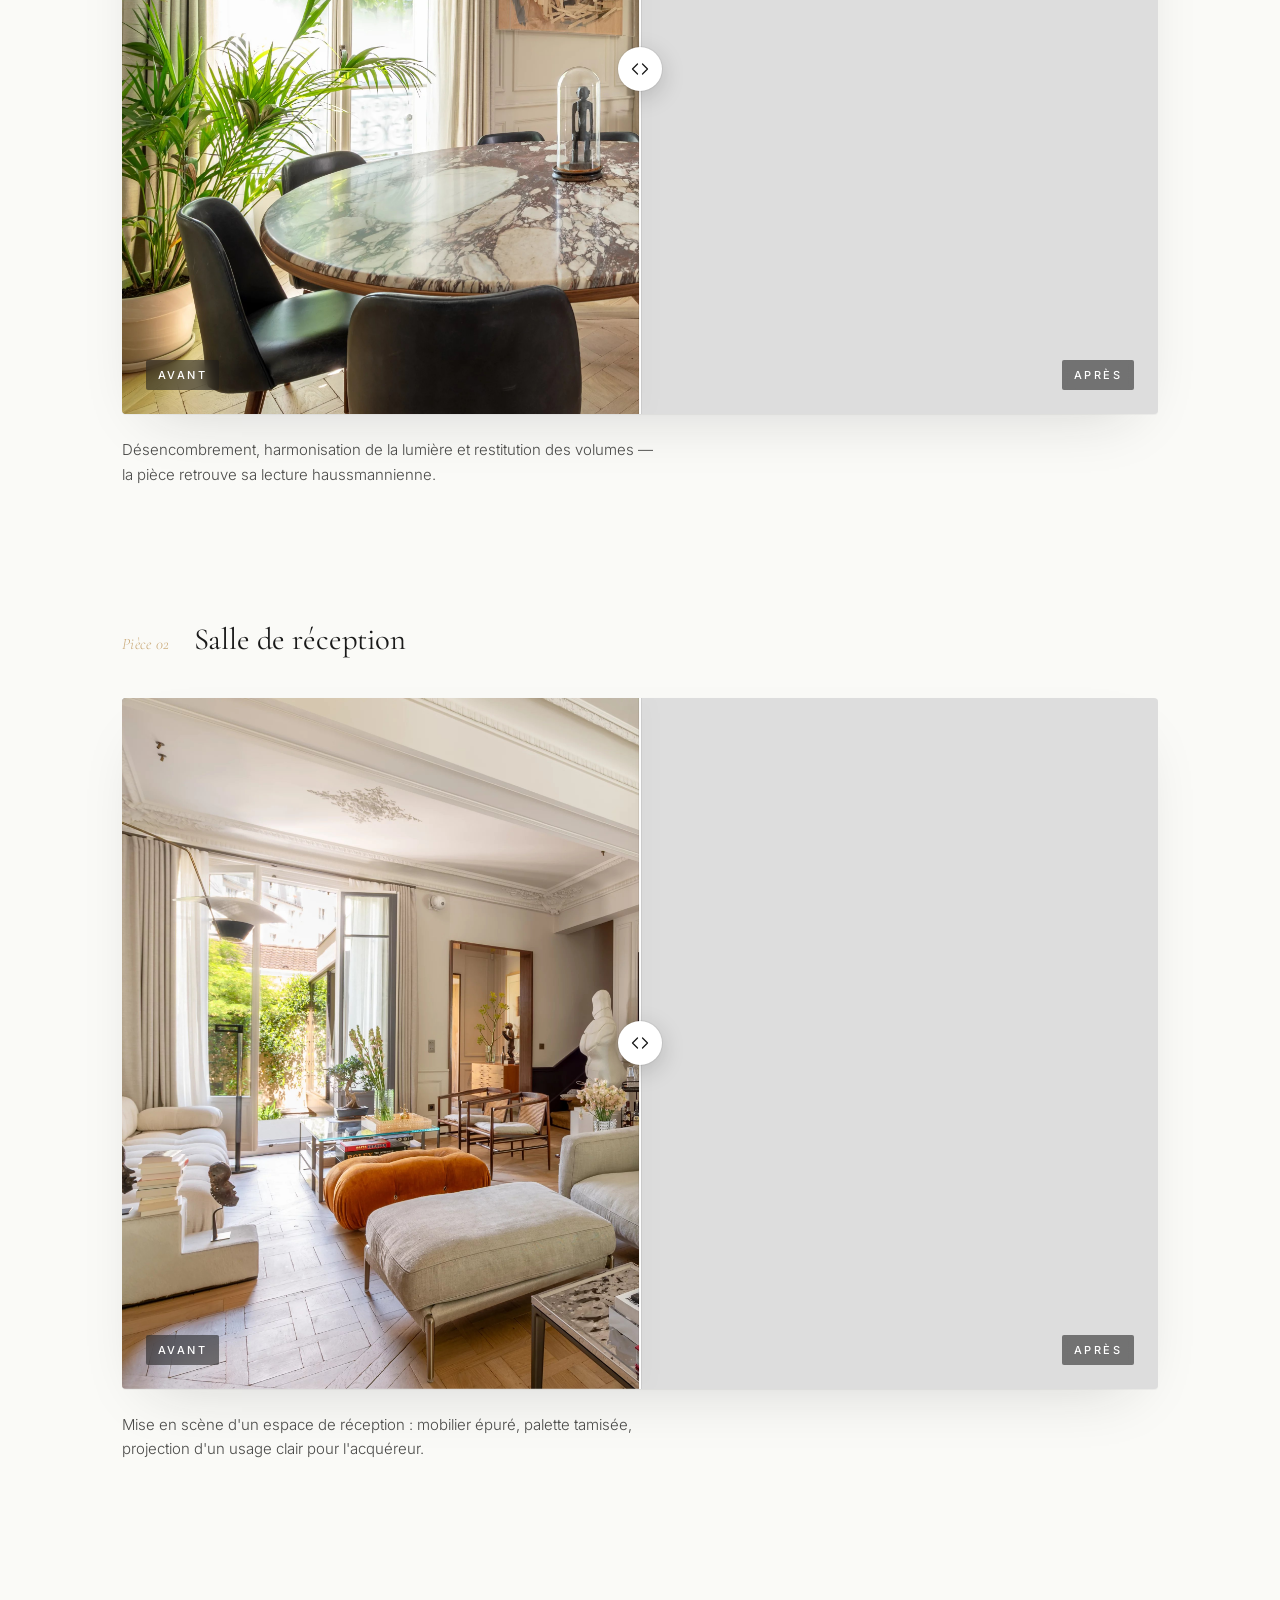
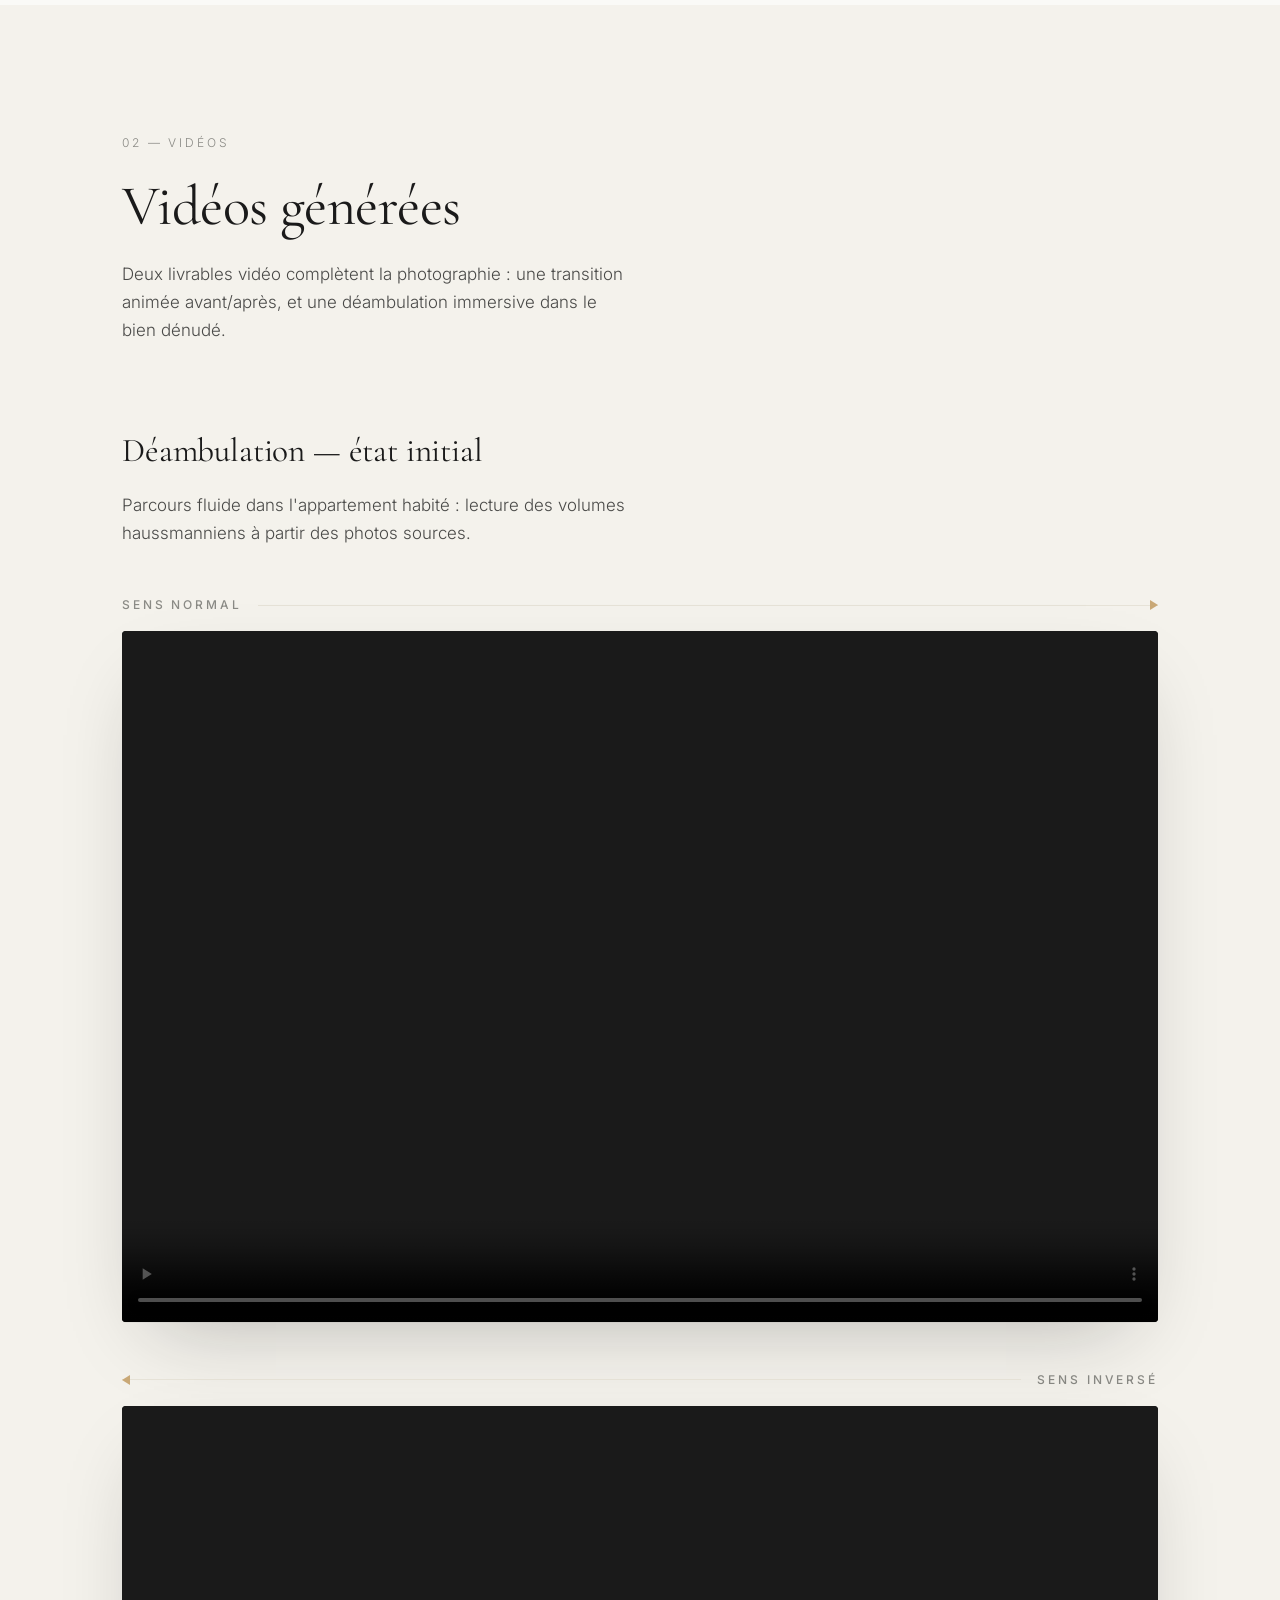
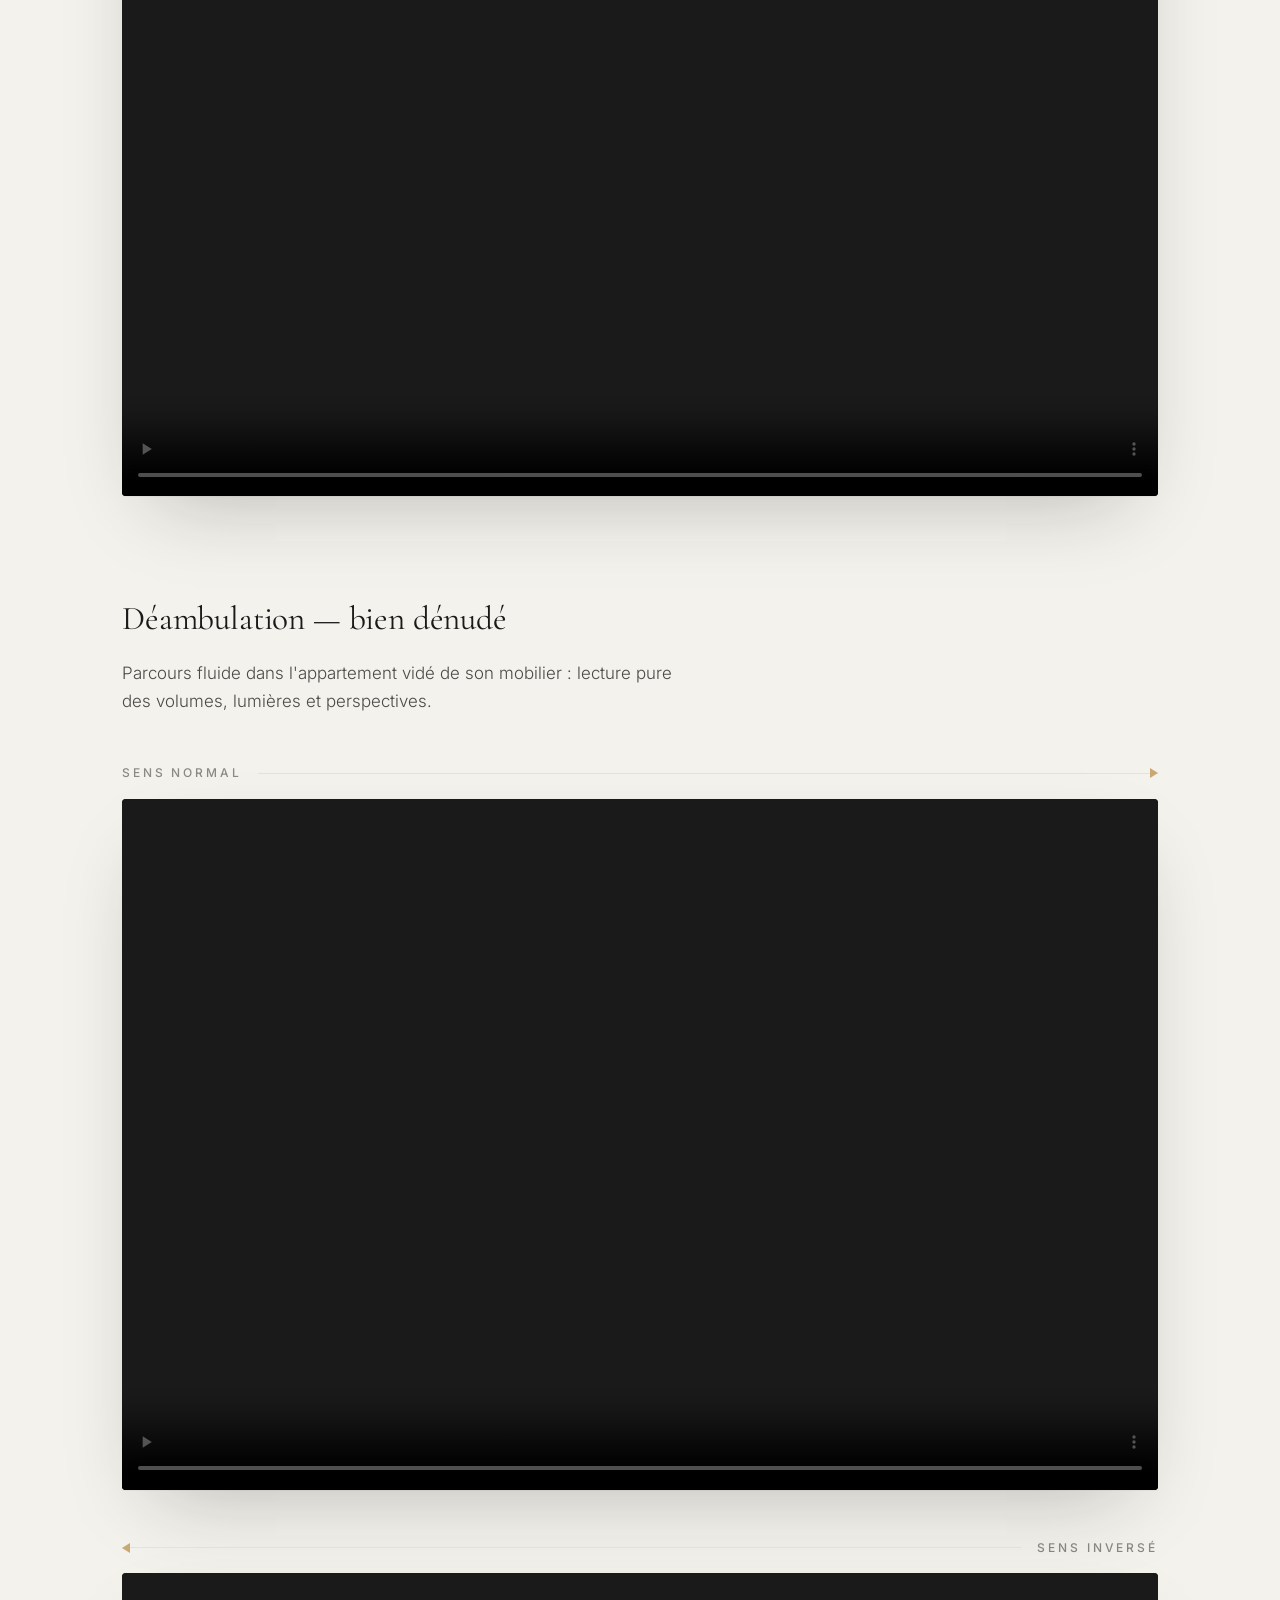
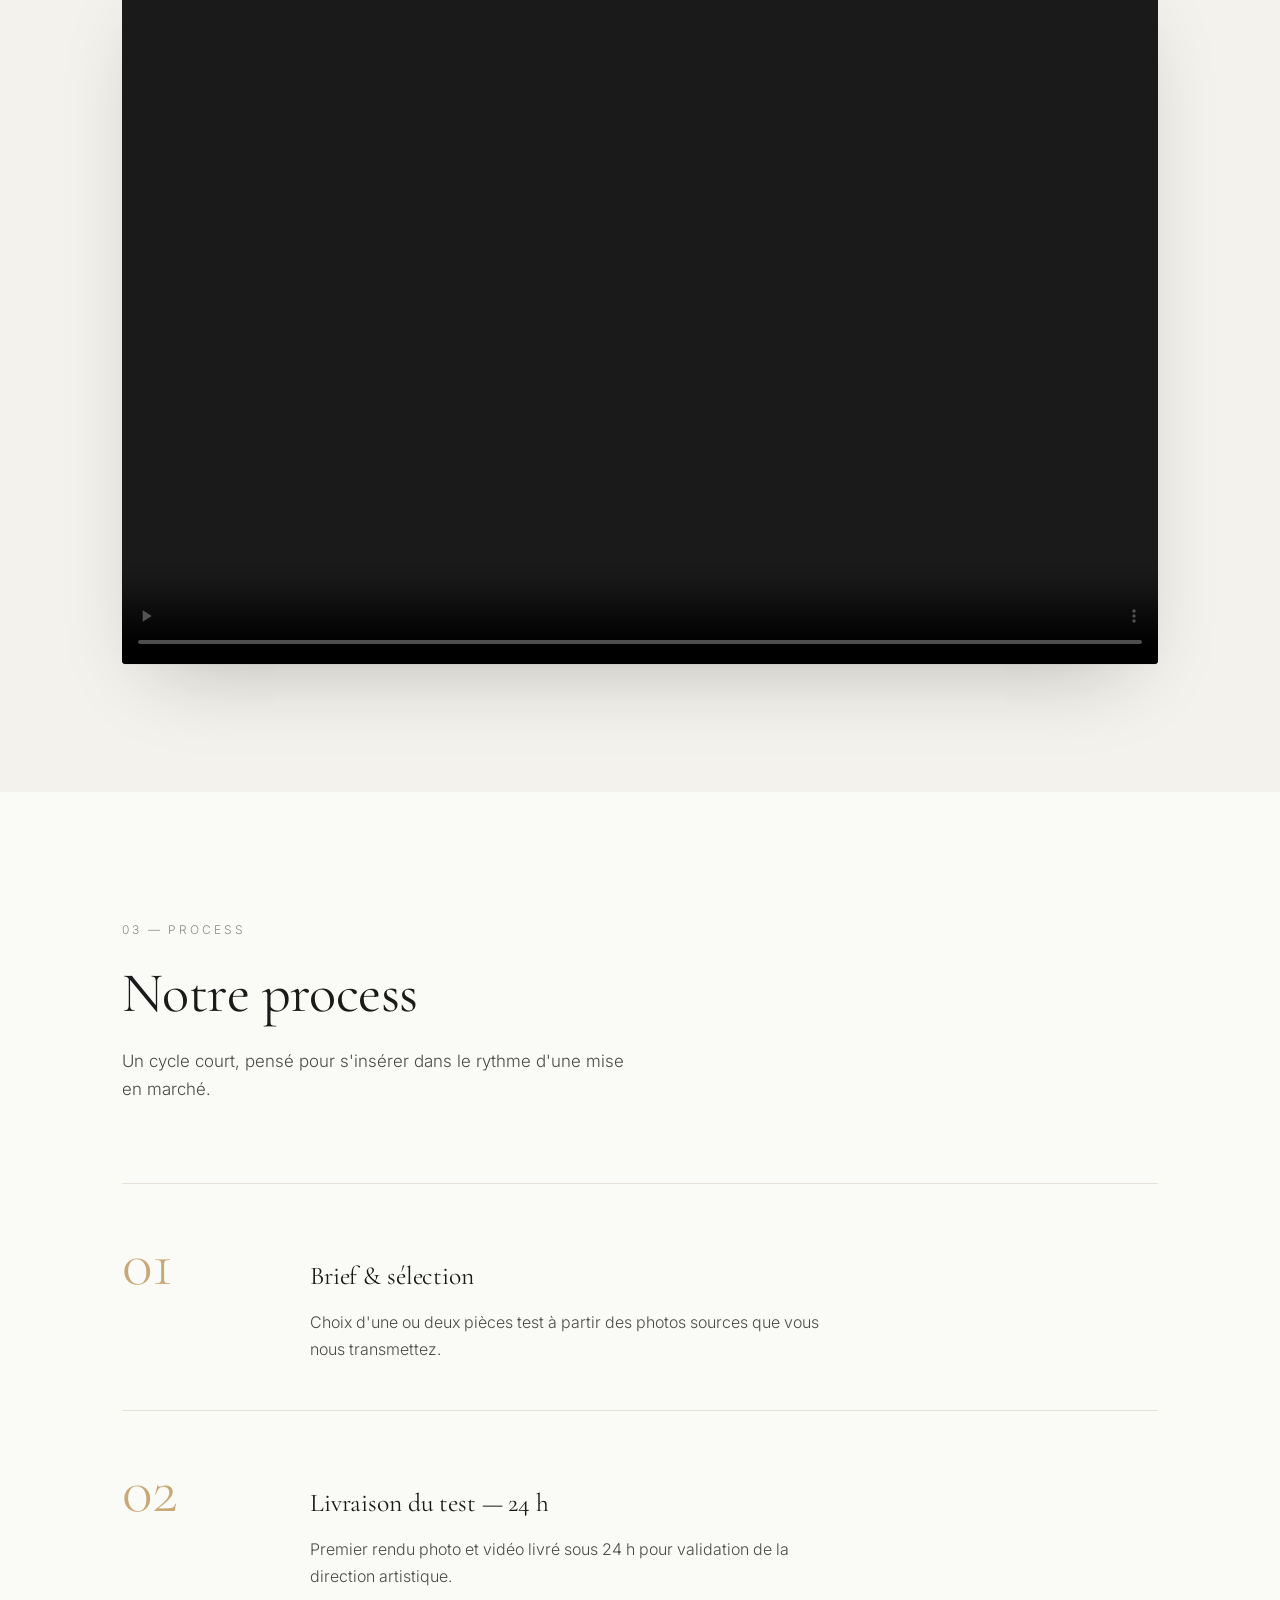
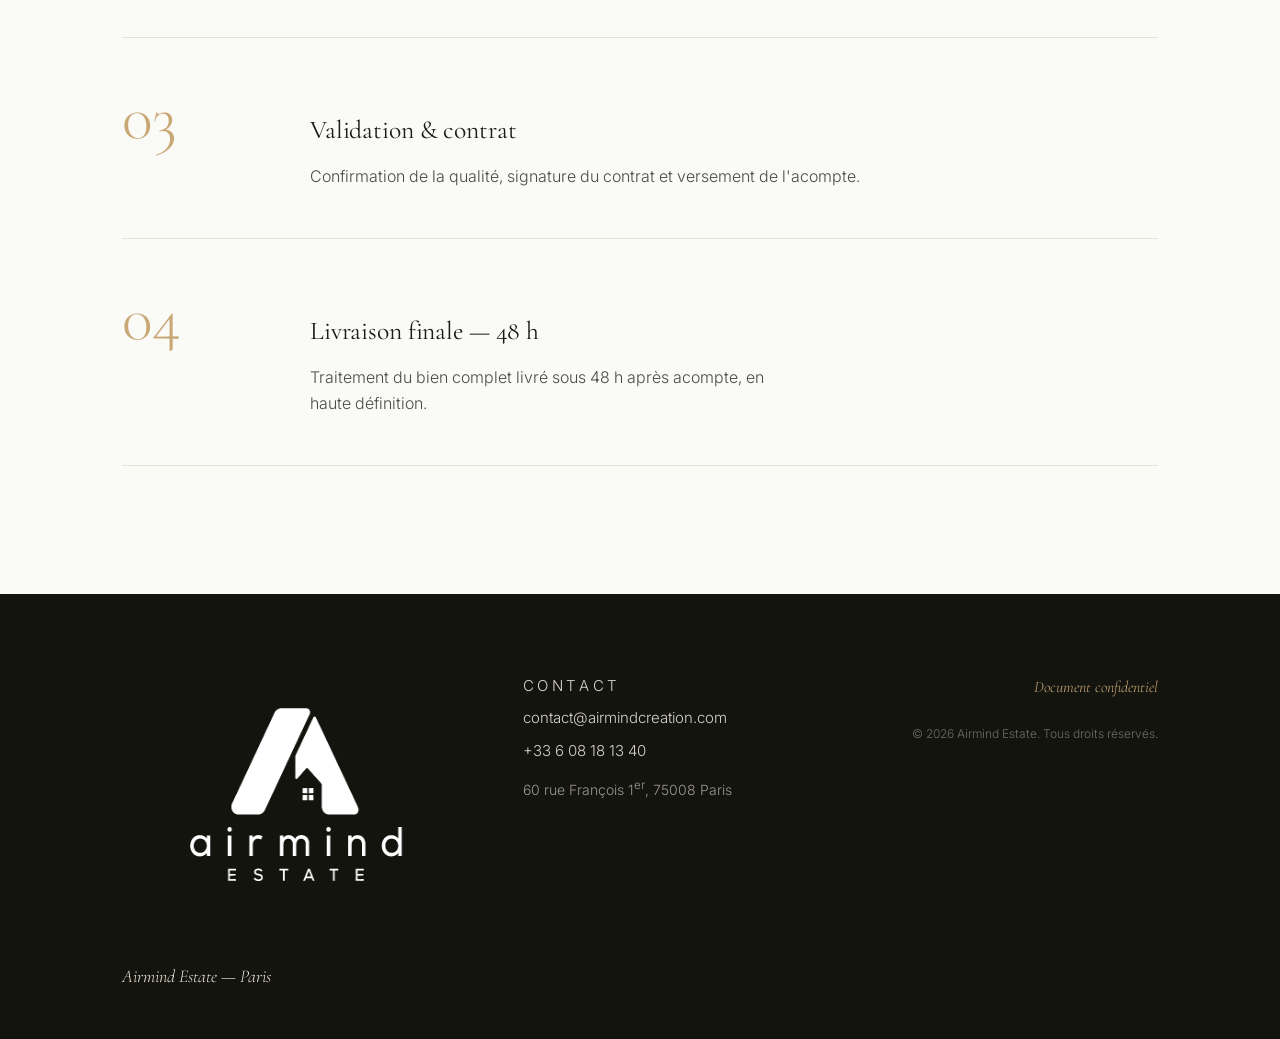
==== commit ddfbd728: "feat(videos): empilées + indicateurs de sens + ratio 3:2 (sans bord noir) - Layout passé de paires c" ====
--- a/isambert-demo/index.html
+++ b/isambert-demo/index.html
@@ -21,7 +21,7 @@
   <link rel="preconnect" href="https://fonts.gstatic.com" crossorigin />
   <link href="https://fonts.googleapis.com/css2?family=Cormorant+Garamond:wght@300;400;500;600&family=Inter:wght@300;400;500;600&display=swap" rel="stylesheet" />
 
-  <link rel="stylesheet" href="style.css?v=13" />
+  <link rel="stylesheet" href="style.css?v=14" />
 </head>
 <body>
 
@@ -145,13 +145,29 @@
       <div class="video-grid">
 
         <article class="video-card">
-          <div class="video-pair">
+          <h3 class="video-title">Déambulation — état initial</h3>
+          <p class="video-desc">
+            Parcours fluide dans l'appartement habité : lecture des volumes haussmanniens à partir des photos sources.
+          </p>
+
+          <div class="video-with-direction">
+            <div class="video-direction dir-normal" aria-hidden="true">
+              <span class="dir-label">Sens normal</span>
+              <span class="dir-line"></span>
+            </div>
             <div class="video-frame">
               <video controls preload="metadata" poster="assets/room_one_after.png" playsinline>
                 <source src="assets/before.mp4" type="video/mp4" />
                 Votre navigateur ne prend pas en charge la lecture vidéo HTML5.
               </video>
             </div>
+          </div>
+
+          <div class="video-with-direction">
+            <div class="video-direction dir-reversed" aria-hidden="true">
+              <span class="dir-line"></span>
+              <span class="dir-label">Sens inversé</span>
+            </div>
             <div class="video-frame">
               <video controls preload="metadata" poster="assets/room_one_after.png" playsinline>
                 <source src="assets/before-reversed.mp4" type="video/mp4" />
@@ -159,20 +175,32 @@
               </video>
             </div>
           </div>
-          <h3 class="video-title">Déambulation — état initial</h3>
+        </article>
+
+        <article class="video-card">
+          <h3 class="video-title">Déambulation — bien dénudé</h3>
           <p class="video-desc">
-            Parcours fluide dans l'appartement habité : lecture des volumes haussmanniens à partir des photos sources. Sens normal et sens inversé.
+            Parcours fluide dans l'appartement vidé de son mobilier : lecture pure des volumes, lumières et perspectives.
           </p>
-        </article>
-
-        <article class="video-card">
-          <div class="video-pair">
+
+          <div class="video-with-direction">
+            <div class="video-direction dir-normal" aria-hidden="true">
+              <span class="dir-label">Sens normal</span>
+              <span class="dir-line"></span>
+            </div>
             <div class="video-frame">
               <video controls preload="metadata" poster="assets/room-2-after.png" playsinline>
                 <source src="assets/after.mp4" type="video/mp4" />
                 Votre navigateur ne prend pas en charge la lecture vidéo HTML5.
               </video>
             </div>
+          </div>
+
+          <div class="video-with-direction">
+            <div class="video-direction dir-reversed" aria-hidden="true">
+              <span class="dir-line"></span>
+              <span class="dir-label">Sens inversé</span>
+            </div>
             <div class="video-frame">
               <video controls preload="metadata" poster="assets/room-2-after.png" playsinline>
                 <source src="assets/after-reversed.mp4" type="video/mp4" />
@@ -180,10 +208,6 @@
               </video>
             </div>
           </div>
-          <h3 class="video-title">Déambulation — bien dénudé</h3>
-          <p class="video-desc">
-            Parcours fluide dans l'appartement vidé de son mobilier : lecture pure des volumes, lumières et perspectives. Sens normal et sens inversé.
-          </p>
         </article>
 
       </div>
--- a/isambert-demo/style.css
+++ b/isambert-demo/style.css
@@ -373,32 +373,79 @@
 
 .video-card { display: flex; flex-direction: column; }
 
-.video-pair {
-  display: grid;
-  grid-template-columns: 1fr 1fr;
+/* Titre / description placés AVANT les vidéos dans le card */
+.video-card .video-title { order: -2; }
+.video-card .video-desc  { order: -1; margin-bottom: var(--space-12); }
+
+/* Bloc « indicateur de sens + vidéo », empilés verticalement */
+.video-with-direction {
+  margin-bottom: var(--space-12);
+}
+.video-with-direction:last-child { margin-bottom: 0; }
+
+.video-direction {
+  display: flex;
+  align-items: center;
   gap: var(--space-4);
-  margin-bottom: var(--space-8);
-}
-
-.video-pair .video-frame {
-  margin-bottom: 0;
+  margin-bottom: var(--space-4);
+  font-size: 0.75rem;
+  letter-spacing: 0.24em;
+  text-transform: uppercase;
+  color: var(--color-ink-mute);
+  font-weight: 500;
+}
+
+.dir-label { flex-shrink: 0; }
+
+.dir-line {
+  flex: 1;
+  height: 1px;
+  background: var(--color-rule);
+  position: relative;
+}
+
+/* Flèche pointant vers la droite (sens normal) */
+.dir-normal .dir-line::after {
+  content: "";
+  position: absolute;
+  right: 0;
+  top: 50%;
+  width: 0;
+  height: 0;
+  border-top: 5px solid transparent;
+  border-bottom: 5px solid transparent;
+  border-left: 8px solid var(--color-accent);
+  transform: translateY(-50%);
+}
+
+/* Flèche pointant vers la gauche (sens inversé) */
+.dir-reversed .dir-line::before {
+  content: "";
+  position: absolute;
+  left: 0;
+  top: 50%;
+  width: 0;
+  height: 0;
+  border-top: 5px solid transparent;
+  border-bottom: 5px solid transparent;
+  border-right: 8px solid var(--color-accent);
+  transform: translateY(-50%);
 }
 
 .video-frame {
   position: relative;
   width: 100%;
-  aspect-ratio: 16 / 9;
+  aspect-ratio: 3 / 2;
   background: #1a1a1a;
   overflow: hidden;
   border-radius: var(--radius-md);
   box-shadow: 0 1px 0 rgba(0,0,0,0.04), 0 32px 80px -32px rgba(26,26,26,0.28);
-  margin-bottom: var(--space-8);
 }
 
 .video-frame video {
   width: 100%;
   height: 100%;
-  object-fit: contain;
+  object-fit: cover;
   background: #1a1a1a;
 }
 
@@ -590,9 +637,8 @@
     gap: var(--space-16);
   }
 
-  .video-pair {
-    grid-template-columns: 1fr;
-    gap: var(--space-3);
+  .video-with-direction {
+    margin-bottom: var(--space-8);
   }
 
   .process-step {
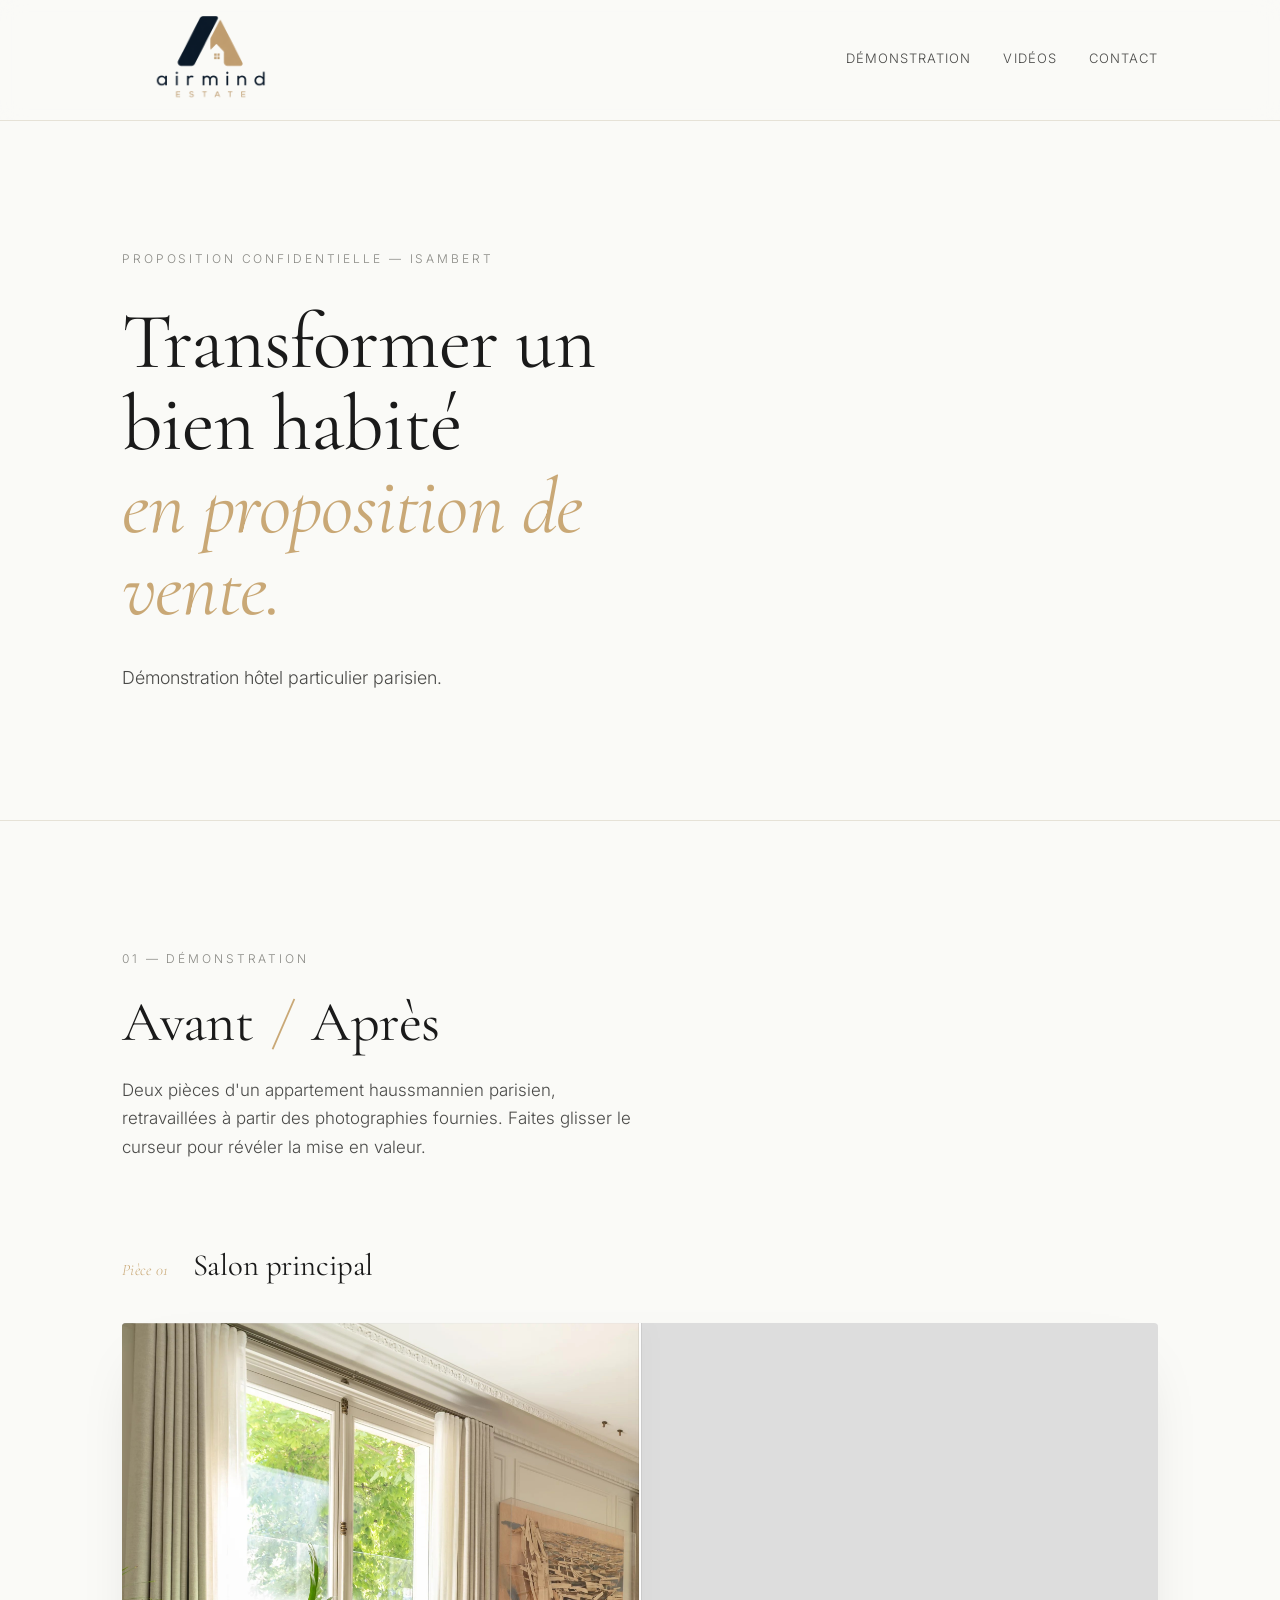
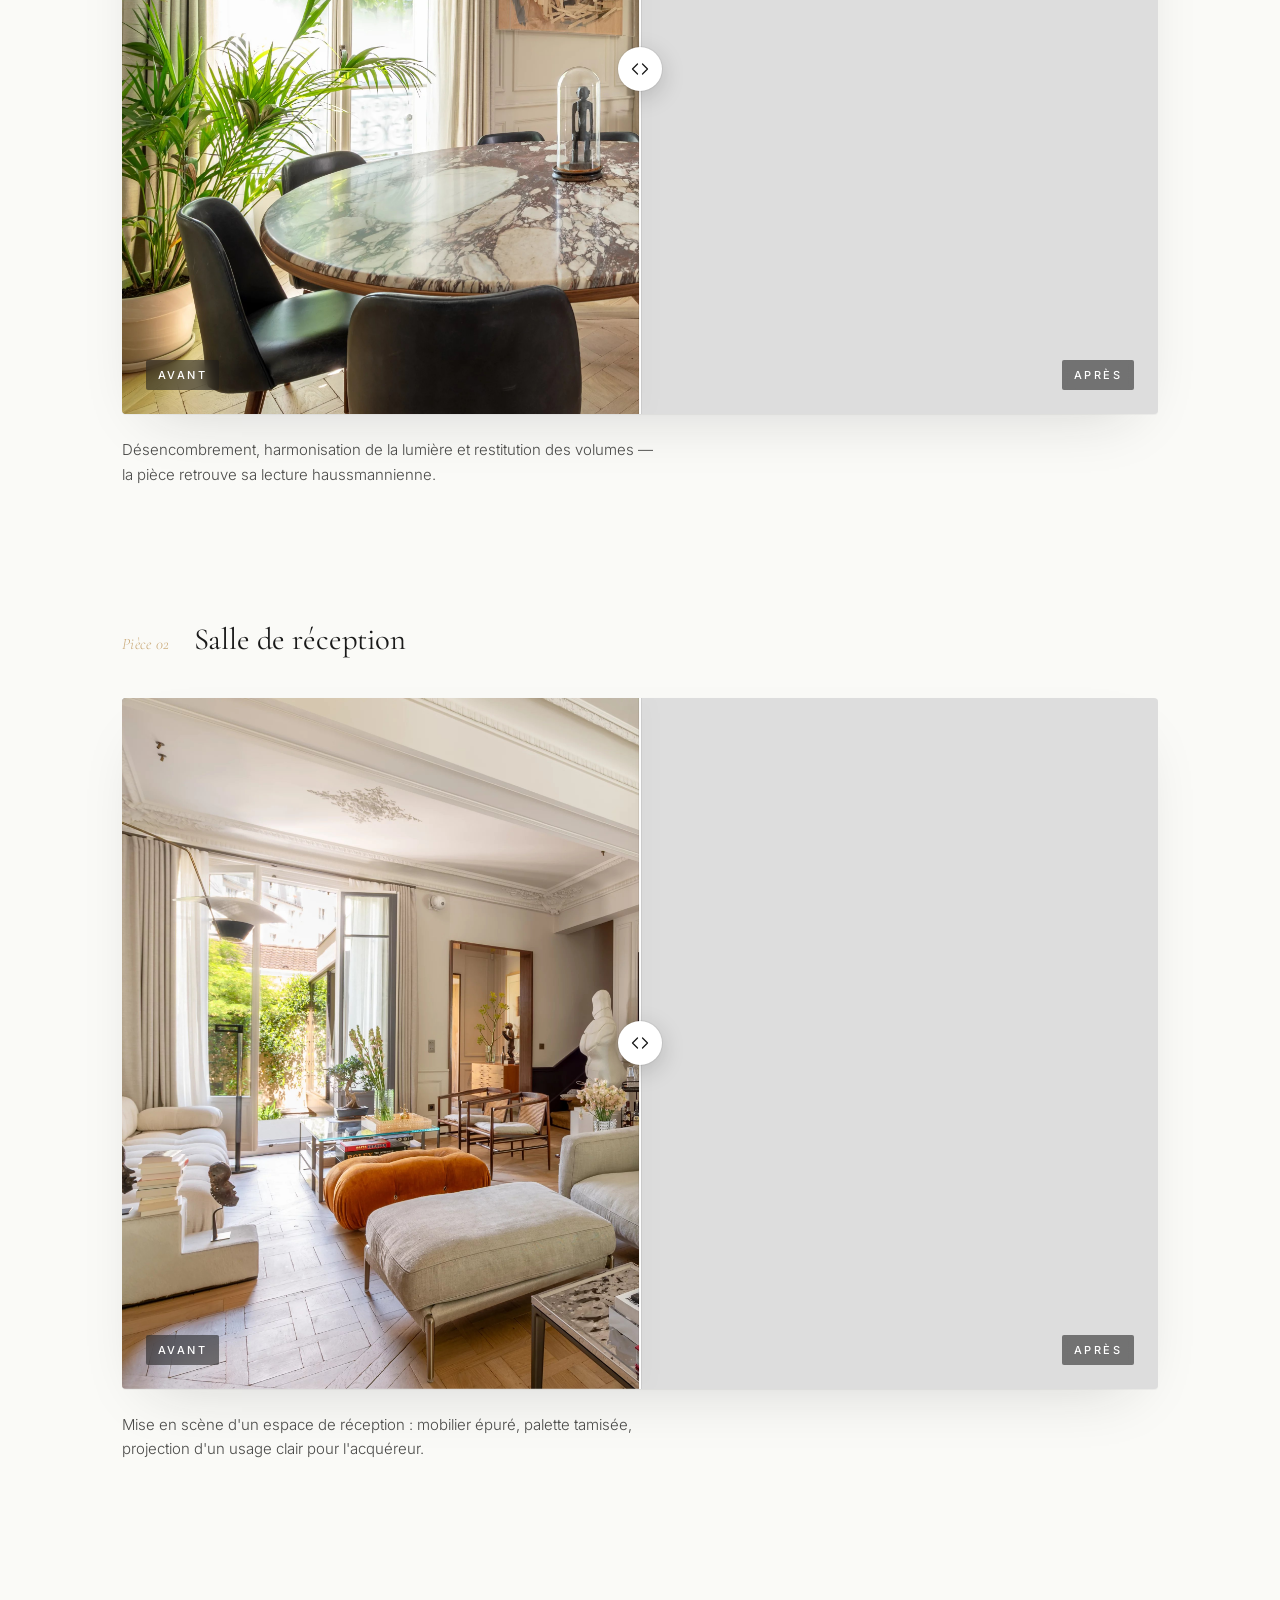
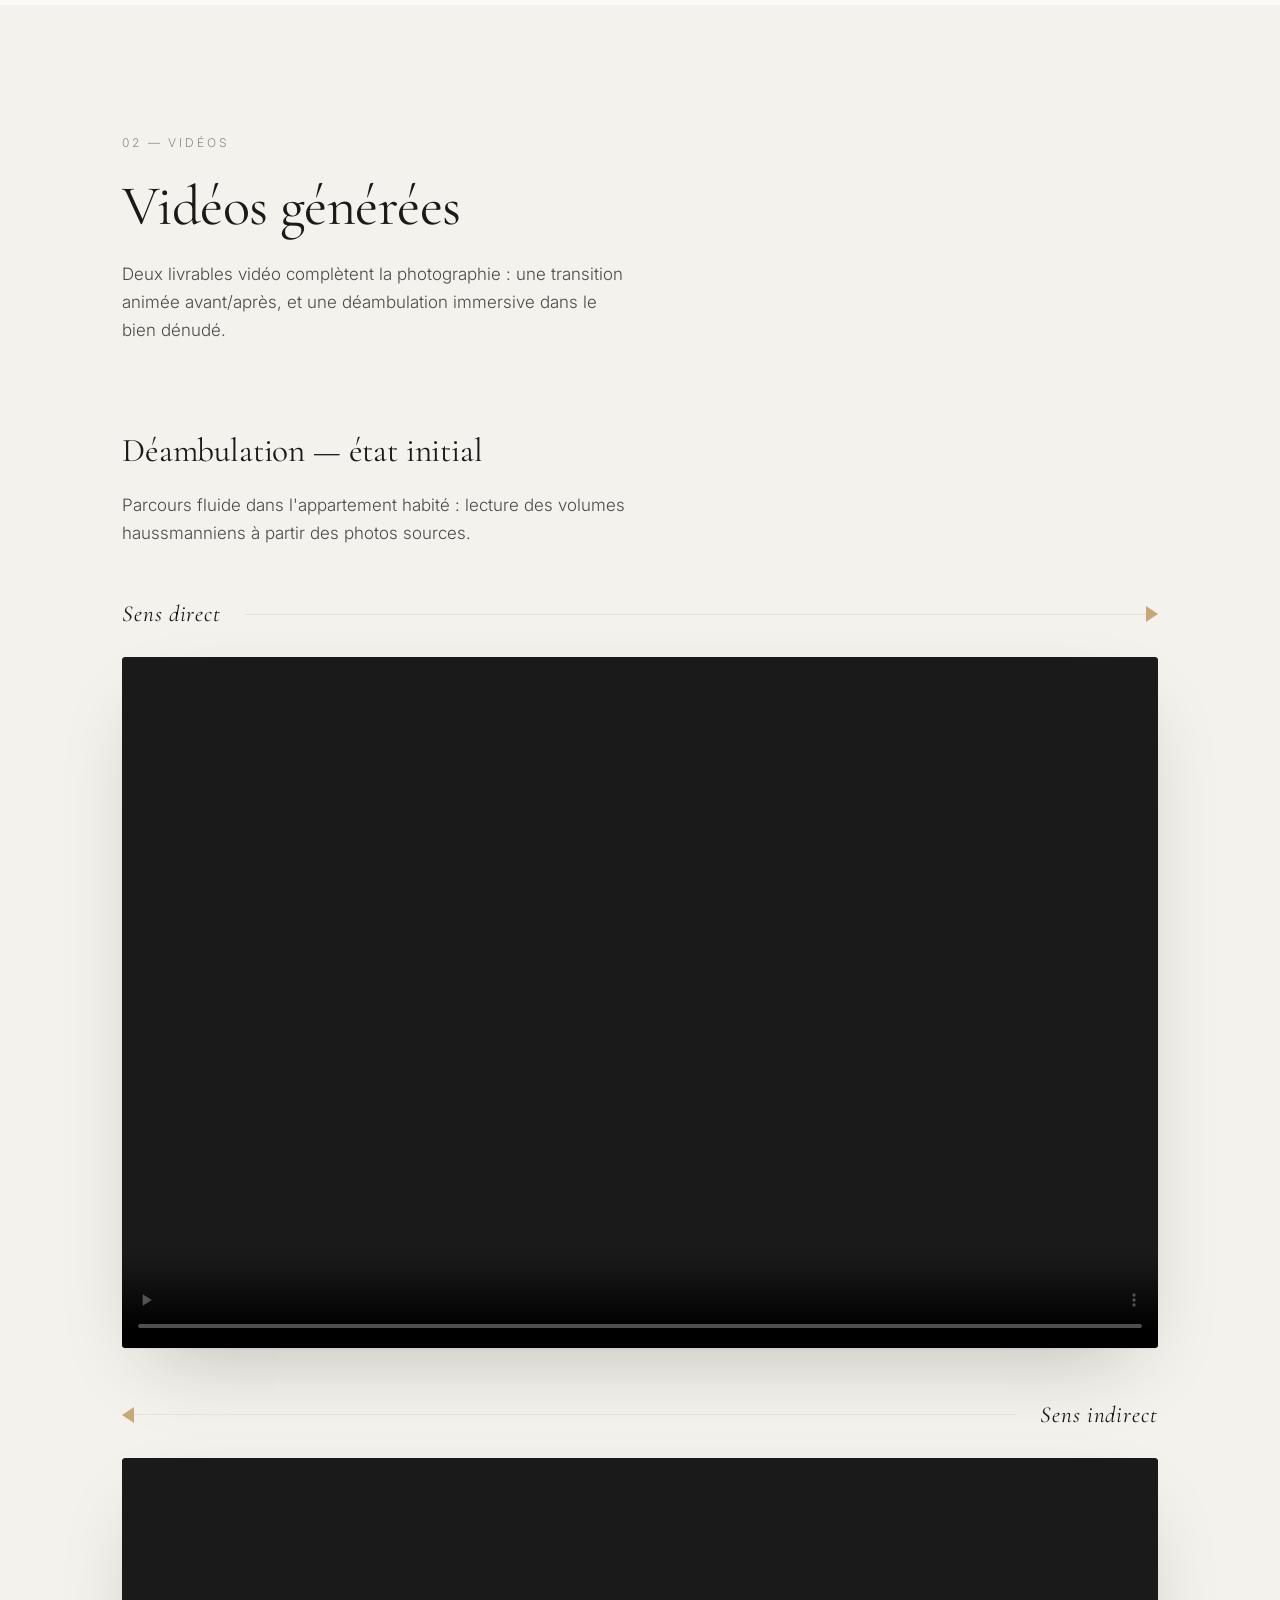
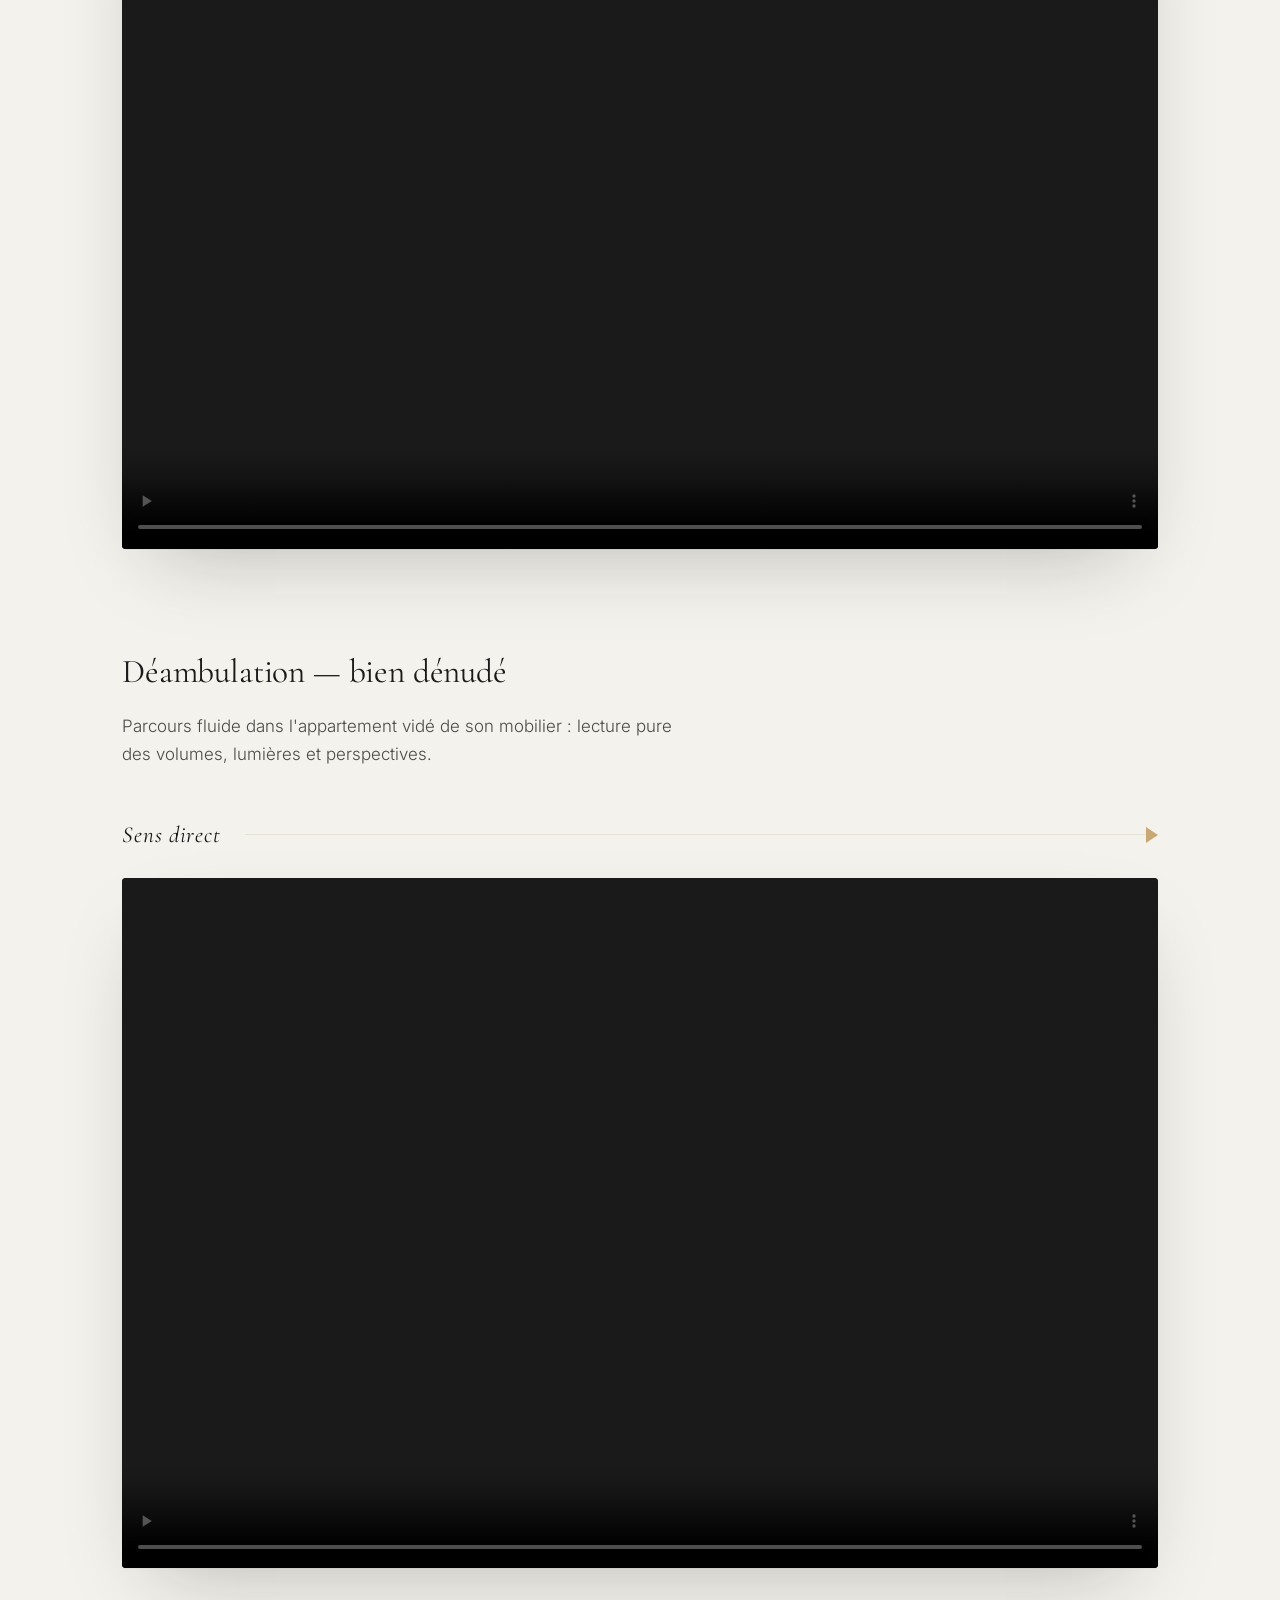
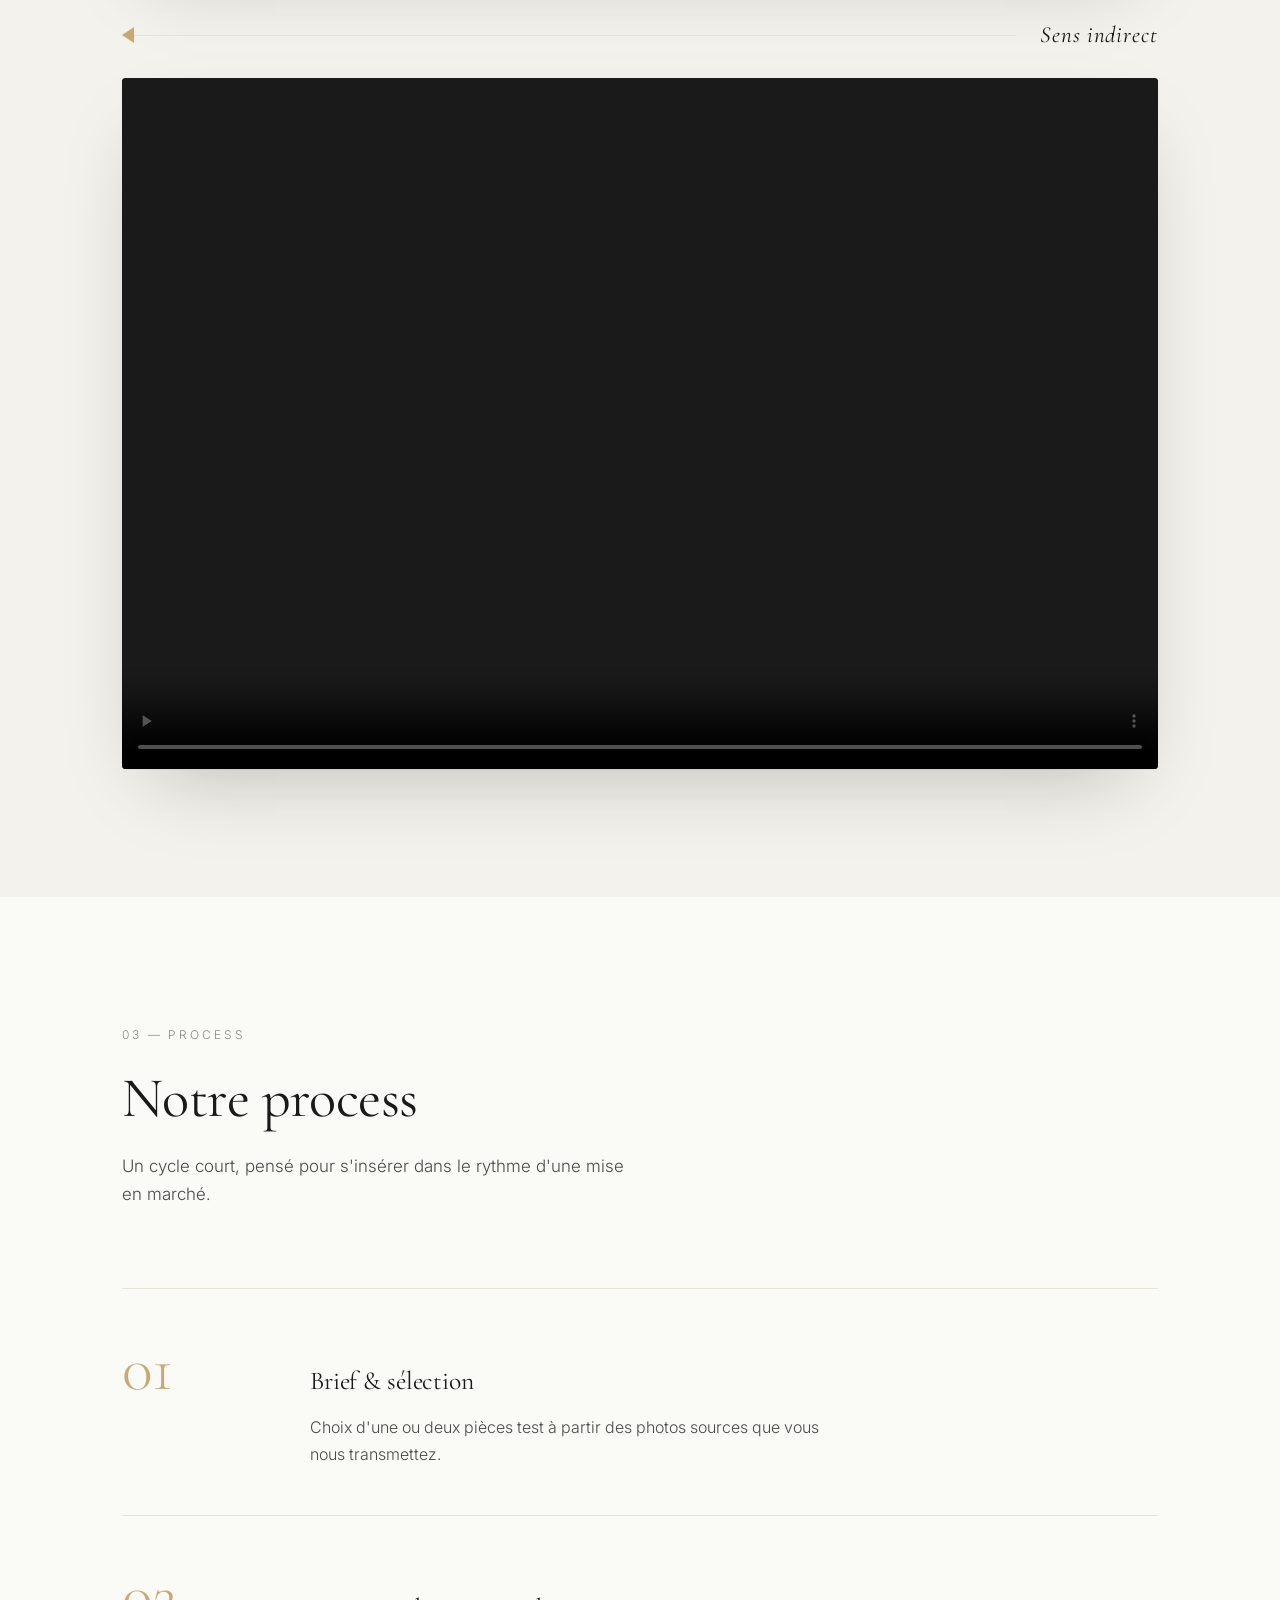
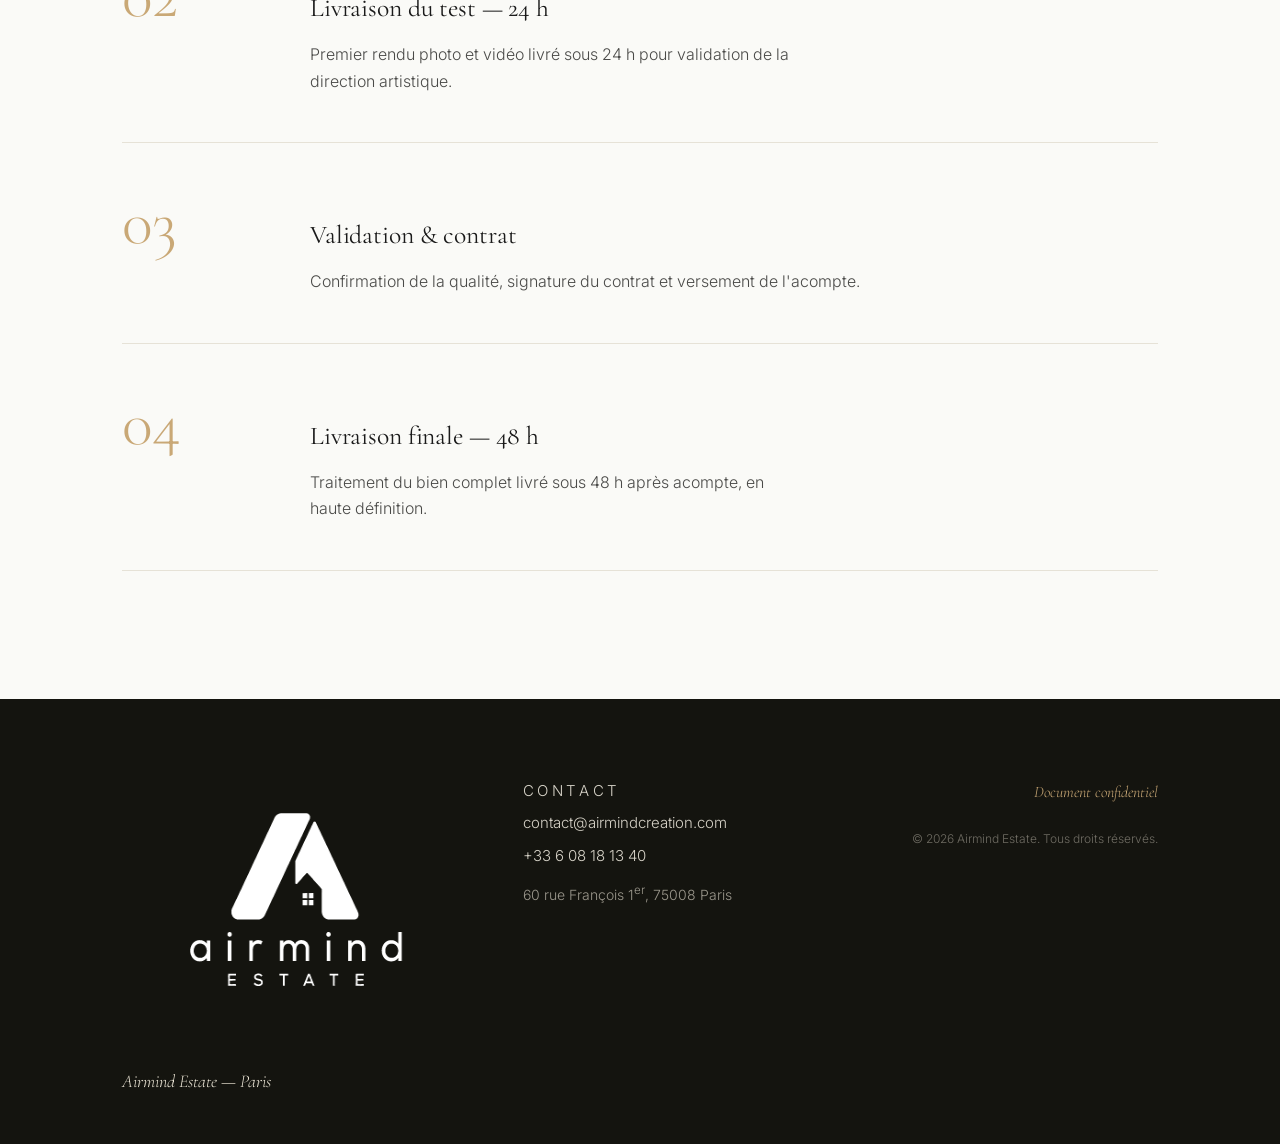
==== commit 037f9a1c: "style(videos): renomme « direct/indirect » et agrandit les indicateurs - « Sens normal » → « Sens di" ====
--- a/isambert-demo/index.html
+++ b/isambert-demo/index.html
@@ -21,7 +21,7 @@
   <link rel="preconnect" href="https://fonts.gstatic.com" crossorigin />
   <link href="https://fonts.googleapis.com/css2?family=Cormorant+Garamond:wght@300;400;500;600&family=Inter:wght@300;400;500;600&display=swap" rel="stylesheet" />
 
-  <link rel="stylesheet" href="style.css?v=14" />
+  <link rel="stylesheet" href="style.css?v=15" />
 </head>
 <body>
 
@@ -152,7 +152,7 @@
 
           <div class="video-with-direction">
             <div class="video-direction dir-normal" aria-hidden="true">
-              <span class="dir-label">Sens normal</span>
+              <span class="dir-label">Sens direct</span>
               <span class="dir-line"></span>
             </div>
             <div class="video-frame">
@@ -166,7 +166,7 @@
           <div class="video-with-direction">
             <div class="video-direction dir-reversed" aria-hidden="true">
               <span class="dir-line"></span>
-              <span class="dir-label">Sens inversé</span>
+              <span class="dir-label">Sens indirect</span>
             </div>
             <div class="video-frame">
               <video controls preload="metadata" poster="assets/room_one_after.png" playsinline>
@@ -185,7 +185,7 @@
 
           <div class="video-with-direction">
             <div class="video-direction dir-normal" aria-hidden="true">
-              <span class="dir-label">Sens normal</span>
+              <span class="dir-label">Sens direct</span>
               <span class="dir-line"></span>
             </div>
             <div class="video-frame">
@@ -199,7 +199,7 @@
           <div class="video-with-direction">
             <div class="video-direction dir-reversed" aria-hidden="true">
               <span class="dir-line"></span>
-              <span class="dir-label">Sens inversé</span>
+              <span class="dir-label">Sens indirect</span>
             </div>
             <div class="video-frame">
               <video controls preload="metadata" poster="assets/room-2-after.png" playsinline>
--- a/isambert-demo/style.css
+++ b/isambert-demo/style.css
@@ -386,13 +386,15 @@
 .video-direction {
   display: flex;
   align-items: center;
-  gap: var(--space-4);
-  margin-bottom: var(--space-4);
-  font-size: 0.75rem;
-  letter-spacing: 0.24em;
-  text-transform: uppercase;
-  color: var(--color-ink-mute);
-  font-weight: 500;
+  gap: var(--space-6);
+  margin-bottom: var(--space-6);
+  font-family: var(--font-serif);
+  font-size: clamp(1.25rem, 1.8vw, 1.625rem);
+  font-style: italic;
+  letter-spacing: 0.04em;
+  color: var(--color-ink);
+  font-weight: 400;
+  text-transform: none;
 }
 
 .dir-label { flex-shrink: 0; }
@@ -412,13 +414,13 @@
   top: 50%;
   width: 0;
   height: 0;
-  border-top: 5px solid transparent;
-  border-bottom: 5px solid transparent;
-  border-left: 8px solid var(--color-accent);
+  border-top: 8px solid transparent;
+  border-bottom: 8px solid transparent;
+  border-left: 12px solid var(--color-accent);
   transform: translateY(-50%);
 }
 
-/* Flèche pointant vers la gauche (sens inversé) */
+/* Flèche pointant vers la gauche (sens indirect) */
 .dir-reversed .dir-line::before {
   content: "";
   position: absolute;
@@ -426,9 +428,9 @@
   top: 50%;
   width: 0;
   height: 0;
-  border-top: 5px solid transparent;
-  border-bottom: 5px solid transparent;
-  border-right: 8px solid var(--color-accent);
+  border-top: 8px solid transparent;
+  border-bottom: 8px solid transparent;
+  border-right: 12px solid var(--color-accent);
   transform: translateY(-50%);
 }
 
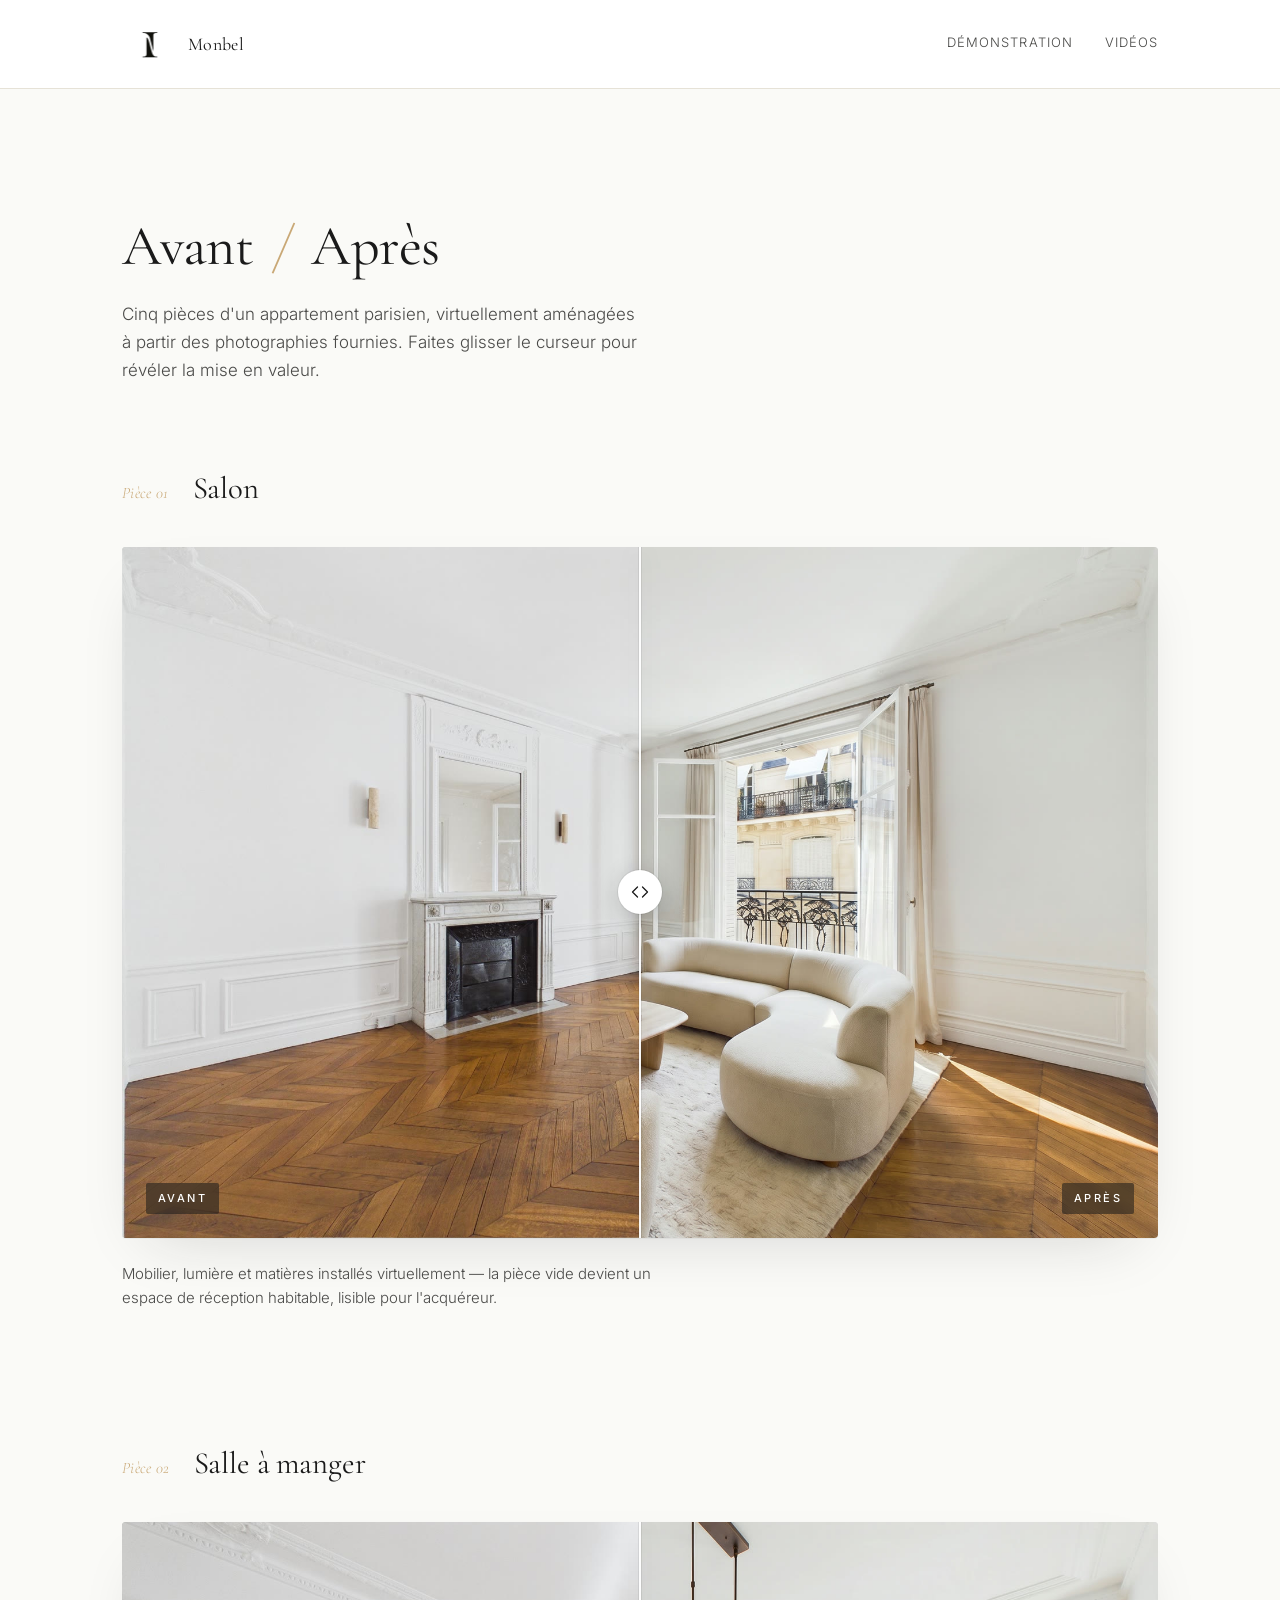
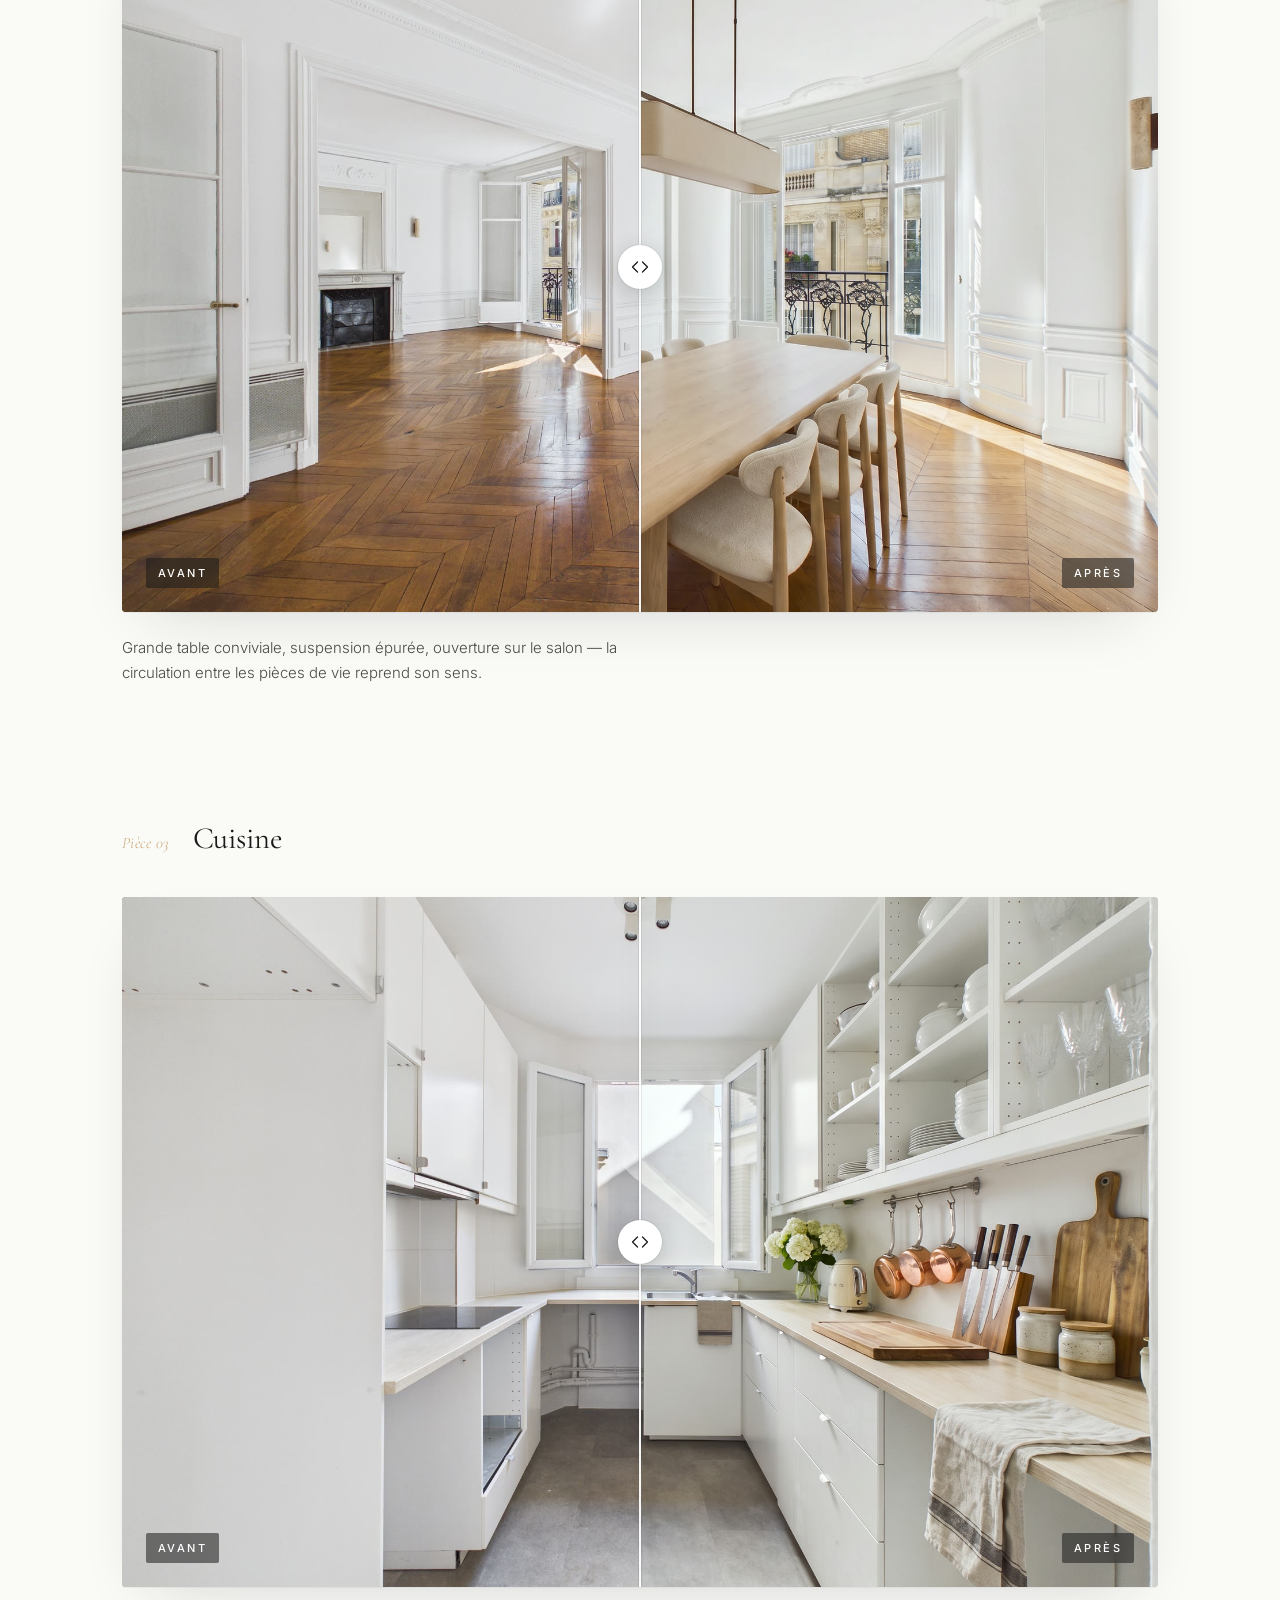
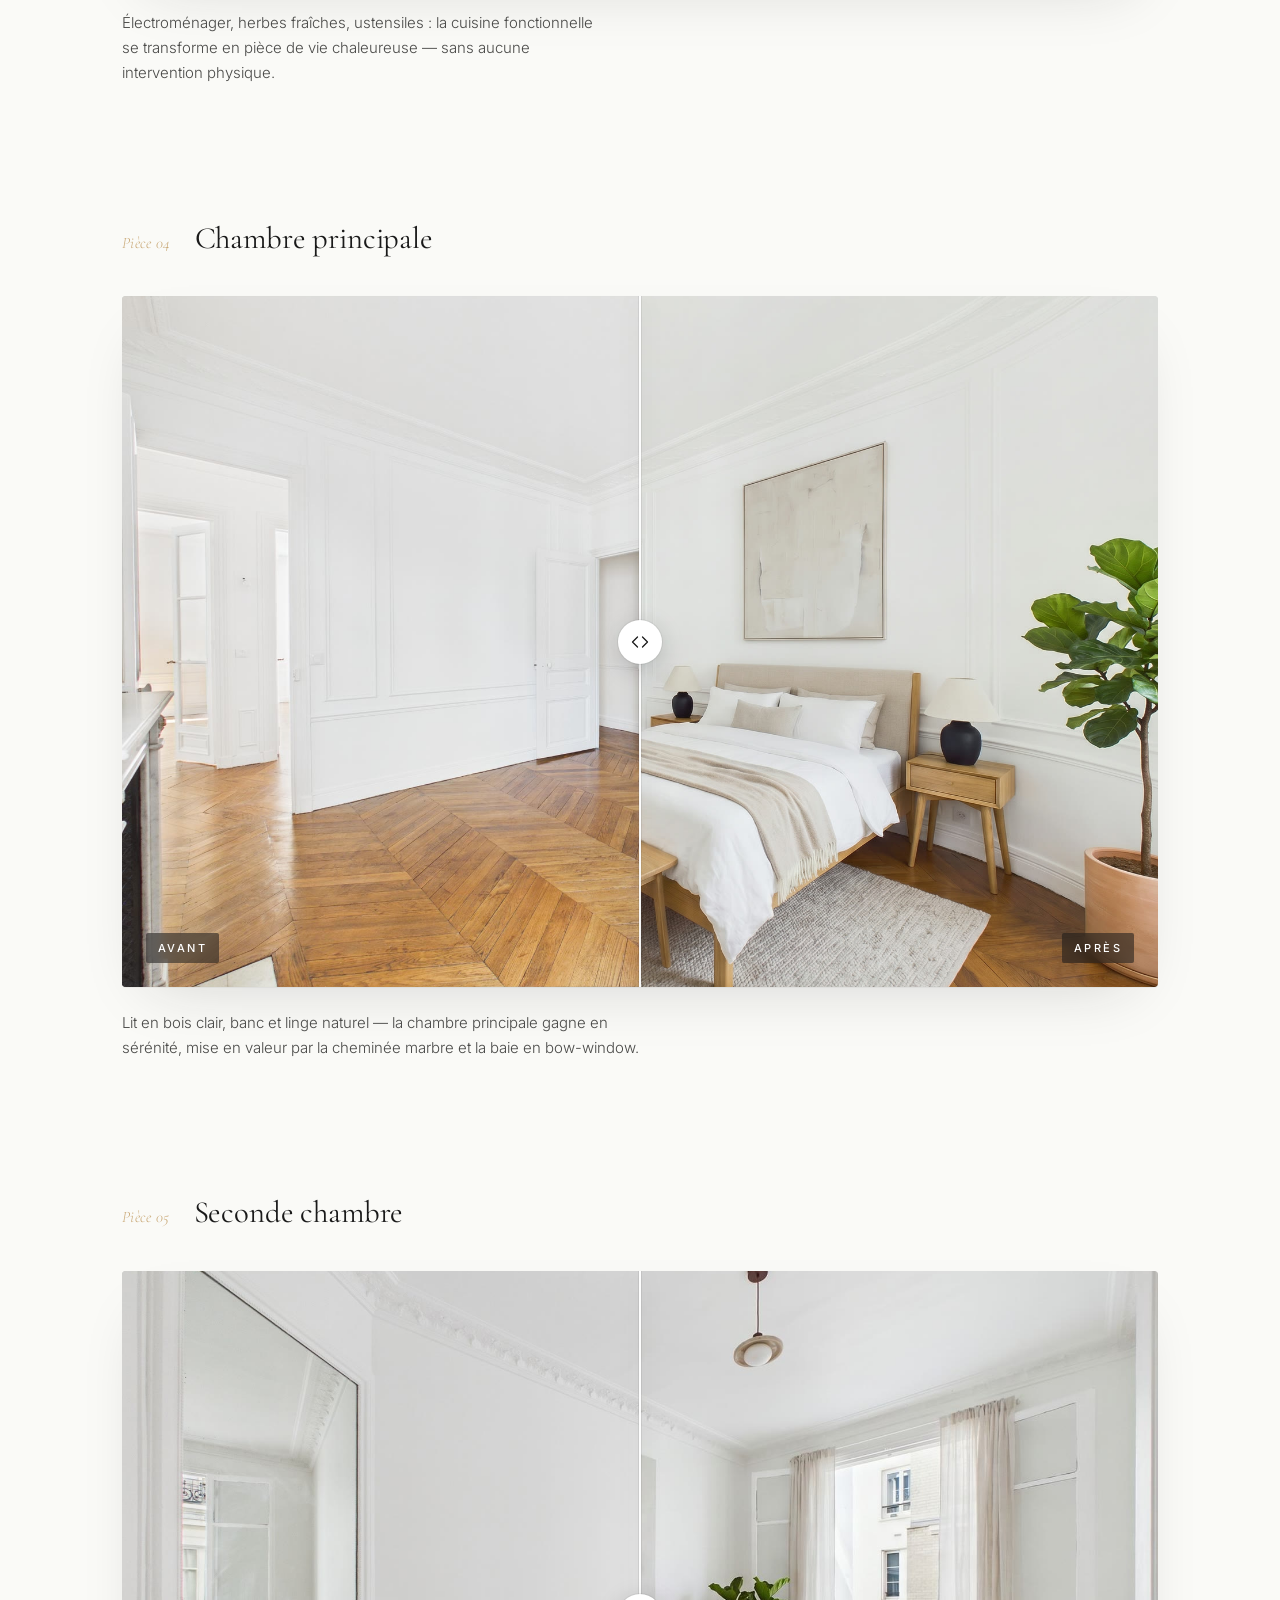
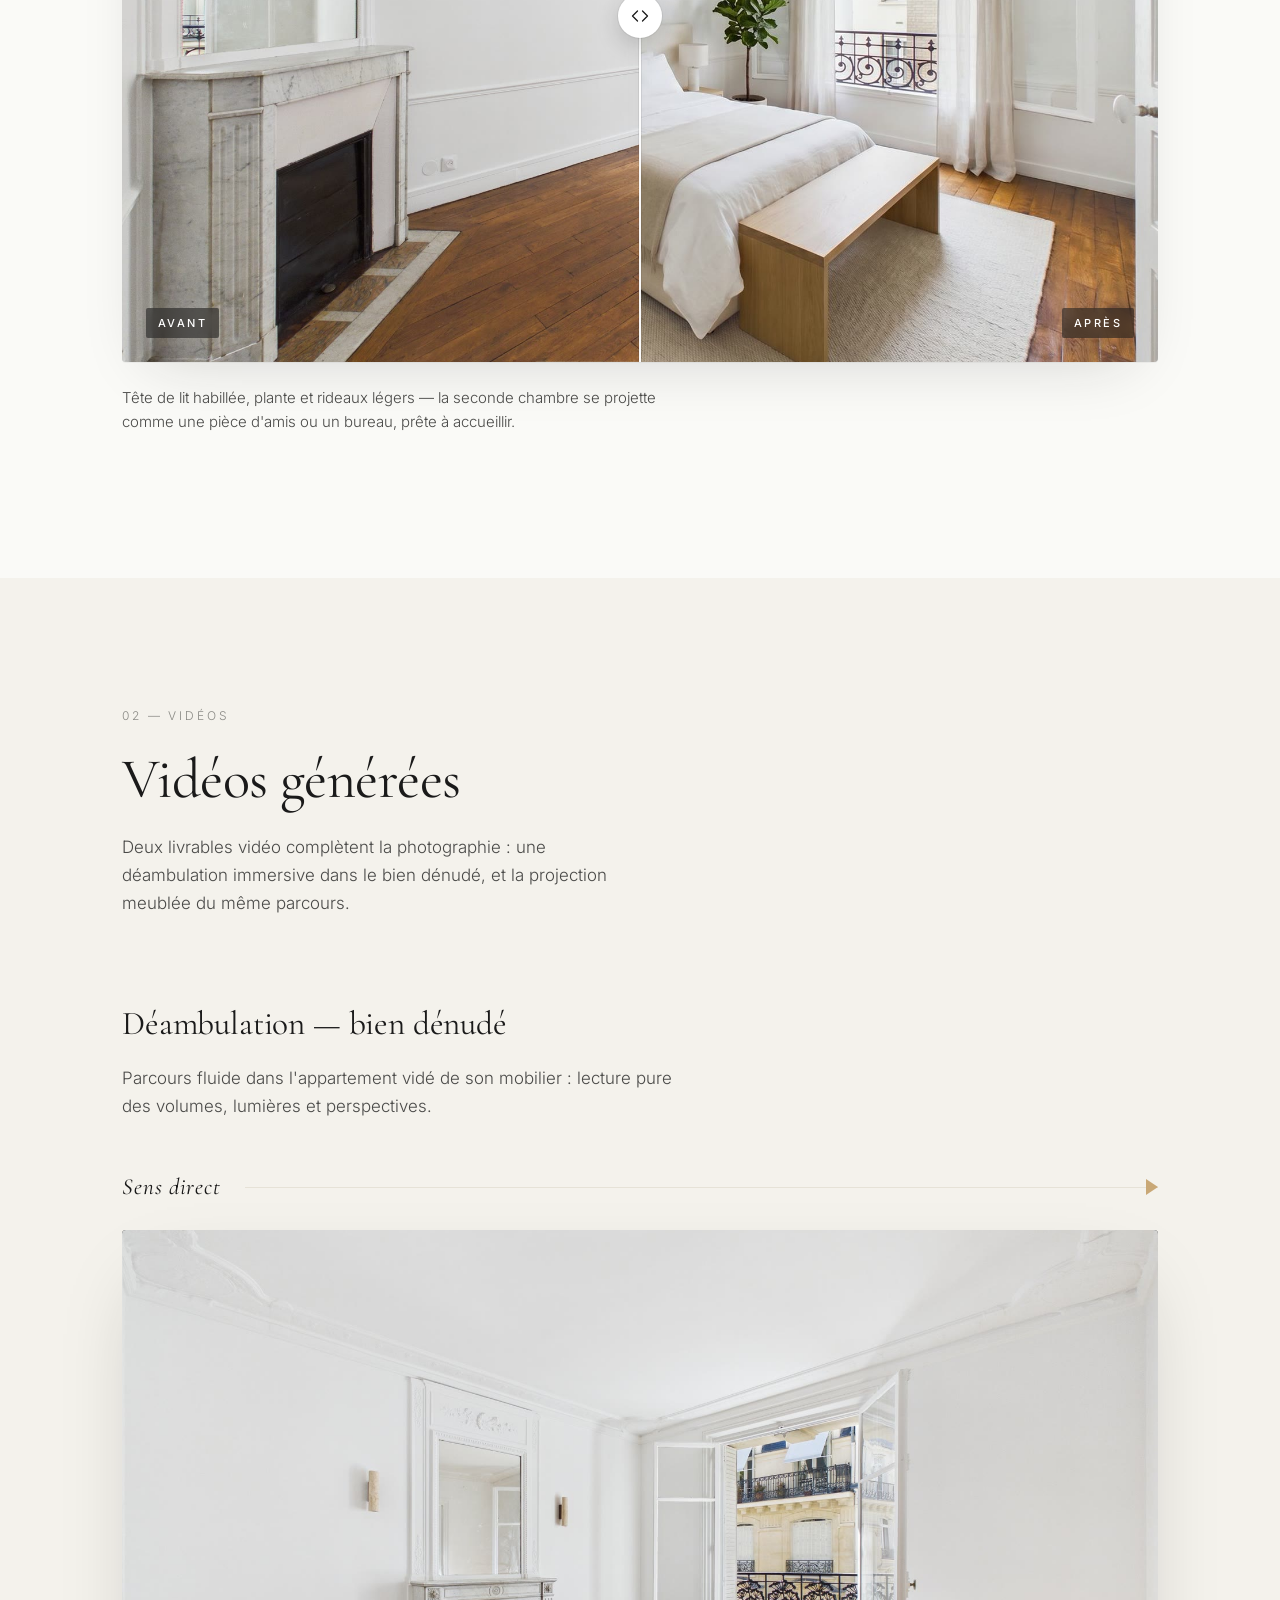
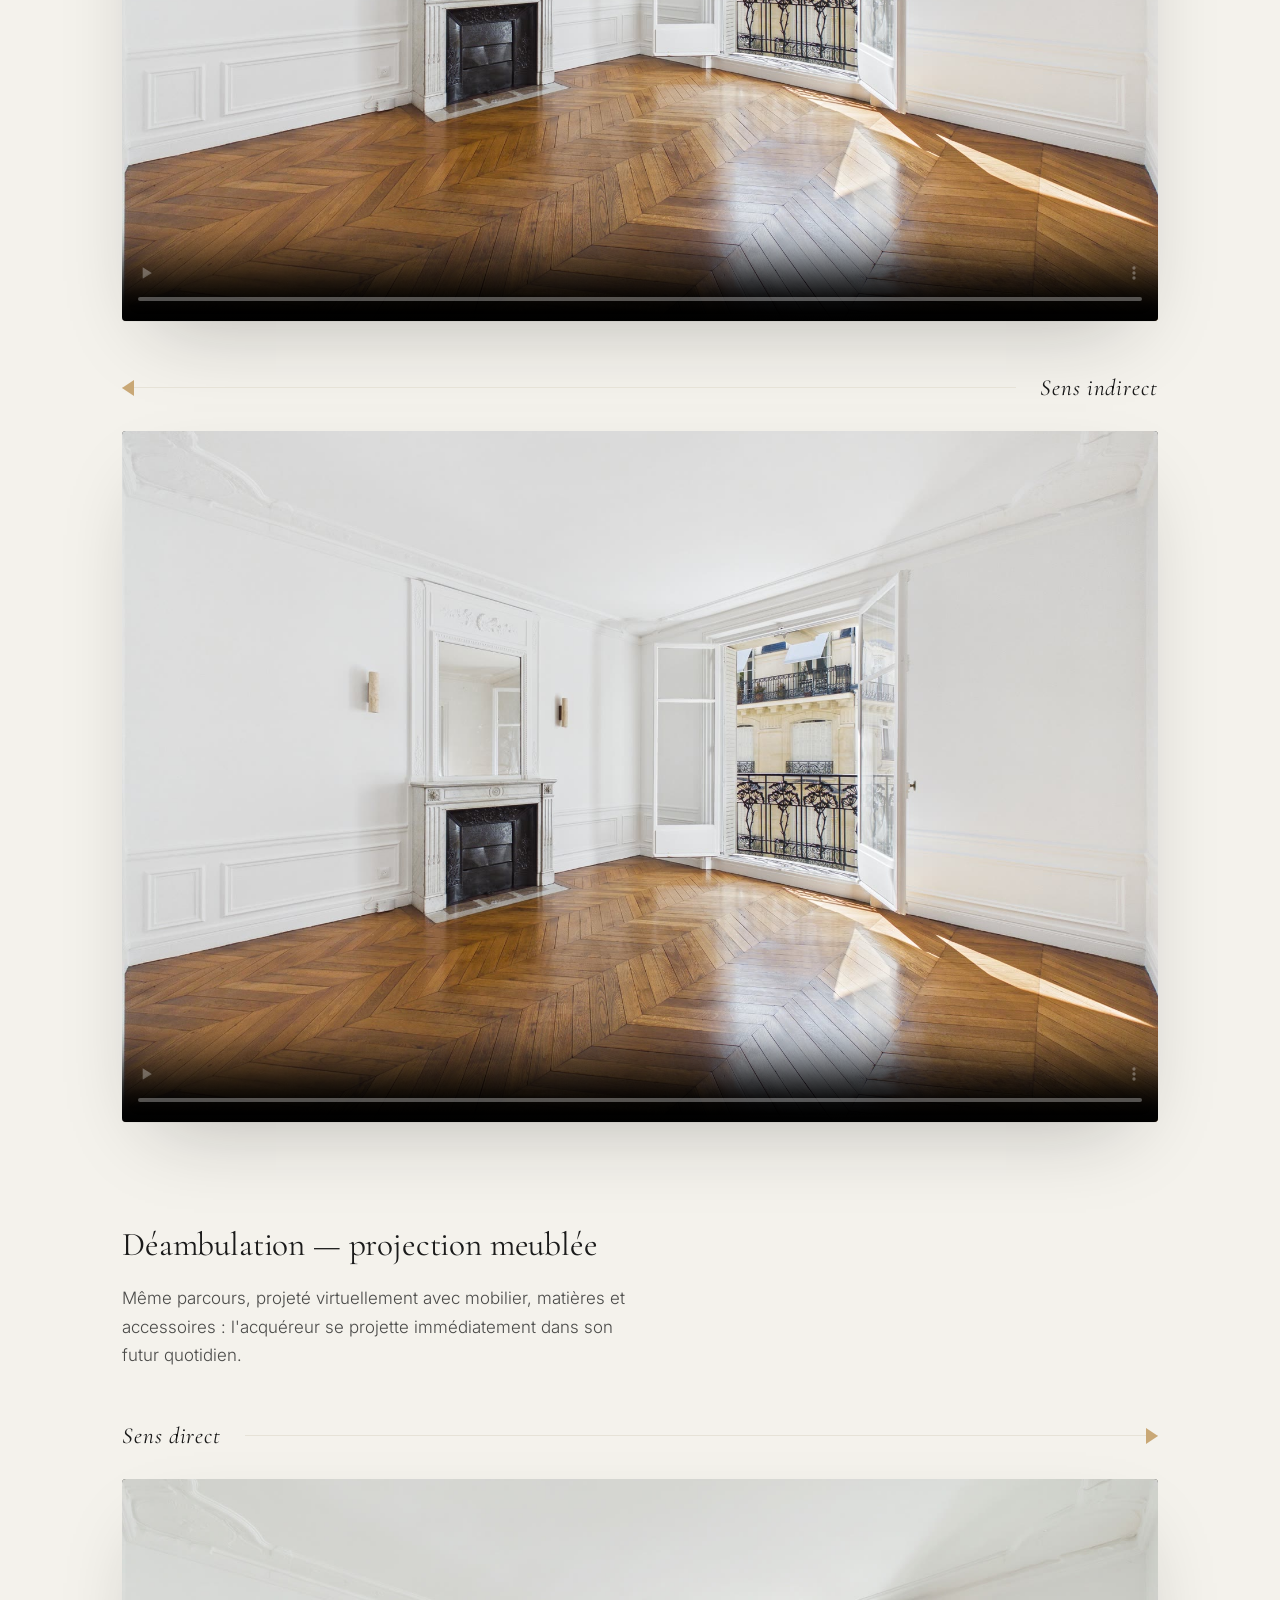
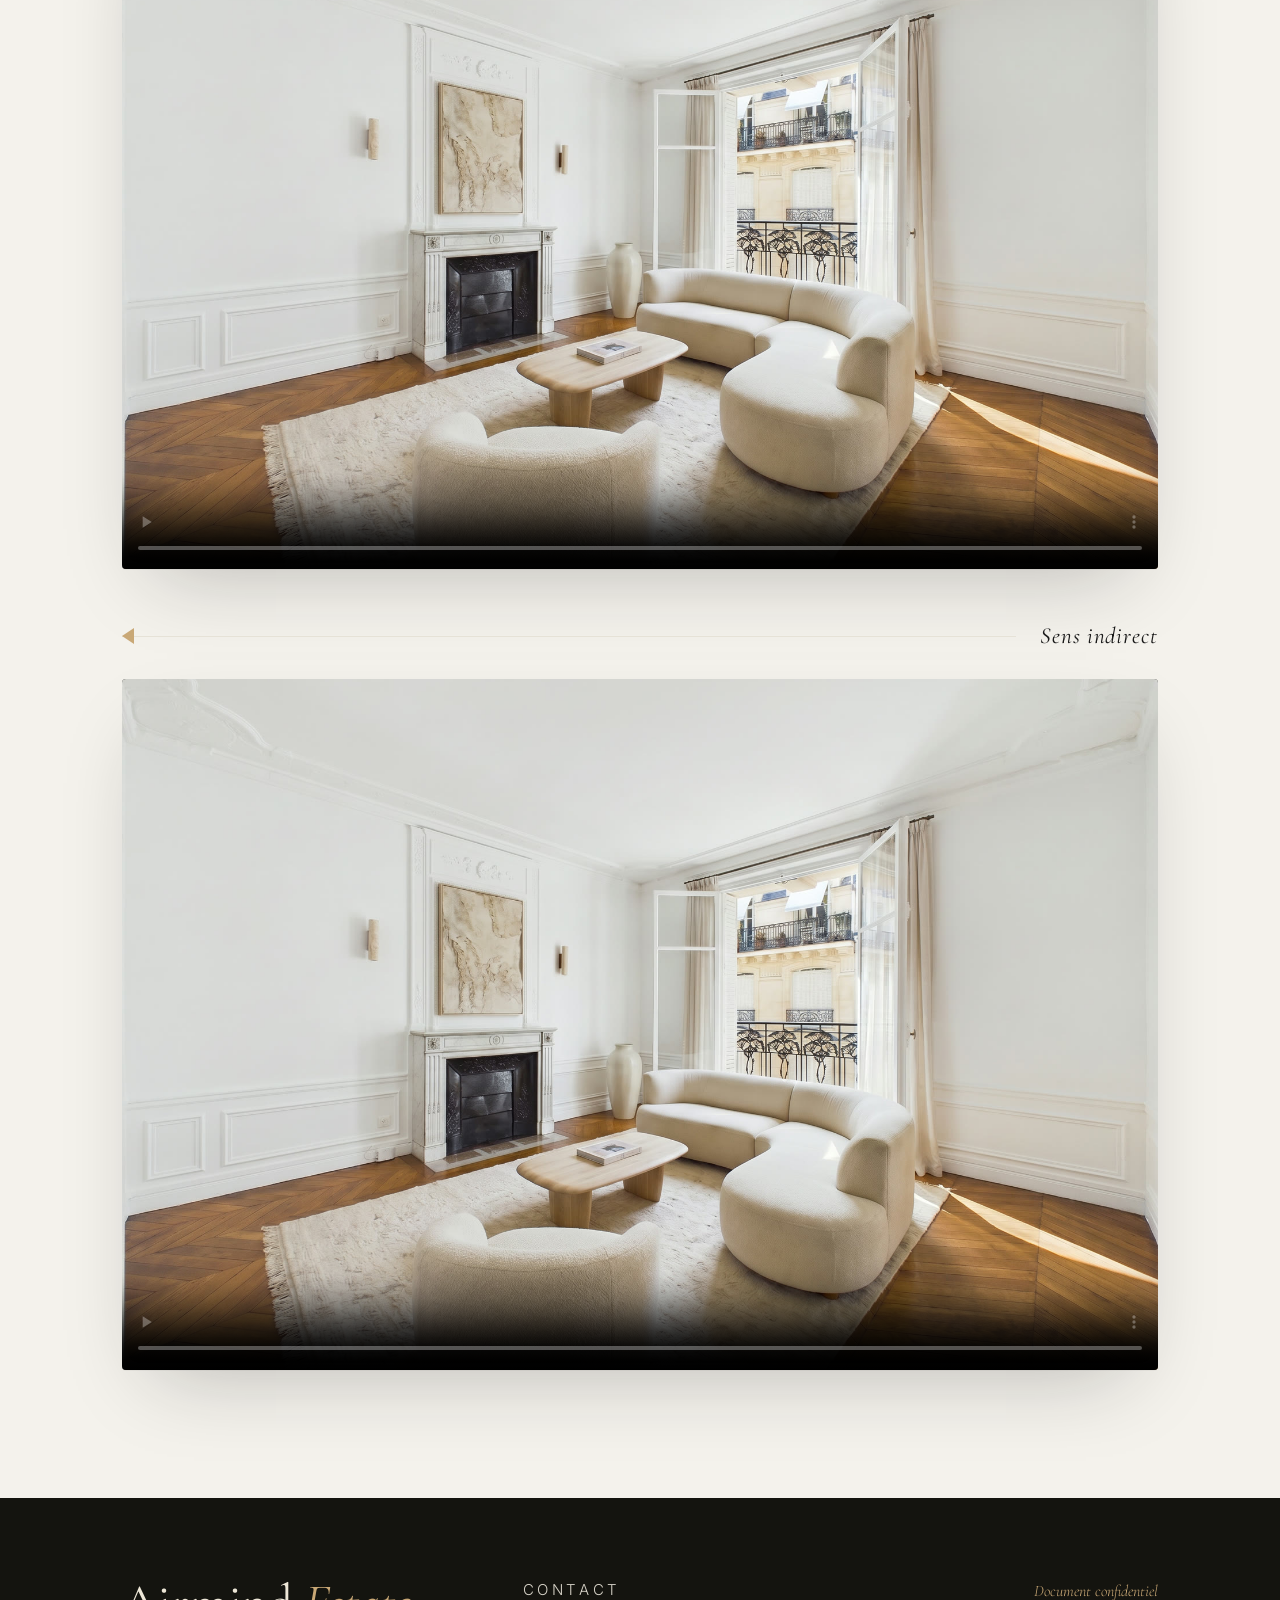
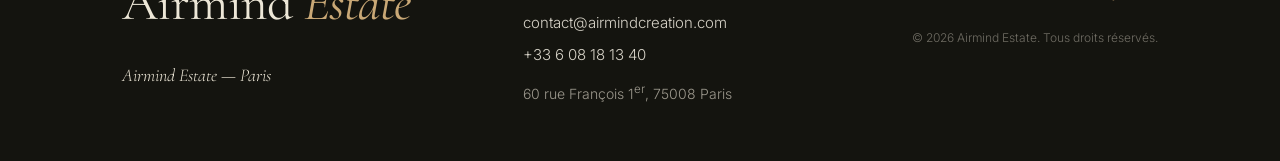
==== commit 6f377de4: "feat(monbel): bascule complète de la démo Isambert vers Monbel - Remplace l'intégralité des assets i" ====
--- a/isambert-demo/index.html
+++ b/isambert-demo/index.html
@@ -3,25 +3,25 @@
 <head>
   <meta charset="UTF-8" />
   <meta name="viewport" content="width=device-width, initial-scale=1.0" />
-  <title>Airmind Estate — Démonstration hôtel particulier parisien</title>
-  <meta name="description" content="Démonstration Airmind Estate : mise en valeur par IA d'un hôtel particulier parisien." />
+  <title>Airmind Estate — Démonstration Monbel</title>
+  <meta name="description" content="Démonstration Airmind Estate : mise en valeur par IA d'un appartement parisien — projet Monbel." />
 
   <!-- Open Graph -->
   <meta property="og:type" content="website" />
-  <meta property="og:title" content="Airmind Estate — Démonstration hôtel particulier parisien" />
-  <meta property="og:description" content="Transformer un bien habité en proposition de vente. Démonstration sur un appartement parisien — réalisée en 48h." />
-  <meta property="og:image" content="assets/room_one_after.png" />
+  <meta property="og:title" content="Airmind Estate — Démonstration Monbel" />
+  <meta property="og:description" content="Projeter le futur acquéreur dans le bien. Démonstration sur un appartement parisien — réalisée en 48h." />
+  <meta property="og:image" content="assets/monbel-salon-after.jpg" />
   <meta name="twitter:card" content="summary_large_image" />
 
-  <!-- Favicon (logo Airmind) -->
-  <link rel="icon" type="image/png" href="assets/logo_final.png" />
+  <!-- Favicon (logo Monbel) -->
+  <link rel="icon" type="image/png" href="assets/monbel-logo.png?v=1" />
 
   <!-- Google Fonts : Cormorant Garamond (titres) + Inter (corps) -->
   <link rel="preconnect" href="https://fonts.googleapis.com" />
   <link rel="preconnect" href="https://fonts.gstatic.com" crossorigin />
   <link href="https://fonts.googleapis.com/css2?family=Cormorant+Garamond:wght@300;400;500;600&family=Inter:wght@300;400;500;600&display=swap" rel="stylesheet" />
 
-  <link rel="stylesheet" href="style.css?v=15" />
+  <link rel="stylesheet" href="style.css?v=20" />
 </head>
 <body>
 
@@ -30,32 +30,16 @@
        ============================================================ -->
   <header class="site-header">
     <div class="container header-inner">
-      <a href="#" class="brand" aria-label="Airmind Estate — Accueil">
-        <img src="assets/logo_final.png" alt="Airmind Estate" class="brand-logo" />
+      <a href="#" class="brand" aria-label="Monbel — Accueil">
+        <img src="assets/monbel-logo.png?v=1" alt="" class="brand-logo" />
+        <span class="brand-name">Monbel</span>
       </a>
       <nav class="site-nav" aria-label="Navigation principale">
         <a href="#demonstration">Démonstration</a>
         <a href="#videos">Vidéos</a>
-        <a href="#contact">Contact</a>
       </nav>
     </div>
   </header>
-
-  <!-- ============================================================
-       HERO
-       ============================================================ -->
-  <section class="hero">
-    <div class="container">
-      <p class="eyebrow">Proposition confidentielle — Isambert</p>
-      <h1 class="hero-title">
-        Transformer un bien habité<br />
-        <em>en proposition de vente.</em>
-      </h1>
-      <p class="hero-sub">
-        Démonstration hôtel particulier parisien.
-      </p>
-    </div>
-  </section>
 
   <!-- ============================================================
        DÉMONSTRATION — Sliders avant / après
@@ -64,64 +48,144 @@
     <div class="container">
 
       <header class="section-head">
-        <p class="section-kicker">01 — Démonstration</p>
         <h2 class="section-title">Avant <span class="slash">/</span> Après</h2>
         <p class="section-intro">
-          Deux pièces d'un appartement haussmannien parisien, retravaillées à partir des photographies fournies. Faites glisser le curseur pour révéler la mise en valeur.
+          Cinq pièces d'un appartement parisien, virtuellement aménagées à partir des photographies fournies. Faites glisser le curseur pour révéler la mise en valeur.
         </p>
       </header>
 
-      <!-- Pièce 1 -->
+      <!-- Pièce 1 — Salon -->
       <article class="room">
         <header class="room-head">
           <p class="room-index">Pièce 01</p>
-          <h3 class="room-title">Salon principal</h3>
-        </header>
-
-        <div class="comparison-slider" data-comparison>
-          <img class="img-after" src="assets/room_one_after.png" alt="Salon principal — après mise en valeur" />
-          <img class="img-before" src="assets/room-1-before.jpg" alt="Salon principal — état initial" style="clip-path: inset(0 50% 0 0);" />
-          <div class="slider-handle" style="left: 50%;" role="slider" tabindex="0" aria-label="Curseur de comparaison avant/après" aria-valuemin="0" aria-valuemax="100" aria-valuenow="50">
-            <span class="handle-icon" aria-hidden="true">
-              <svg viewBox="0 0 24 24" width="20" height="20" fill="none" stroke="currentColor" stroke-width="1.5" stroke-linecap="round" stroke-linejoin="round">
-                <polyline points="9 6 3 12 9 18"></polyline>
-                <polyline points="15 6 21 12 15 18"></polyline>
-              </svg>
-            </span>
-          </div>
-          <span class="label label-before">Avant</span>
-          <span class="label label-after">Après</span>
-        </div>
-
-        <p class="room-caption">
-          Désencombrement, harmonisation de la lumière et restitution des volumes — la pièce retrouve sa lecture haussmannienne.
-        </p>
-      </article>
-
-      <!-- Pièce 2 -->
+          <h3 class="room-title">Salon</h3>
+        </header>
+
+        <div class="comparison-slider" data-comparison>
+          <img class="img-after" src="assets/monbel-salon-after.jpg" alt="Salon — après mise en valeur" />
+          <img class="img-before" src="assets/monbel-salon-before.jpg" alt="Salon — état initial" style="clip-path: inset(0 50% 0 0);" />
+          <div class="slider-handle" style="left: 50%;" role="slider" tabindex="0" aria-label="Curseur de comparaison avant/après" aria-valuemin="0" aria-valuemax="100" aria-valuenow="50">
+            <span class="handle-icon" aria-hidden="true">
+              <svg viewBox="0 0 24 24" width="20" height="20" fill="none" stroke="currentColor" stroke-width="1.5" stroke-linecap="round" stroke-linejoin="round">
+                <polyline points="9 6 3 12 9 18"></polyline>
+                <polyline points="15 6 21 12 15 18"></polyline>
+              </svg>
+            </span>
+          </div>
+          <span class="label label-before">Avant</span>
+          <span class="label label-after">Après</span>
+        </div>
+
+        <p class="room-caption">
+          Mobilier, lumière et matières installés virtuellement — la pièce vide devient un espace de réception habitable, lisible pour l'acquéreur.
+        </p>
+      </article>
+
+      <!-- Pièce 2 — Salle à manger -->
       <article class="room">
         <header class="room-head">
           <p class="room-index">Pièce 02</p>
-          <h3 class="room-title">Salle de réception</h3>
-        </header>
-
-        <div class="comparison-slider" data-comparison>
-          <img class="img-after" src="assets/room-2-after.png" alt="Salle de réception — après mise en valeur" />
-          <img class="img-before" src="assets/room-2-before.jpg" alt="Salle de réception — état initial" style="clip-path: inset(0 50% 0 0);" />
-          <div class="slider-handle" style="left: 50%;" role="slider" tabindex="0" aria-label="Curseur de comparaison avant/après" aria-valuemin="0" aria-valuemax="100" aria-valuenow="50">
-            <span class="handle-icon" aria-hidden="true">
-              <svg viewBox="0 0 24 24" width="20" height="20" fill="none" stroke="currentColor" stroke-width="1.5" stroke-linecap="round" stroke-linejoin="round">
-                <polyline points="9 6 3 12 9 18"></polyline>
-                <polyline points="15 6 21 12 15 18"></polyline>
-              </svg>
-            </span>
-          </div>
-          <span class="label label-before">Avant</span>
-          <span class="label label-after">Après</span>
-        </div>
-
-        <p class="room-caption">
-          Mise en scène d'un espace de réception : mobilier épuré, palette tamisée, projection d'un usage clair pour l'acquéreur.
+          <h3 class="room-title">Salle à manger</h3>
+        </header>
+
+        <div class="comparison-slider" data-comparison>
+          <img class="img-after" src="assets/monbel-sam-after.jpg" alt="Salle à manger — après mise en valeur" />
+          <img class="img-before" src="assets/monbel-sam-before.jpg" alt="Salle à manger — état initial" style="clip-path: inset(0 50% 0 0);" />
+          <div class="slider-handle" style="left: 50%;" role="slider" tabindex="0" aria-label="Curseur de comparaison avant/après" aria-valuemin="0" aria-valuemax="100" aria-valuenow="50">
+            <span class="handle-icon" aria-hidden="true">
+              <svg viewBox="0 0 24 24" width="20" height="20" fill="none" stroke="currentColor" stroke-width="1.5" stroke-linecap="round" stroke-linejoin="round">
+                <polyline points="9 6 3 12 9 18"></polyline>
+                <polyline points="15 6 21 12 15 18"></polyline>
+              </svg>
+            </span>
+          </div>
+          <span class="label label-before">Avant</span>
+          <span class="label label-after">Après</span>
+        </div>
+
+        <p class="room-caption">
+          Grande table conviviale, suspension épurée, ouverture sur le salon — la circulation entre les pièces de vie reprend son sens.
+        </p>
+      </article>
+
+      <!-- Pièce 3 — Cuisine -->
+      <article class="room">
+        <header class="room-head">
+          <p class="room-index">Pièce 03</p>
+          <h3 class="room-title">Cuisine</h3>
+        </header>
+
+        <div class="comparison-slider" data-comparison>
+          <img class="img-after" src="assets/monbel-cuisine-after.jpg" alt="Cuisine — après mise en valeur" />
+          <img class="img-before" src="assets/monbel-cuisine-before.jpg" alt="Cuisine — état initial" style="clip-path: inset(0 50% 0 0);" />
+          <div class="slider-handle" style="left: 50%;" role="slider" tabindex="0" aria-label="Curseur de comparaison avant/après" aria-valuemin="0" aria-valuemax="100" aria-valuenow="50">
+            <span class="handle-icon" aria-hidden="true">
+              <svg viewBox="0 0 24 24" width="20" height="20" fill="none" stroke="currentColor" stroke-width="1.5" stroke-linecap="round" stroke-linejoin="round">
+                <polyline points="9 6 3 12 9 18"></polyline>
+                <polyline points="15 6 21 12 15 18"></polyline>
+              </svg>
+            </span>
+          </div>
+          <span class="label label-before">Avant</span>
+          <span class="label label-after">Après</span>
+        </div>
+
+        <p class="room-caption">
+          Électroménager, herbes fraîches, ustensiles : la cuisine fonctionnelle se transforme en pièce de vie chaleureuse — sans aucune intervention physique.
+        </p>
+      </article>
+
+      <!-- Pièce 4 — Chambre 1 -->
+      <article class="room">
+        <header class="room-head">
+          <p class="room-index">Pièce 04</p>
+          <h3 class="room-title">Chambre principale</h3>
+        </header>
+
+        <div class="comparison-slider" data-comparison>
+          <img class="img-after" src="assets/monbel-chambre1-after.jpg?v=4" alt="Chambre principale — après mise en valeur" />
+          <img class="img-before" src="assets/monbel-chambre1-before.jpg?v=4" alt="Chambre principale — état initial" style="clip-path: inset(0 50% 0 0);" />
+          <div class="slider-handle" style="left: 50%;" role="slider" tabindex="0" aria-label="Curseur de comparaison avant/après" aria-valuemin="0" aria-valuemax="100" aria-valuenow="50">
+            <span class="handle-icon" aria-hidden="true">
+              <svg viewBox="0 0 24 24" width="20" height="20" fill="none" stroke="currentColor" stroke-width="1.5" stroke-linecap="round" stroke-linejoin="round">
+                <polyline points="9 6 3 12 9 18"></polyline>
+                <polyline points="15 6 21 12 15 18"></polyline>
+              </svg>
+            </span>
+          </div>
+          <span class="label label-before">Avant</span>
+          <span class="label label-after">Après</span>
+        </div>
+
+        <p class="room-caption">
+          Lit en bois clair, banc et linge naturel — la chambre principale gagne en sérénité, mise en valeur par la cheminée marbre et la baie en bow-window.
+        </p>
+      </article>
+
+      <!-- Pièce 5 — Chambre 2 -->
+      <article class="room">
+        <header class="room-head">
+          <p class="room-index">Pièce 05</p>
+          <h3 class="room-title">Seconde chambre</h3>
+        </header>
+
+        <div class="comparison-slider" data-comparison>
+          <img class="img-after" src="assets/monbel-chambre2-after.jpg?v=3" alt="Seconde chambre — après mise en valeur" />
+          <img class="img-before" src="assets/monbel-chambre2-before.jpg?v=3" alt="Seconde chambre — état initial" style="clip-path: inset(0 50% 0 0);" />
+          <div class="slider-handle" style="left: 50%;" role="slider" tabindex="0" aria-label="Curseur de comparaison avant/après" aria-valuemin="0" aria-valuemax="100" aria-valuenow="50">
+            <span class="handle-icon" aria-hidden="true">
+              <svg viewBox="0 0 24 24" width="20" height="20" fill="none" stroke="currentColor" stroke-width="1.5" stroke-linecap="round" stroke-linejoin="round">
+                <polyline points="9 6 3 12 9 18"></polyline>
+                <polyline points="15 6 21 12 15 18"></polyline>
+              </svg>
+            </span>
+          </div>
+          <span class="label label-before">Avant</span>
+          <span class="label label-after">Après</span>
+        </div>
+
+        <p class="room-caption">
+          Tête de lit habillée, plante et rideaux légers — la seconde chambre se projette comme une pièce d'amis ou un bureau, prête à accueillir.
         </p>
       </article>
 
@@ -138,44 +202,11 @@
         <p class="section-kicker">02 — Vidéos</p>
         <h2 class="section-title">Vidéos générées</h2>
         <p class="section-intro">
-          Deux livrables vidéo complètent la photographie : une transition animée avant/après, et une déambulation immersive dans le bien dénudé.
+          Deux livrables vidéo complètent la photographie : une déambulation immersive dans le bien dénudé, et la projection meublée du même parcours.
         </p>
       </header>
 
       <div class="video-grid">
-
-        <article class="video-card">
-          <h3 class="video-title">Déambulation — état initial</h3>
-          <p class="video-desc">
-            Parcours fluide dans l'appartement habité : lecture des volumes haussmanniens à partir des photos sources.
-          </p>
-
-          <div class="video-with-direction">
-            <div class="video-direction dir-normal" aria-hidden="true">
-              <span class="dir-label">Sens direct</span>
-              <span class="dir-line"></span>
-            </div>
-            <div class="video-frame">
-              <video controls preload="metadata" poster="assets/room_one_after.png" playsinline>
-                <source src="assets/before.mp4" type="video/mp4" />
-                Votre navigateur ne prend pas en charge la lecture vidéo HTML5.
-              </video>
-            </div>
-          </div>
-
-          <div class="video-with-direction">
-            <div class="video-direction dir-reversed" aria-hidden="true">
-              <span class="dir-line"></span>
-              <span class="dir-label">Sens indirect</span>
-            </div>
-            <div class="video-frame">
-              <video controls preload="metadata" poster="assets/room_one_after.png" playsinline>
-                <source src="assets/before-reversed.mp4" type="video/mp4" />
-                Votre navigateur ne prend pas en charge la lecture vidéo HTML5.
-              </video>
-            </div>
-          </div>
-        </article>
 
         <article class="video-card">
           <h3 class="video-title">Déambulation — bien dénudé</h3>
@@ -189,8 +220,8 @@
               <span class="dir-line"></span>
             </div>
             <div class="video-frame">
-              <video controls preload="metadata" poster="assets/room-2-after.png" playsinline>
-                <source src="assets/after.mp4" type="video/mp4" />
+              <video controls preload="metadata" poster="assets/monbel-salon-before.jpg" playsinline>
+                <source src="assets/monbel-non-meuble.mp4" type="video/mp4" />
                 Votre navigateur ne prend pas en charge la lecture vidéo HTML5.
               </video>
             </div>
@@ -202,63 +233,48 @@
               <span class="dir-label">Sens indirect</span>
             </div>
             <div class="video-frame">
-              <video controls preload="metadata" poster="assets/room-2-after.png" playsinline>
-                <source src="assets/after-reversed.mp4" type="video/mp4" />
+              <video controls preload="metadata" poster="assets/monbel-salon-before.jpg" playsinline>
+                <source src="assets/monbel-non-meuble-reversed.mp4" type="video/mp4" />
                 Votre navigateur ne prend pas en charge la lecture vidéo HTML5.
               </video>
             </div>
           </div>
         </article>
 
+        <article class="video-card">
+          <h3 class="video-title">Déambulation — projection meublée</h3>
+          <p class="video-desc">
+            Même parcours, projeté virtuellement avec mobilier, matières et accessoires : l'acquéreur se projette immédiatement dans son futur quotidien.
+          </p>
+
+          <div class="video-with-direction">
+            <div class="video-direction dir-normal" aria-hidden="true">
+              <span class="dir-label">Sens direct</span>
+              <span class="dir-line"></span>
+            </div>
+            <div class="video-frame">
+              <video controls preload="metadata" poster="assets/monbel-salon-after.jpg" playsinline>
+                <source src="assets/monbel-meuble.mp4" type="video/mp4" />
+                Votre navigateur ne prend pas en charge la lecture vidéo HTML5.
+              </video>
+            </div>
+          </div>
+
+          <div class="video-with-direction">
+            <div class="video-direction dir-reversed" aria-hidden="true">
+              <span class="dir-line"></span>
+              <span class="dir-label">Sens indirect</span>
+            </div>
+            <div class="video-frame">
+              <video controls preload="metadata" poster="assets/monbel-salon-after.jpg" playsinline>
+                <source src="assets/monbel-meuble-reversed.mp4" type="video/mp4" />
+                Votre navigateur ne prend pas en charge la lecture vidéo HTML5.
+              </video>
+            </div>
+          </div>
+        </article>
+
       </div>
-    </div>
-  </section>
-
-  <!-- ============================================================
-       PROCESS
-       ============================================================ -->
-  <section id="process" class="section">
-    <div class="container">
-
-      <header class="section-head">
-        <p class="section-kicker">03 — Process</p>
-        <h2 class="section-title">Notre process</h2>
-        <p class="section-intro">
-          Un cycle court, pensé pour s'insérer dans le rythme d'une mise en marché.
-        </p>
-      </header>
-
-      <ol class="process-list">
-        <li class="process-step">
-          <span class="step-num">01</span>
-          <div class="step-body">
-            <h4 class="step-title">Brief &amp; sélection</h4>
-            <p class="step-text">Choix d'une ou deux pièces test à partir des photos sources que vous nous transmettez.</p>
-          </div>
-        </li>
-        <li class="process-step">
-          <span class="step-num">02</span>
-          <div class="step-body">
-            <h4 class="step-title">Livraison du test — 24&nbsp;h</h4>
-            <p class="step-text">Premier rendu photo et vidéo livré sous 24&nbsp;h pour validation de la direction artistique.</p>
-          </div>
-        </li>
-        <li class="process-step">
-          <span class="step-num">03</span>
-          <div class="step-body">
-            <h4 class="step-title">Validation &amp; contrat</h4>
-            <p class="step-text">Confirmation de la qualité, signature du contrat et versement de l'acompte.</p>
-          </div>
-        </li>
-        <li class="process-step">
-          <span class="step-num">04</span>
-          <div class="step-body">
-            <h4 class="step-title">Livraison finale — 48&nbsp;h</h4>
-            <p class="step-text">Traitement du bien complet livré sous 48&nbsp;h après acompte, en haute définition.</p>
-          </div>
-        </li>
-      </ol>
-
     </div>
   </section>
 
@@ -269,7 +285,7 @@
     <div class="container footer-inner">
 
       <div class="footer-brand">
-        <img src="assets/logo_final.png" alt="Airmind Estate" class="footer-logo" />
+        <p class="footer-mark">Airmind <em>Estate</em></p>
         <p class="footer-tagline">Airmind Estate — Paris</p>
       </div>
 
@@ -288,6 +304,6 @@
     </div>
   </footer>
 
-  <script src="script.js?v=13"></script>
+  <script src="script.js?v=14"></script>
 </body>
 </html>
--- a/isambert-demo/style.css
+++ b/isambert-demo/style.css
@@ -1,5 +1,5 @@
 /* ============================================================
-   Airmind Estate — Démo Groupe Isambert
+   Airmind Estate — Démo Monbel
    Feuille de style principale
    ============================================================ */
 
@@ -94,9 +94,7 @@
   position: sticky;
   top: 0;
   z-index: 50;
-  background: rgba(250, 250, 247, 0.85);
-  backdrop-filter: saturate(140%) blur(12px);
-  -webkit-backdrop-filter: saturate(140%) blur(12px);
+  background: #ffffff;
   border-bottom: 1px solid var(--color-rule);
 }
 
@@ -109,8 +107,27 @@
   padding-bottom: 0;
 }
 
-.brand { display: inline-flex; align-items: center; }
-.brand-logo { height: 120px; width: auto; }
+.brand {
+  display: inline-flex;
+  align-items: center;
+  gap: 0.6em;
+  padding: var(--space-4) 0;
+  color: var(--color-ink);
+}
+
+.brand-logo {
+  height: 56px;
+  width: auto;
+  display: block;
+}
+
+.brand-name {
+  font-family: var(--font-serif);
+  font-weight: 400;
+  font-size: 1.125rem;
+  letter-spacing: 0.02em;
+  line-height: 1;
+}
 
 .site-nav {
   display: flex;
@@ -565,11 +582,20 @@
   align-items: start;
 }
 
-.footer-logo {
-  height: 256px;
-  width: auto;
-  margin-bottom: var(--space-8);
-  filter: brightness(0) invert(1);
+.footer-mark {
+  font-family: var(--font-serif);
+  font-weight: 400;
+  font-size: clamp(2.5rem, 4vw, 3.5rem);
+  line-height: 1;
+  color: #EDE7D7;
+  letter-spacing: -0.01em;
+  margin: 0 0 var(--space-8);
+}
+
+.footer-mark em {
+  font-style: italic;
+  color: var(--color-accent);
+  font-weight: 400;
 }
 
 .footer-tagline {
